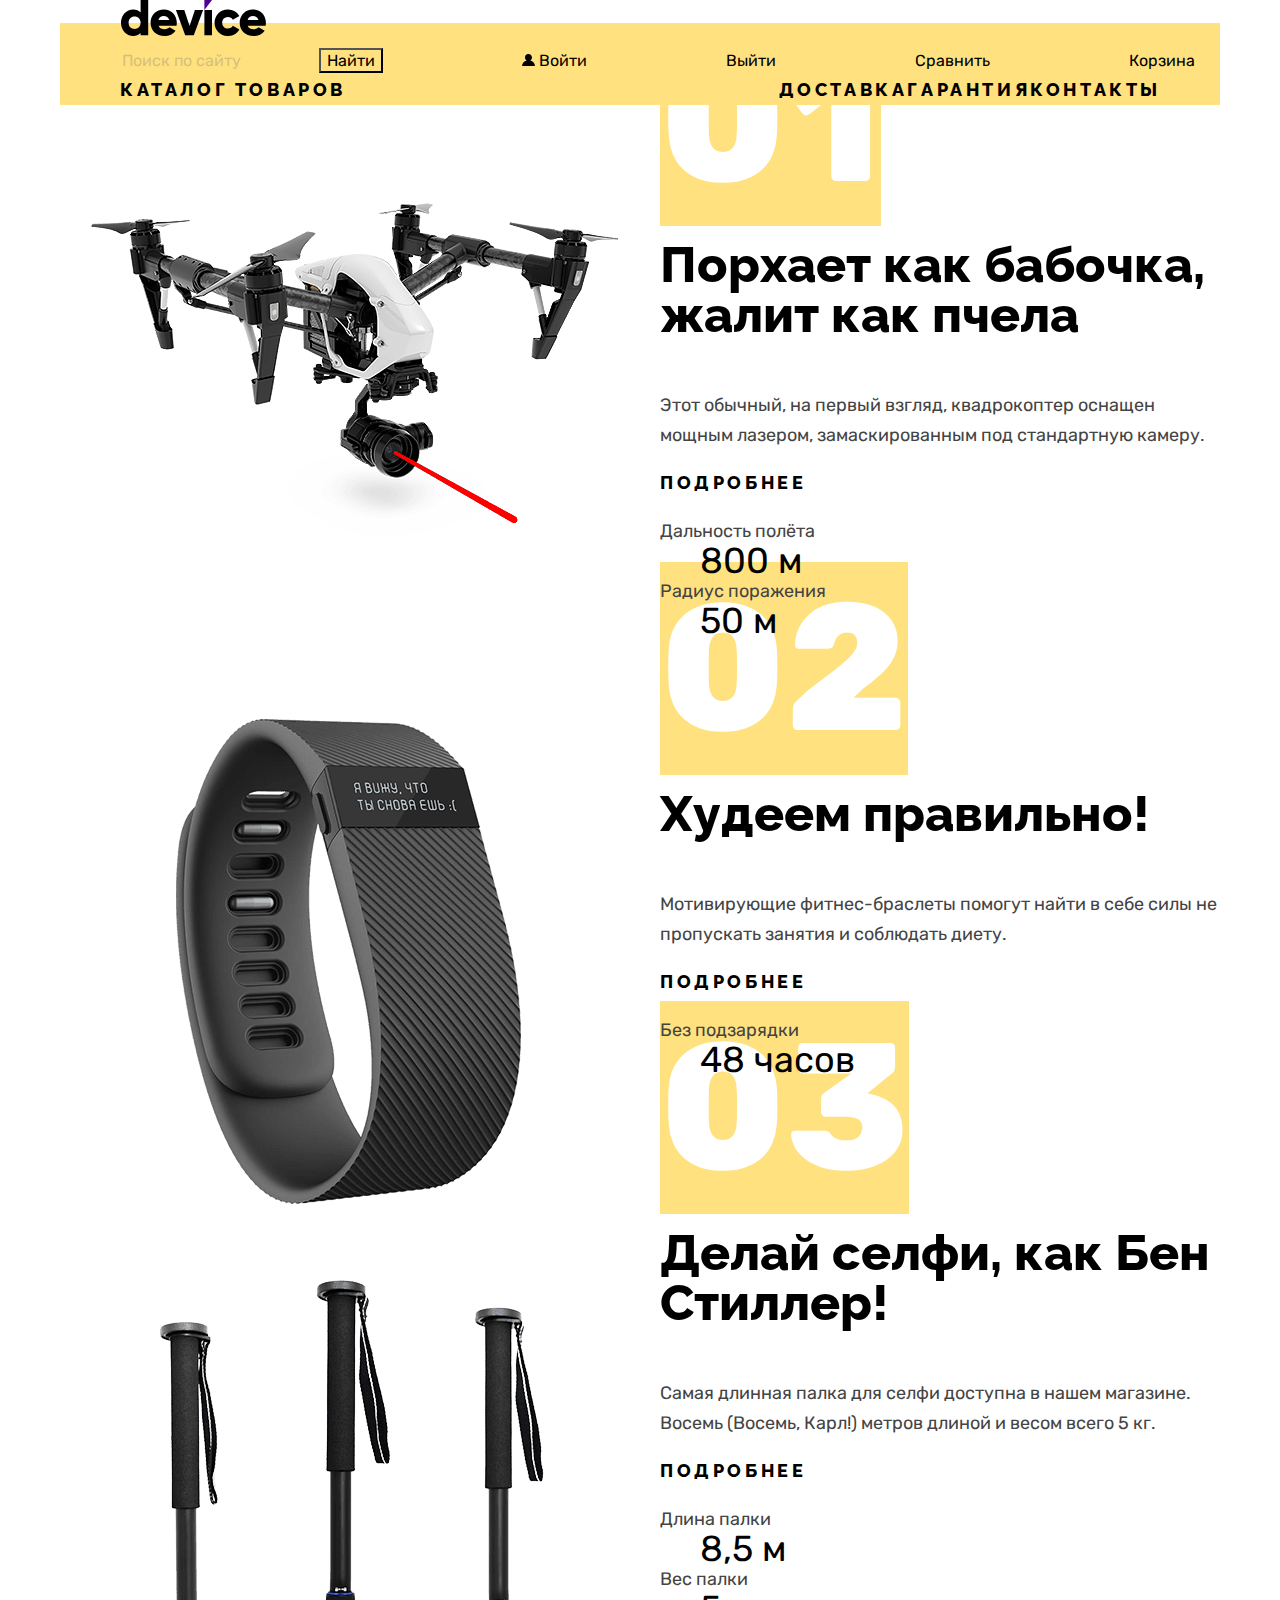
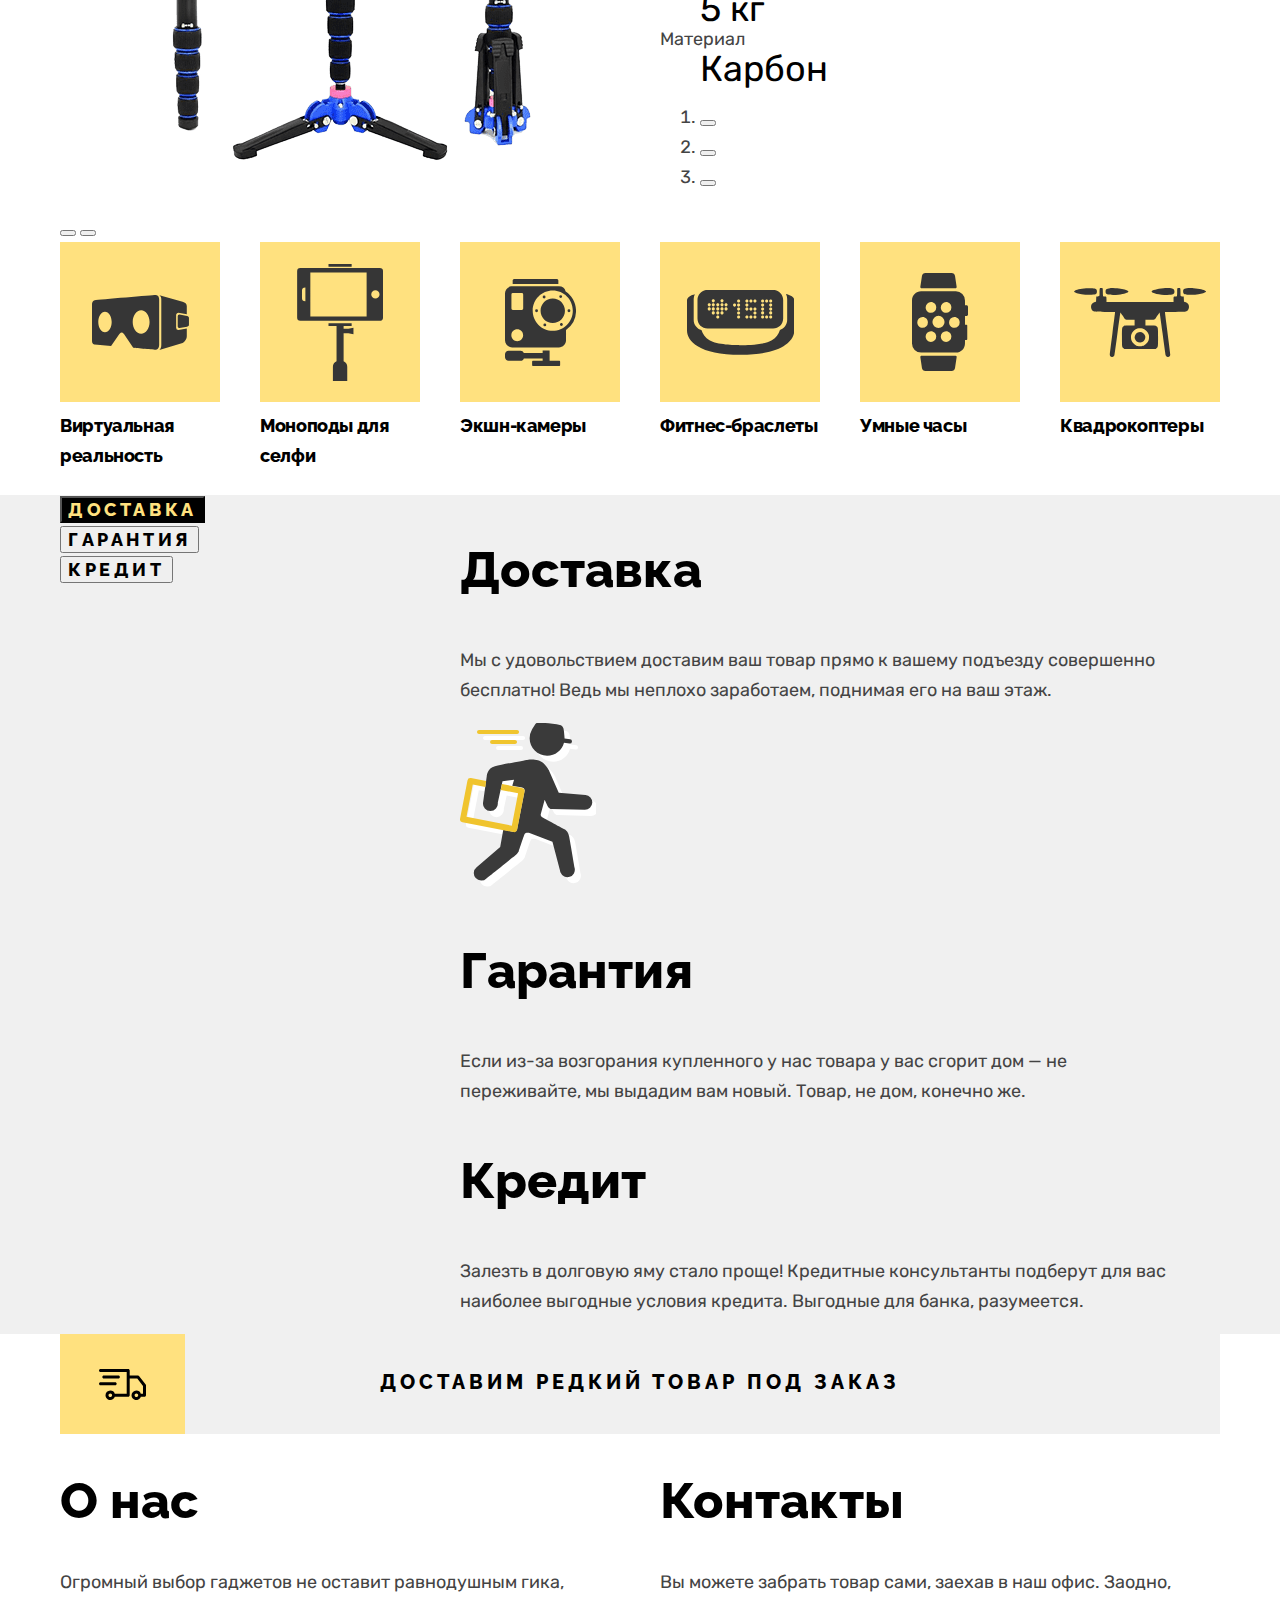
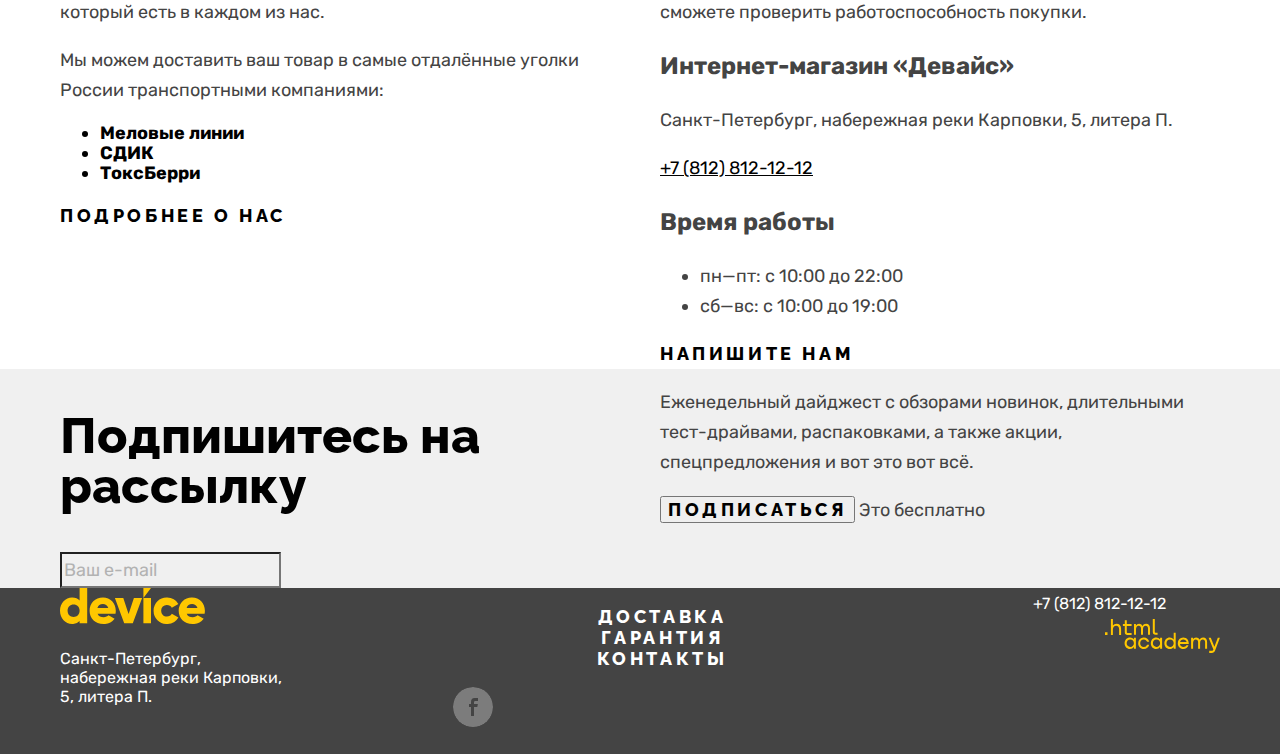
==== index.html @ abf353cf "Сетка главной страницы и крупных блоков, часть декоративных изображений" ====
<!DOCTYPE html>
<html lang="ru">

<head>
  <meta charset="utf-8">
  <title>HTML Academy: Девайс</title>
  <link rel="stylesheet" href="css/styles.css">
</head>

<body>
  <header class="page-header">
    <a class="header-logo-link">
      <img class="page-header-logo" src="img/logo-black.svg" width="145" height="36"
        alt="Логотип интернет-магазина гаджетов Девайс">
    </a>
    <nav class="navigation">
      <ul class="navigation-list navigation-user">
        <li class="navigation-item">
          <form class="search-form" action="https://echo.htmlacademy.ru/" method="get">
            <label>
              <span class="visually-hidden">Поиск</span>
              <input class="search-line" type="search" name="querry" placeholder="Поиск по сайту">
            </label>
            <button class="search-button" type="submit">Найти</button>
          </form>
        </li>
        <li class="navigation-item user">
          <a class="navigation-link" href="#">Войти</a>
        </li>
        <li class="navigation-item">
          <a class="navigation-link auth" href="#">Выйти</a>
        </li>
        <li class="navigation-item">
          <a class="navigation-link" href="#">Сравнить</a>
        </li>
        <li class="navigation-item">
          <a class="navigation-link" href="#">Корзина</a>
        </li>
      </ul>
      <ul class="navigation-list navigation-menu">
        <li class="navigation-item navigation-catalog">
          <a class="navigation-link" href="#">Каталог товаров</a>
        </li>
        <li class="navigation-item">
          <a class="navigation-link" href="#">Доставка</a>
        </li>
        <li class="navigation-item">
          <a class="navigation-link" href="#">Гарантия</a>
        </li>
        <li class="navigation-item">
          <a class="navigation-link" href="#">Контакты</a>
        </li>
      </ul>
    </nav>
  </header>

  <main class="main-container main-index">
    <h1 class="visually-hidden">Интернет-магазин гаджетов Девайс</h1>
    <section class="promo-slider">
      <h2 class="visually-hidden">Рекомендуем</h2>
      <div class="slider-image-container">
        <img class="slider-image" src="img/slider/slider-1.png" width="560" height="560" alt="Квадрокоптер">
        <img class="slider-image" src="img/slider/slider-2.png" width="560" height="560" alt="Фитнес-браслет">
        <img class="slider-image" src="img/slider/slider-3.png" width="560" height="560" alt="Палка для селфи">
        <button class="slider-button slider-prev" type="button">
          <span class="visually-hidden">Предыдущее фото</span>
        </button>
        <button class="slider-button slider-next" type="button">
          <span class="visually-hidden">Следующее фото</span>
        </button>
      </div>

      <div class="slider-description-container">
        <span class="slider-number">01</span>
        <p class="promo-phrase">
          Порхает как бабочка, жалит как пчела
        </p>
        <p class="promo-description">Этот обычный, на первый взгляд, квадрокоптер оснащен мощным лазером,
          замаскированным
          под стандартную камеру.
        </p>
        <a class="promo-details-link" href="#">Подробнее</a>
        <dl class="slider-feature-list">
          <dt class="slider-feature">Дальность полёта</dt>
          <dd class="slider-feature-value">800 м</dd>
          <dt class="slider-feature">Радиус поражения</dt>
          <dd class="slider-feature-value">50 м</dd>
        </dl>
        <span class="slider-number">02</span>
        <p class="promo-phrase">
          Худеем правильно!
        </p>
        <p class="promo-description">Мотивирующие фитнес-браслеты помогут найти в себе силы не пропускать занятия и
          соблюдать диету.
        </p>
        <a class="promo-details-link" href="#">Подробнее</a>
        <dl class="slider-feature-list">
          <dt class="slider-feature">Без подзарядки</dt>
          <dd class="slider-feature-value">48 часов</dd>
        </dl>
        <span class="slider-number">03</span>
        <p class="promo-phrase">
          Делай селфи, как Бен Стиллер!
        </p>
        <p class="promo-description">Самая длинная палка для селфи доступна в нашем магазине. Восемь (Восемь, Карл!)
          метров длиной и весом всего 5 кг.
        </p>
        <a class="promo-details-link" href="#">Подробнее</a>
        <dl class="slider-feature-list">
          <dt class="slider-feature">Длина палки</dt>
          <dd class="slider-feature-value">8,5 м</dd>
          <dt class="slider-feature">Вес палки</dt>
          <dd class="slider-feature-value">5 кг</dd>
          <dt class="slider-feature">Материал</dt>
          <dd class="slider-feature-value">Карбон</dd>
        </dl>
        <ol class="slider-pagination">
          <li class="slider-pagination-item">
            <button class="slider-pagination-button pagination-button-current" type="button">
              <span class="visually-hidden">1 фото</span>
            </button>
          </li>
          <li class="slider-pagination-item">
            <button class="slider-pagination-button" type="button">
              <span class="visually-hidden">2 фото</span>
            </button>
          </li>
          <li class="slider-pagination-item">
            <button class="slider-pagination-button" type="button">
              <span class="visually-hidden">3 фото</span>
            </button>
          </li>
        </ol>
      </div>
    </section>
    <section class="categories">
      <h2 class="visually-hidden">Категории товаров</h2>
      <ul class="categories-list">
        <li class="categories-item">
          <a class="categories-img vr" href="#"></a>
          <a class="categories-link" href="#">Виртуальная реальность</a>
        </li>
        <li class="categories-item">
          <a class="categories-img selfie-monopod" href="catalog.html"></a>
          <a class="categories-link" href="catalog.html">Моноподы для селфи</a>
        </li>
        <li class="categories-item">
          <a class="categories-img action-camera" href="#"></a>
          <a class="categories-link" href="#">Экшн-камеры</a>
        </li>
        <li class="categories-item">
          <a class="categories-img fitness-bracelet" href="#"></a>
          <a class="categories-link" href="#">Фитнес-браслеты</a>
        </li>
        <li class="categories-item">
          <a class="categories-img smart-watch" href="#"></a>
          <a class="categories-link" href="#">Умные часы</a>
        </li>
        <li class="categories-item">
          <a class="categories-img quadrocopter" href="#"></a>
          <a class="categories-link" href="#">Квадрокоптеры</a>
        </li>
      </ul>
    </section>
    <section class="services">
      <div class="services-container">
        <h2 class="visually-hidden">Сервисы</h2>
        <ul class="services-list">
          <li class="services-item">
            <button class="services-button services-button-current" type="button">Доставка</button>
          </li>
          <li class="services-item">
            <button class="services-button" type="button">Гарантия</button>
          </li>
          <li class="services-item">
            <button class="services-button" type="button">Кредит</button>
          </li>
        </ul>
        <ul class=services-description-list>
          <li class="services-description-item services-delivery">
            <h3 class="service-name">Доставка</h3>
            <p class="service-description">Мы с удовольствием доставим ваш товар прямо
              к вашему подъезду совершенно бесплатно! Ведь
              мы неплохо заработаем, поднимая его на ваш этаж.
            </p>
          </li>
          <li class="services-description-item services-warranty">
            <h3 class="service-name">Гарантия</h3>
            <p class="service-description">Если из-за возгорания купленного у нас товара у вас
              сгорит дом — не переживайте, мы выдадим вам новый.
              Товар, не дом, конечно же.
            </p>
          </li>
          <li class="services-description-item services-credit">
            <h3 class="service-name">Кредит</h3>
            <p class="service-description">Залезть в долговую яму стало проще! Кредитные консультанты подберут для вас
              наиболее выгодные условия кредита. Выгодные для банка, разумеется.
            </p>
          </li>
        </ul>
      </div>

    </section>
    <section class="delivery-on-order">
      <h2 class="visually-hidden">Доставка под заказ</h2>
      <a class="delivery-on-order-link" href="">Доставим редкий товар под заказ</a>
    </section>
    <div class="about-contacts-container">
      <section class="about">
        <h2 class="about-title">О нас</h2>
        <p>Огромный выбор гаджетов не оставит равнодушным гика, который есть в каждом из нас.</p>
        <p>Мы можем доставить ваш товар в самые отдалённые уголки России транспортными компаниями:</p>
        <ul class="transport-companies-list">
          <li class="transport-companies-item">Меловые линии</li>
          <li class="transport-companies-item">СДИК</li>
          <li class="transport-companies-item">ТоксБерри</li>
        </ul>
        <a class="about-more-link" href="#">Подробнее о нас</a>
      </section>
      <section class="contacts">
        <h2 class="contacts-title">Контакты</h2>
        <p>Вы можете забрать товар сами, заехав в наш офис. Заодно, сможете проверить работоспособность покупки.</p>
        <h3 class="contacts-subtitle">Интернет-магазин «Девайс»</h3>
        <address class="contacts-address">
          <p class="contacts-address-text">Санкт-Петербург, набережная реки Карповки, 5, литера П.</p>
          <a class="contacts-phone" href="tel:+78128121212">+7 (812) 812-12-12</a>
        </address>
        <h3 class="contacts-subtitle">Время работы</h3>
        <ul class="working-hours-list">
          <li class="working-hours-item">пн—пт: с 10:00 до 22:00</li>
          <li class="working-hours-item">сб—вс: с 10:00 до 19:00</li>
        </ul>
        <a class="write-to-us-link" href="#">Напишите нам</a>
      </section>
    </div>
    <section class="newsletter">
      <div class="newsletter-container">
        <div class="newsletter-left-column">
          <h2 class="newsletter-title">Подпишитесь на рассылку</h2>
          <form class="newsletter-form" id="newsletter" action="https://echo.htmlacademy.ru/" method="post">
            <label class="visually-hidden" for="newsletter-email">Email</label>
            <input class="newsletter-email-field" type="email" name="newsletter-email" id="newsletter-email"
              placeholder="Ваш e-mail" required>
          </form>
        </div>
        <div class="newsletter-right-column">
          <p class="newsletter-text">Еженедельный дайджест с обзорами новинок, длительными тест-драйвами, распаковками,
            а
            также акции, спецпредложения и вот это вот всё.
          </p>
          <button class="newsletter-button" type="submit" form="newsletter">Подписаться</button>
          <span class="newsletter-free">Это бесплатно</span>
        </div>
      </div>
    </section>
  </main>
  <footer class="page-footer">
    <div class="page-footer-container">
      <section class="page-footer-contacts">
        <h2 class="visually-hidden">Контакты</h2>
        <a class="footer-logo-link">
          <img class="footer-logo" src="img/logo-yellow.svg" width="145" height="36"
            alt="Логотип интернет-магазина гаджетов Девайс">
        </a>
        <address class="footer-contacts-address">
          <p class="footer-address-text">Санкт-Петербург, набережная реки Карповки, 5, литера П.</p>
        </address>
      </section>
      <div class="footer-middle-column">
        <section class="footer-navigation">
          <h2 class="visually-hidden">Навигация</h2>
          <ul class="footer-navigation-list">
            <li class="footer-navigation-item">
              <a class="footer-navigation-link" href="#">Доставка</a>
            </li>
            <li class="footer-navigation-item">
              <a class="footer-navigation-link" href="#">Гарантия</a>
            </li>
            <li class="footer-navigation-item">
              <a class="footer-navigation-link" href="#">Контакты</a>
            </li>
          </ul>
        </section>
        <section class="footer-social">
          <h2 class="visually-hidden">Социальные сети</h2>
          <ul class="footer-social-list">
            <li class="footer-social-item facebook">
              <a class="social-link" href="https://www.facebook.com/htmlacademy">
                <span class="visually-hidden">Фейсбук</span>
              </a>
            </li>
            <li class="footer-social-item">
              <a class="social-link" href="https://www.instagram.com/htmlacademy/">
                <span class="visually-hidden">Инстаграм</span>
              </a>
            </li>
            <li class="footer-social-item">
              <a class="social-link" href="https://www.twitter.com/htmlacademy_ru">
                <span class="visually-hidden">Твиттер</span>
              </a>
            </li>
          </ul>
        </section>
      </div>
      <div class="footer-right-column">
        <section class="page-footer-contacts">
          <h2 class="visually-hidden">Контакты</h2>
          <address class="footer-contacts-address">
            <a class="footer-contacts-phone" href="tel:+78128121212">+7 (812) 812-12-12</a>
          </address>
        </section>
        <a class="footer-htmlacademy-link" href="https://htmlacademy.ru/">
          <img class="footer-htmlacademy-logo" src="img/html-academy-logo.svg" width="115" height="34"
            alt="Логотип HTML Academy">
        </a>
      </div>
    </div>
  </footer>
</body>

</html>
---- css/styles.css ----
@font-face {
  font-family: "Raleway";
  font-style: normal;
  font-weight: 800;
  src: url("../fonts/raleway/raleway-800.woff2") format("woff2");

  font-display: swap;
}

@font-face {
  font-family: "Rubik";
  font-style: normal;
  font-weight: 400;
  src: url("../fonts/rubik/rubik-400.woff2") format("woff2");

  font-display: swap;
}

@font-face {
  font-family: "Rubik";
  font-style: normal;
  font-weight: 700;
  src: url("../fonts/rubik/rubik-700.woff2") format("woff2");

  font-display: swap;
}

@font-face {
  font-family: "Rubik";
  font-style: normal;
  font-weight: 800;
  src: url("../fonts/rubik/rubik-800.woff2") format("woff2");

  font-display: swap;
}

.visually-hidden {
  position: absolute;

  width: 1px;
  height: 1px;
  margin: -1px;
  padding: 0;

  border: 0;

  white-space: nowrap;
  clip-path: inset(100%);
  clip: rect(0 0 0 0);
  overflow: hidden;
} /*Вставил из кодгайда, чтоб лишнее не мешало*/

html {
  height: 100%;
}

body {
  display: flex;
  flex-direction: column;
  min-height: 100%;
  margin: 0;

  font-family: "Rubik", sans-serif;
  font-size: 18px;
  line-height: 30px;
  color: #444444;

  background-color: #ffffff;
}

.page-header {
  width: 1160px;
  margin: 0 auto;

  color: #000000;

  background: linear-gradient(#ffffff 23px, #ffe17f 23px);
}

.header-logo-link {
  margin-left: 61px;
}

.navigation-list {
  margin: 0;
  padding: 0;

  list-style-type: none;
}

.navigation-user {
  display: flex;
  justify-content: space-between; /*Временно,  работа с мелкими сетками на следующем этапе*/
  width: 1075px;
  margin-left: 60px;
}

.search-line {
  font-family: inherit;
  font-size: 16px;
  line-height: 19px;

  background-color: #ffe17f;
  border: none;
}

.search-line::placeholder {
  opacity: 0.3;
}

.search-button {
  font-family: inherit;
  font-size: 16px;
  line-height: 19px;

  background-color: #ffe17f;
}

.navigation-link {
  font-family: "Raleway", sans-serif;
  line-height: 21px;
  font-weight: 800;
  color: #000000;
  text-decoration: none;
  text-transform: uppercase;
}

.navigation-user .navigation-link {
  font-family: inherit;
  font-size: 16px;
  line-height: 19px;
  font-weight: 400;
  text-transform: none;
}

.navigation-menu {
  display: flex;
  width: 1041px;
  margin-left: 60px;

  letter-spacing: 0.2em;
}

.navigation-catalog {
  width: 293px;
  margin-right: auto;
}

.navigation-menu .navigation-item:last-child {
  text-align: right;
}

.main-container {
  flex-grow: 1;
}

.promo-slider {
  display: flex;
  justify-content: space-between;
  width: 1160px;
  margin: 0 auto;
}

.slider-image-container {
  width: 560px;
}

.slider-description-container {
  width: 560px;
}

.slider-number {
  position: relative; /*Временно поставил, чтоб не загораживать большой цифрой остальной контент*/
  z-index: -1;

  font-size: 180px;
  line-height: 30px;
  font-weight: 800;
  text-align: right;
  color: #ffffff;

  background-color: #ffe17f;
}

.promo-phrase {
  font-family: "Raleway", sans-serif;
  font-size: 50px;
  line-height: 50px;
  font-weight: 800;
  color: #000000;
}

.promo-details-link {
  font-family: "Raleway", sans-serif;
  line-height: 21px;
  font-weight: 800;
  text-align: center;
  color: #000000;
  letter-spacing: 0.2em;
  text-decoration: none;
  text-transform: uppercase;
}

.slider-feature-value {
  font-size: 36px;
  color: #000000;
}

.categories {
  width: 1160px;
  margin: 0 auto;
}

.categories-list {
  display: flex;
  justify-content: space-between;
  margin: 0;
  padding: 0;

  list-style-type: none;
}

.categories-item {
  width: 160px;
  height: 253px;
}

.categories-link {
  font-family: "Raleway", sans-serif;
  line-height: 24px;
  font-weight: 800;
  color: #000000;
  letter-spacing: -0.02em;
  text-decoration: none;
}

.services {
  background-color: #f0f0f0;
}

.services-container {
  display: flex;
  width: 1160px;
  margin: 0 auto;
}

.services-list {
  width: 284px;
  margin: 0;
  padding: 0;

  list-style-type: none;
}

.services-button {
  font-family: "Raleway", sans-serif;
  font-size: 18px;
  line-height: 21px;
  font-weight: 800;
  text-align: center;
  color: #000000;
  letter-spacing: 0.2em;
  text-transform: uppercase;
}

.services-button-current {
  color: #ffe17f;

  background-color: #000000;
}

.services-description-list {
  width: 714px; /*Пока не очень понимаю, каким образом лучше в этом месте задавать ширину, она на всех слайдах немного отличается, поэтому взял большую из трёх*/
  margin: 0;
  margin-left: 116px;
  padding: 0;

  list-style-type: none;
}

.service-name {
  font-family: "Raleway", sans-serif;
  font-size: 50px;
  line-height: 50px;
  font-weight: 800;
  color: #000000;
}

.delivery-on-order {
  width: 1160px;
  height: 100px;
  margin: 0 auto;

  background:
    url("../img/delivery-car.svg") left 39px top 35px no-repeat,
    linear-gradient(to right, #ffe17f 125px, #f0f0f0 125px);
}

.delivery-on-order-link {
  display: inline-block;
  box-sizing: border-box;
  width: 1160px;
  height: 100px;
  padding-top: 37px;

  font-family: "Raleway", sans-serif;
  font-size: 20px;
  line-height: 23px;
  font-weight: 800;
  text-align: center;
  color: #000000;
  letter-spacing: 0.2em;
  text-decoration: none;
  text-transform: uppercase;
}

.about-contacts-container {
  display: flex;
  justify-content: space-between;
  width: 1160px;
  margin: 0 auto;
}

.about {
  width: 560px;
}

.contacts {
  width: 560px;
}

.about-title {
  font-family: "Raleway", sans-serif;
  font-size: 50px;
  line-height: 50px;
  font-weight: 800;
  color: #000000;
}

.transport-companies-list {
  line-height: 20px;
  font-weight: 700;
  color: #000000;
}

.about-more-link {
  font-family: "Raleway", sans-serif;
  line-height: 21px;
  font-weight: 800;
  text-align: center;
  color: #000000;
  letter-spacing: 0.2em;
  text-decoration: none;
  text-transform: uppercase;
}

.contacts-title {
  font-family: "Raleway", sans-serif;
  font-size: 50px;
  line-height: 50px;
  font-weight: 800;
  color: #000000;
}

.contacts-subtitle {
  font-size: 24px;
  font-weight: 700;
}

.contacts-address-text {
  font-style: normal;
}

.contacts-phone {
  font-style: normal;
  font-weight: 400;
  color: #000000;
}

.write-to-us-link {
  font-family: "Raleway", sans-serif;
  line-height: 21px;
  font-weight: 800;
  text-align: center;
  color: #000000;
  letter-spacing: 0.2em;
  text-decoration: none;
  text-transform: uppercase;
}

.newsletter {
  background-color: #f0f0f0;
}

.newsletter-container {
  display: flex;
  width: 1160px;
  margin: 0 auto;
}

.newsletter-left-column {
  width: 600px;
}

.newsletter-right-column {
  width: 560px;
}

.newsletter-title {
  font-family: "Raleway", sans-serif;
  font-size: 50px;
  line-height: 50px;
  font-weight: 800;
  color: #000000;
}

.newsletter-email-field {
  font-family: inherit;
  font-size: 18px;
  line-height: 30px;
  color: #444444;

  background-color: #f0f0f0;
}

.newsletter-email-field::placeholder {
  opacity: 0.5;
}

.newsletter-button {
  font-family: "Raleway", sans-serif;
  font-size: 18px;
  line-height: 21px;
  font-weight: 800;
  text-align: center;
  color: #000000;
  letter-spacing: 0.2em;
  text-transform: uppercase;
}

.page-footer {
  color: #ffffff;

  background-color: #444444;
}

.page-footer-container {
  display: flex;
  width: 1160px;
  margin: 0 auto;
}

.page-footer-contacts {
  width: 239px;
}

.footer-middle-column {
  width: 458px;
  margin-left: 114px;
}

.footer-right-column {
  width: 293px;
  margin-left: auto;

  text-align: right;
}

.footer-address-text {
  font-style: normal;
  font-size: 16px;
  line-height: 19px;
}

.footer-navigation-list {
  font-family: "Raleway", sans-serif;
  line-height: 21px;
  font-weight: 800;
  text-align: center;
  text-transform: uppercase;

  list-style-type: none;
}

.footer-navigation-link {
  color: #ffffff;
  letter-spacing: 0.2em;
  text-decoration: none;
}

.footer-contacts-phone {
  font-style: normal;
  font-size: 16px;
  text-align: right;
  color: #ffffff;
  text-decoration: none;
}

/*Каталог*/

.inner-header-title {
  font-family: "Raleway", sans-serif;
  font-size: 50px;
  line-height: 50px;
  font-weight: 800;
  color: #000000;
}

.breadcrumbs {
  font-size: 16px;
  line-height: 19px;

  list-style-type: none;
}

.breadcrumbs-link {
  color: rgba(0, 0, 0, 0.6);
  text-decoration: none;
}

.catalog-products-filter {
  background-color: #ebebeb;
}

.catalog-subtitle {
  font-family: "Raleway", sans-serif;
  font-size: 16px;
  line-height: 19px;
  font-weight: 800;
  color: #000000;
  letter-spacing: 0.2em;
  text-transform: uppercase;
}

.catalog-filter-title {
  line-height: 20px;
  font-weight: 700;
  color: #000000;
  letter-spacing: -0.02em;
}

.catalog-filter-price-label {
  font-size: 15px;
  line-height: 18px;
  color: rgba(0, 0, 0, 0.3);
}

.catalog-filter-input {
  font-family: inherit;
  font-size: 15px;
  line-height: 18px;
  color: rgba(0, 0, 0, 0.3);

  background: none;
  border: none;
}

.catalog-filter-list {
  list-style-type: none;
}

.catalog-filter-item {
  font-size: 16px;
  line-height: 19px;
  color: #000000;
}

.filter-submit-batton {
  font-family: "Raleway", sans-serif;
  font-size: 18px;
  line-height: 21px;
  font-weight: 800;
  text-align: center;
  color: #000000;
  letter-spacing: 0.2em;
  text-transform: uppercase;
}

.catalog-sorting {
  background-color: #ebebeb;
}

.sorting-select {
  font-family: inherit;
  font-size: 16px;
  line-height: 19px;

  background: none;
  border: none;
}

.product-link {
  color: #000000;
  text-decoration: none;
}

.product-details {
  font-family: "Raleway", sans-serif;
  font-size: 18px;
  line-height: 21px;
  font-weight: 800;
  text-align: center;
  letter-spacing: 0.2em;
  text-transform: uppercase;
}

.product-title {
  font-size: 18px;
  line-height: 24px;
  font-weight: 700;
  letter-spacing: -0.02em;
}

.product-price {
  line-height: 21px;
  text-align: right;
}

.button-product-more {
  font-family: "Raleway", sans-serif;
  font-size: 16px;
  line-height: 19px;
  font-weight: 800;
  text-align: center;
  letter-spacing: 0.2em;
  text-transform: uppercase;

  background: none;
  border: 3px solid rgba(0, 0, 0, 0.1);
}

.product-pagination {
  background-color: #ebebeb;

  list-style-type: none;
}

.product-pagination-link {
  font-size: 16px;
  line-height: 19px;
  text-decoration: none;
}

.page-number {
  text-align: center;
  color: rgba(68, 68, 68, 0.3);
}

.pagination-prev,
.pagination-next {
  font-family: "Raleway", sans-serif;
  font-weight: 800;
  color: #000000;
  letter-spacing: 0.2em;
  text-transform: uppercase;
}

.pagination-next {
  text-align: right;
}

/*Декоративные изображения*/

.user::before {
  display: inline-block;
  width: 13px;
  height: 12px;

  background-image: url("../img/header-icons/user.svg");

  content: "";
}

.categories-img {
  display: inline-block;
  width: 160px;
  height: 160px;

  background-color: #ffe17f;
  background-position: center center;
  background-repeat: no-repeat;
}

.vr {
  background-image: url("../img/categories/vr.svg");
}

.selfie-monopod {
  background-image: url("../img/categories/selfie-monopod.svg");
}

.action-camera {
  background-image: url("../img/categories/action-camera.svg");
}

.fitness-bracelet {
  background-image: url("../img/categories/fitness-bracelet.svg");
}

.smart-watch {
  background-image: url("../img/categories/smart-watch.svg");
}

.quadrocopter {
  background-image: url("../img/categories/quadrocopter.svg");
}

.services-delivery::after {
  display: inline-block;
  width: 136px;
  height: 164px;

  background-image: url("../img/services/delivery.svg");

  content: "";
}

.footer-social-item {
  display: inline-block;
  width: 40px;
  height: 40px;

  border-radius: 20px;
}

.social-link {
  display: inline-block;
  width: 40px;
  height: 40px;

  border-radius: inherit;
}

.facebook {
  background-image: url("../img/social/facebook.svg");
}
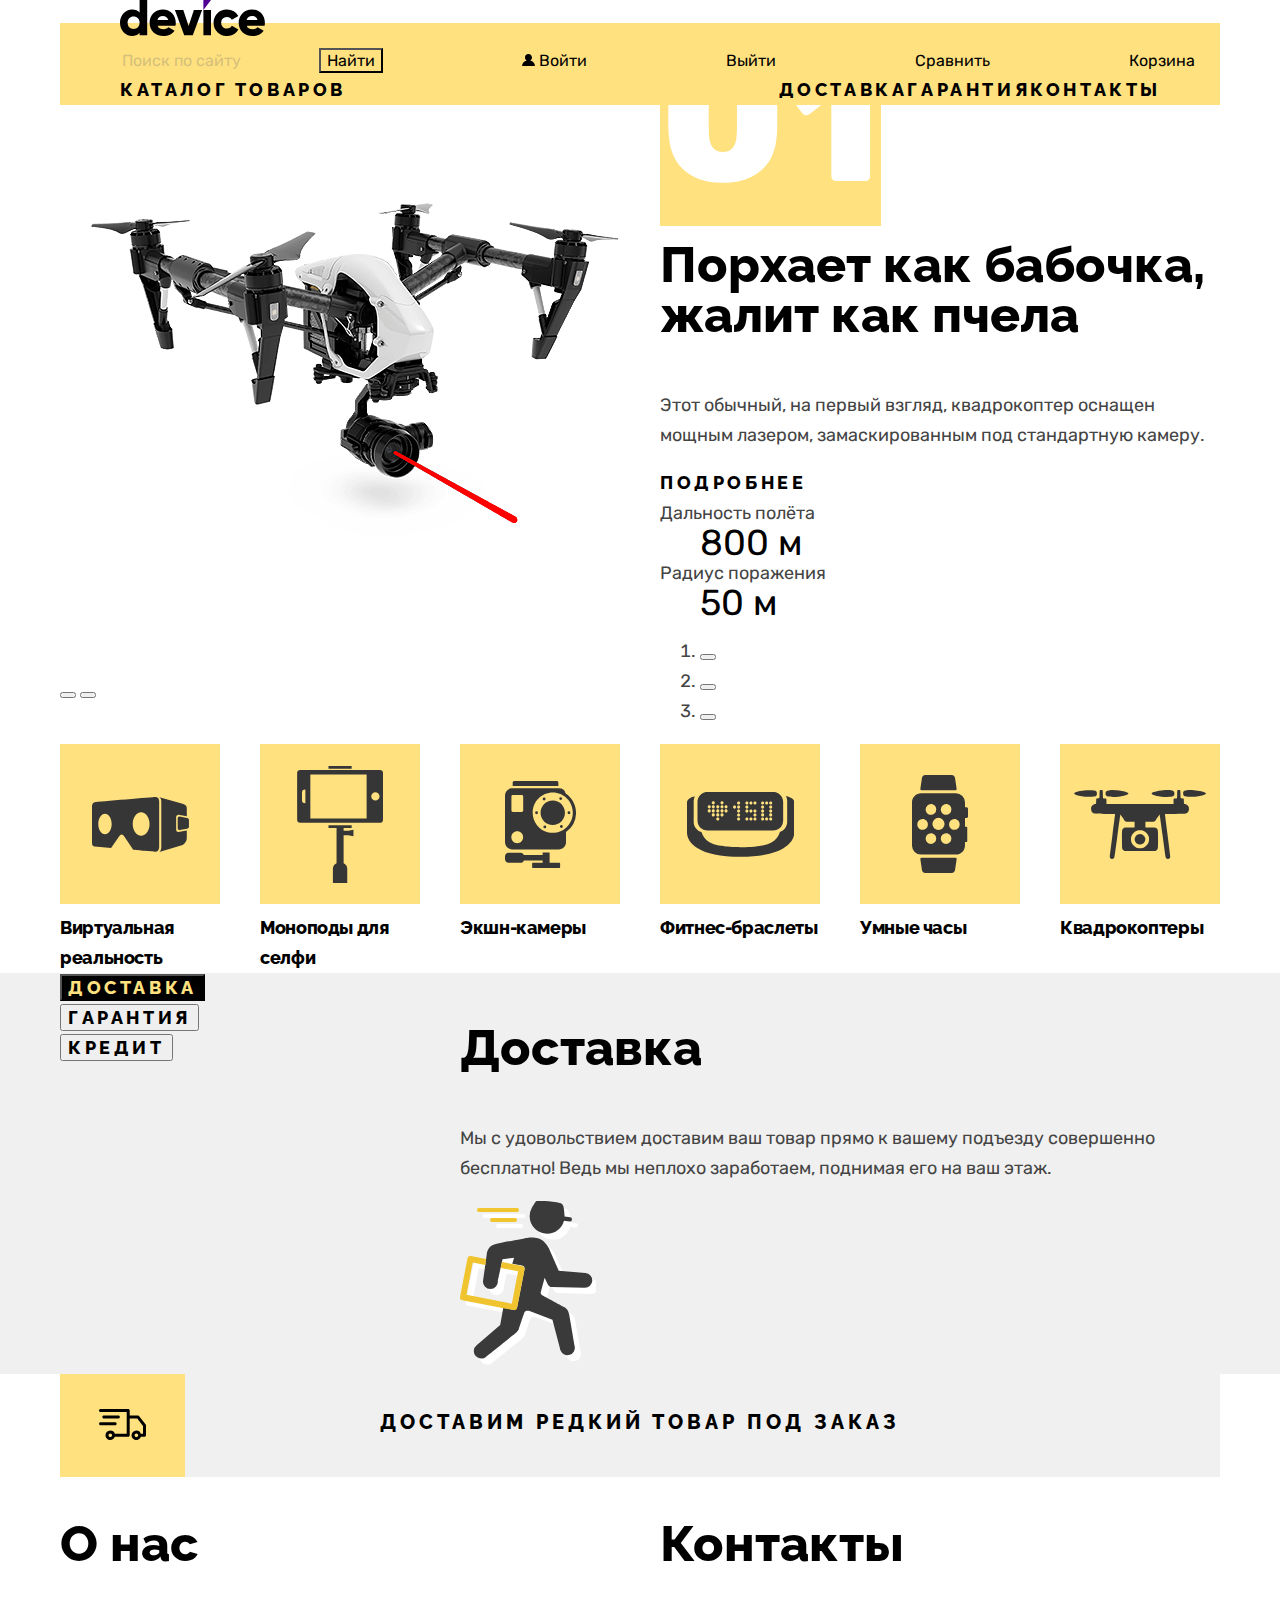
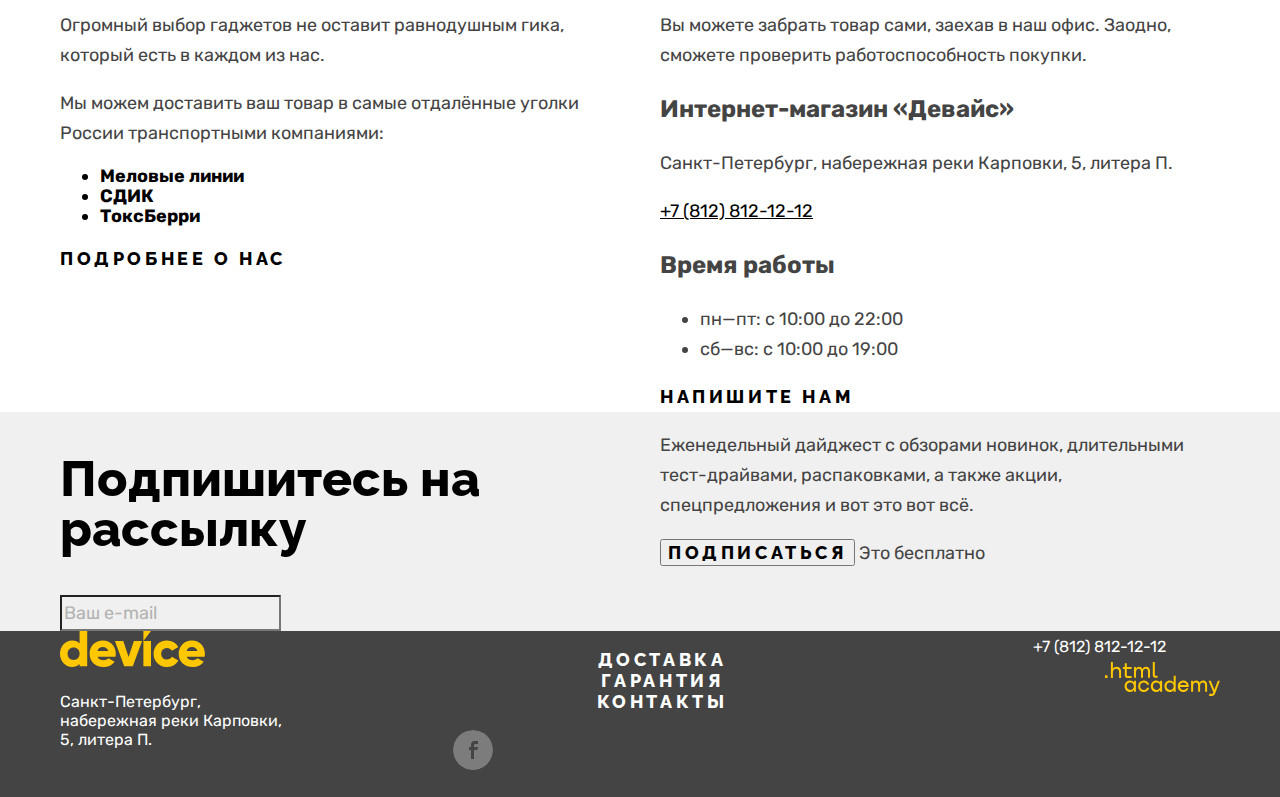
==== commit feefe20c: "Добавил отступ всему хедеру, убрал жесткую высоту, перенёс оформление из секции в ссылку" ====
--- a/index.html
+++ b/index.html
@@ -8,7 +8,7 @@
 </head>
 
 <body>
-  <header class="page-header">
+  <header class="page-header wrapper">
     <a class="header-logo-link">
       <img class="page-header-logo" src="img/logo-black.svg" width="145" height="36"
         alt="Логотип интернет-магазина гаджетов Девайс">
@@ -56,10 +56,10 @@
 
   <main class="main-container main-index">
     <h1 class="visually-hidden">Интернет-магазин гаджетов Девайс</h1>
-    <section class="promo-slider">
+    <section class="promo-slider wrapper">
       <h2 class="visually-hidden">Рекомендуем</h2>
       <div class="slider-image-container">
-        <img class="slider-image" src="img/slider/slider-1.png" width="560" height="560" alt="Квадрокоптер">
+        <img class="slider-image active" src="img/slider/slider-1.png" width="560" height="560" alt="Квадрокоптер">
         <img class="slider-image" src="img/slider/slider-2.png" width="560" height="560" alt="Фитнес-браслет">
         <img class="slider-image" src="img/slider/slider-3.png" width="560" height="560" alt="Палка для селфи">
         <button class="slider-button slider-prev" type="button">
@@ -71,49 +71,57 @@
       </div>
 
       <div class="slider-description-container">
-        <span class="slider-number">01</span>
-        <p class="promo-phrase">
-          Порхает как бабочка, жалит как пчела
-        </p>
-        <p class="promo-description">Этот обычный, на первый взгляд, квадрокоптер оснащен мощным лазером,
-          замаскированным
-          под стандартную камеру.
-        </p>
-        <a class="promo-details-link" href="#">Подробнее</a>
-        <dl class="slider-feature-list">
-          <dt class="slider-feature">Дальность полёта</dt>
-          <dd class="slider-feature-value">800 м</dd>
-          <dt class="slider-feature">Радиус поражения</dt>
-          <dd class="slider-feature-value">50 м</dd>
-        </dl>
-        <span class="slider-number">02</span>
-        <p class="promo-phrase">
-          Худеем правильно!
-        </p>
-        <p class="promo-description">Мотивирующие фитнес-браслеты помогут найти в себе силы не пропускать занятия и
-          соблюдать диету.
-        </p>
-        <a class="promo-details-link" href="#">Подробнее</a>
-        <dl class="slider-feature-list">
-          <dt class="slider-feature">Без подзарядки</dt>
-          <dd class="slider-feature-value">48 часов</dd>
-        </dl>
-        <span class="slider-number">03</span>
-        <p class="promo-phrase">
-          Делай селфи, как Бен Стиллер!
-        </p>
-        <p class="promo-description">Самая длинная палка для селфи доступна в нашем магазине. Восемь (Восемь, Карл!)
-          метров длиной и весом всего 5 кг.
-        </p>
-        <a class="promo-details-link" href="#">Подробнее</a>
-        <dl class="slider-feature-list">
-          <dt class="slider-feature">Длина палки</dt>
-          <dd class="slider-feature-value">8,5 м</dd>
-          <dt class="slider-feature">Вес палки</dt>
-          <dd class="slider-feature-value">5 кг</dd>
-          <dt class="slider-feature">Материал</dt>
-          <dd class="slider-feature-value">Карбон</dd>
-        </dl>
+        <ol class="slider-description-list">
+          <li class="slider-description-item active">
+            <span class="slider-number">01</span>
+            <p class="promo-phrase">
+              Порхает как бабочка, жалит как пчела
+            </p>
+            <p class="promo-description">Этот обычный, на первый взгляд, квадрокоптер оснащен мощным лазером,
+              замаскированным
+              под стандартную камеру.
+            </p>
+            <a class="promo-details-link" href="#">Подробнее</a>
+            <dl class="slider-feature-list">
+              <dt class="slider-feature">Дальность полёта</dt>
+              <dd class="slider-feature-value">800 м</dd>
+              <dt class="slider-feature">Радиус поражения</dt>
+              <dd class="slider-feature-value">50 м</dd>
+            </dl>
+          </li>
+          <li class="slider-description-item">
+            <span class="slider-number">02</span>
+            <p class="promo-phrase">
+              Худеем правильно!
+            </p>
+            <p class="promo-description">Мотивирующие фитнес-браслеты помогут найти в себе силы не пропускать занятия и
+              соблюдать диету.
+            </p>
+            <a class="promo-details-link" href="#">Подробнее</a>
+            <dl class="slider-feature-list">
+              <dt class="slider-feature">Без подзарядки</dt>
+              <dd class="slider-feature-value">48 часов</dd>
+            </dl>
+          </li>
+          <li class="slider-description-item">
+            <span class="slider-number">03</span>
+            <p class="promo-phrase">
+              Делай селфи, как Бен Стиллер!
+            </p>
+            <p class="promo-description">Самая длинная палка для селфи доступна в нашем магазине. Восемь (Восемь, Карл!)
+              метров длиной и весом всего 5 кг.
+            </p>
+            <a class="promo-details-link" href="#">Подробнее</a>
+            <dl class="slider-feature-list">
+              <dt class="slider-feature">Длина палки</dt>
+              <dd class="slider-feature-value">8,5 м</dd>
+              <dt class="slider-feature">Вес палки</dt>
+              <dd class="slider-feature-value">5 кг</dd>
+              <dt class="slider-feature">Материал</dt>
+              <dd class="slider-feature-value">Карбон</dd>
+            </dl>
+          </li>
+        </ol>
         <ol class="slider-pagination">
           <li class="slider-pagination-item">
             <button class="slider-pagination-button pagination-button-current" type="button">
@@ -133,7 +141,7 @@
         </ol>
       </div>
     </section>
-    <section class="categories">
+    <section class="categories wrapper">
       <h2 class="visually-hidden">Категории товаров</h2>
       <ul class="categories-list">
         <li class="categories-item">
@@ -163,7 +171,7 @@
       </ul>
     </section>
     <section class="services">
-      <div class="services-container">
+      <div class="services-container wrapper">
         <h2 class="visually-hidden">Сервисы</h2>
         <ul class="services-list">
           <li class="services-item">
@@ -177,7 +185,7 @@
           </li>
         </ul>
         <ul class=services-description-list>
-          <li class="services-description-item services-delivery">
+          <li class="services-description-item services-delivery active">
             <h3 class="service-name">Доставка</h3>
             <p class="service-description">Мы с удовольствием доставим ваш товар прямо
               к вашему подъезду совершенно бесплатно! Ведь
@@ -201,11 +209,11 @@
       </div>
 
     </section>
-    <section class="delivery-on-order">
+    <section class="delivery-on-order wrapper">
       <h2 class="visually-hidden">Доставка под заказ</h2>
       <a class="delivery-on-order-link" href="">Доставим редкий товар под заказ</a>
     </section>
-    <div class="about-contacts-container">
+    <div class="about-contacts-container wrapper">
       <section class="about">
         <h2 class="about-title">О нас</h2>
         <p>Огромный выбор гаджетов не оставит равнодушным гика, который есть в каждом из нас.</p>
@@ -234,7 +242,7 @@
       </section>
     </div>
     <section class="newsletter">
-      <div class="newsletter-container">
+      <div class="newsletter-container wrapper">
         <div class="newsletter-left-column">
           <h2 class="newsletter-title">Подпишитесь на рассылку</h2>
           <form class="newsletter-form" id="newsletter" action="https://echo.htmlacademy.ru/" method="post">
@@ -255,7 +263,7 @@
     </section>
   </main>
   <footer class="page-footer">
-    <div class="page-footer-container">
+    <div class="page-footer-container wrapper">
       <section class="page-footer-contacts">
         <h2 class="visually-hidden">Контакты</h2>
         <a class="footer-logo-link">
--- a/css/styles.css
+++ b/css/styles.css
@@ -50,6 +50,11 @@
   overflow: hidden;
 } /*Вставил из кодгайда, чтоб лишнее не мешало*/
 
+.wrapper {
+  width: 1160px;
+  margin: 0 auto;
+}
+
 html {
   height: 100%;
 }
@@ -69,16 +74,12 @@
 }
 
 .page-header {
-  width: 1160px;
-  margin: 0 auto;
+  box-sizing: border-box;
+  padding-left: 60px;
 
   color: #000000;
 
   background: linear-gradient(#ffffff 23px, #ffe17f 23px);
-}
-
-.header-logo-link {
-  margin-left: 61px;
 }
 
 .navigation-list {
@@ -92,7 +93,6 @@
   display: flex;
   justify-content: space-between; /*Временно,  работа с мелкими сетками на следующем этапе*/
   width: 1075px;
-  margin-left: 60px;
 }
 
 .search-line {
@@ -136,7 +136,6 @@
 .navigation-menu {
   display: flex;
   width: 1041px;
-  margin-left: 60px;
 
   letter-spacing: 0.2em;
 }
@@ -157,16 +156,29 @@
 .promo-slider {
   display: flex;
   justify-content: space-between;
-  width: 1160px;
-  margin: 0 auto;
 }
 
 .slider-image-container {
   width: 560px;
 }
 
+.slider-image {
+  display: none;
+}
+
 .slider-description-container {
   width: 560px;
+}
+
+.slider-description-list {
+  margin: 0;
+  padding: 0;
+
+  list-style-type: none;
+}
+
+.slider-description-item {
+  display: none;
 }
 
 .slider-number {
@@ -206,11 +218,6 @@
   color: #000000;
 }
 
-.categories {
-  width: 1160px;
-  margin: 0 auto;
-}
-
 .categories-list {
   display: flex;
   justify-content: space-between;
@@ -222,7 +229,6 @@
 
 .categories-item {
   width: 160px;
-  height: 253px;
 }
 
 .categories-link {
@@ -240,8 +246,6 @@
 
 .services-container {
   display: flex;
-  width: 1160px;
-  margin: 0 auto;
 }
 
 .services-list {
@@ -278,6 +282,10 @@
   list-style-type: none;
 }
 
+.services-description-item {
+  display: none;
+}
+
 .service-name {
   font-family: "Raleway", sans-serif;
   font-size: 50px;
@@ -286,39 +294,30 @@
   color: #000000;
 }
 
-.delivery-on-order {
+.delivery-on-order-link {
+  display: inline-block;
   width: 1160px;
-  height: 100px;
-  margin: 0 auto;
+  padding-top: 37px;
+  padding-bottom: 43px;
+
+  font-family: "Raleway", sans-serif;
+  font-size: 20px;
+  line-height: 23px;
+  font-weight: 800;
+  text-align: center;
+  color: #000000;
+  letter-spacing: 0.2em;
+  text-decoration: none;
+  text-transform: uppercase;
 
   background:
     url("../img/delivery-car.svg") left 39px top 35px no-repeat,
     linear-gradient(to right, #ffe17f 125px, #f0f0f0 125px);
 }
 
-.delivery-on-order-link {
-  display: inline-block;
-  box-sizing: border-box;
-  width: 1160px;
-  height: 100px;
-  padding-top: 37px;
-
-  font-family: "Raleway", sans-serif;
-  font-size: 20px;
-  line-height: 23px;
-  font-weight: 800;
-  text-align: center;
-  color: #000000;
-  letter-spacing: 0.2em;
-  text-decoration: none;
-  text-transform: uppercase;
-}
-
 .about-contacts-container {
   display: flex;
   justify-content: space-between;
-  width: 1160px;
-  margin: 0 auto;
 }
 
 .about {
@@ -394,8 +393,6 @@
 
 .newsletter-container {
   display: flex;
-  width: 1160px;
-  margin: 0 auto;
 }
 
 .newsletter-left-column {
@@ -446,8 +443,6 @@
 
 .page-footer-container {
   display: flex;
-  width: 1160px;
-  margin: 0 auto;
 }
 
 .page-footer-contacts {
@@ -734,3 +729,7 @@
 .facebook {
   background-image: url("../img/social/facebook.svg");
 }
+
+.active {
+  display: revert;
+}
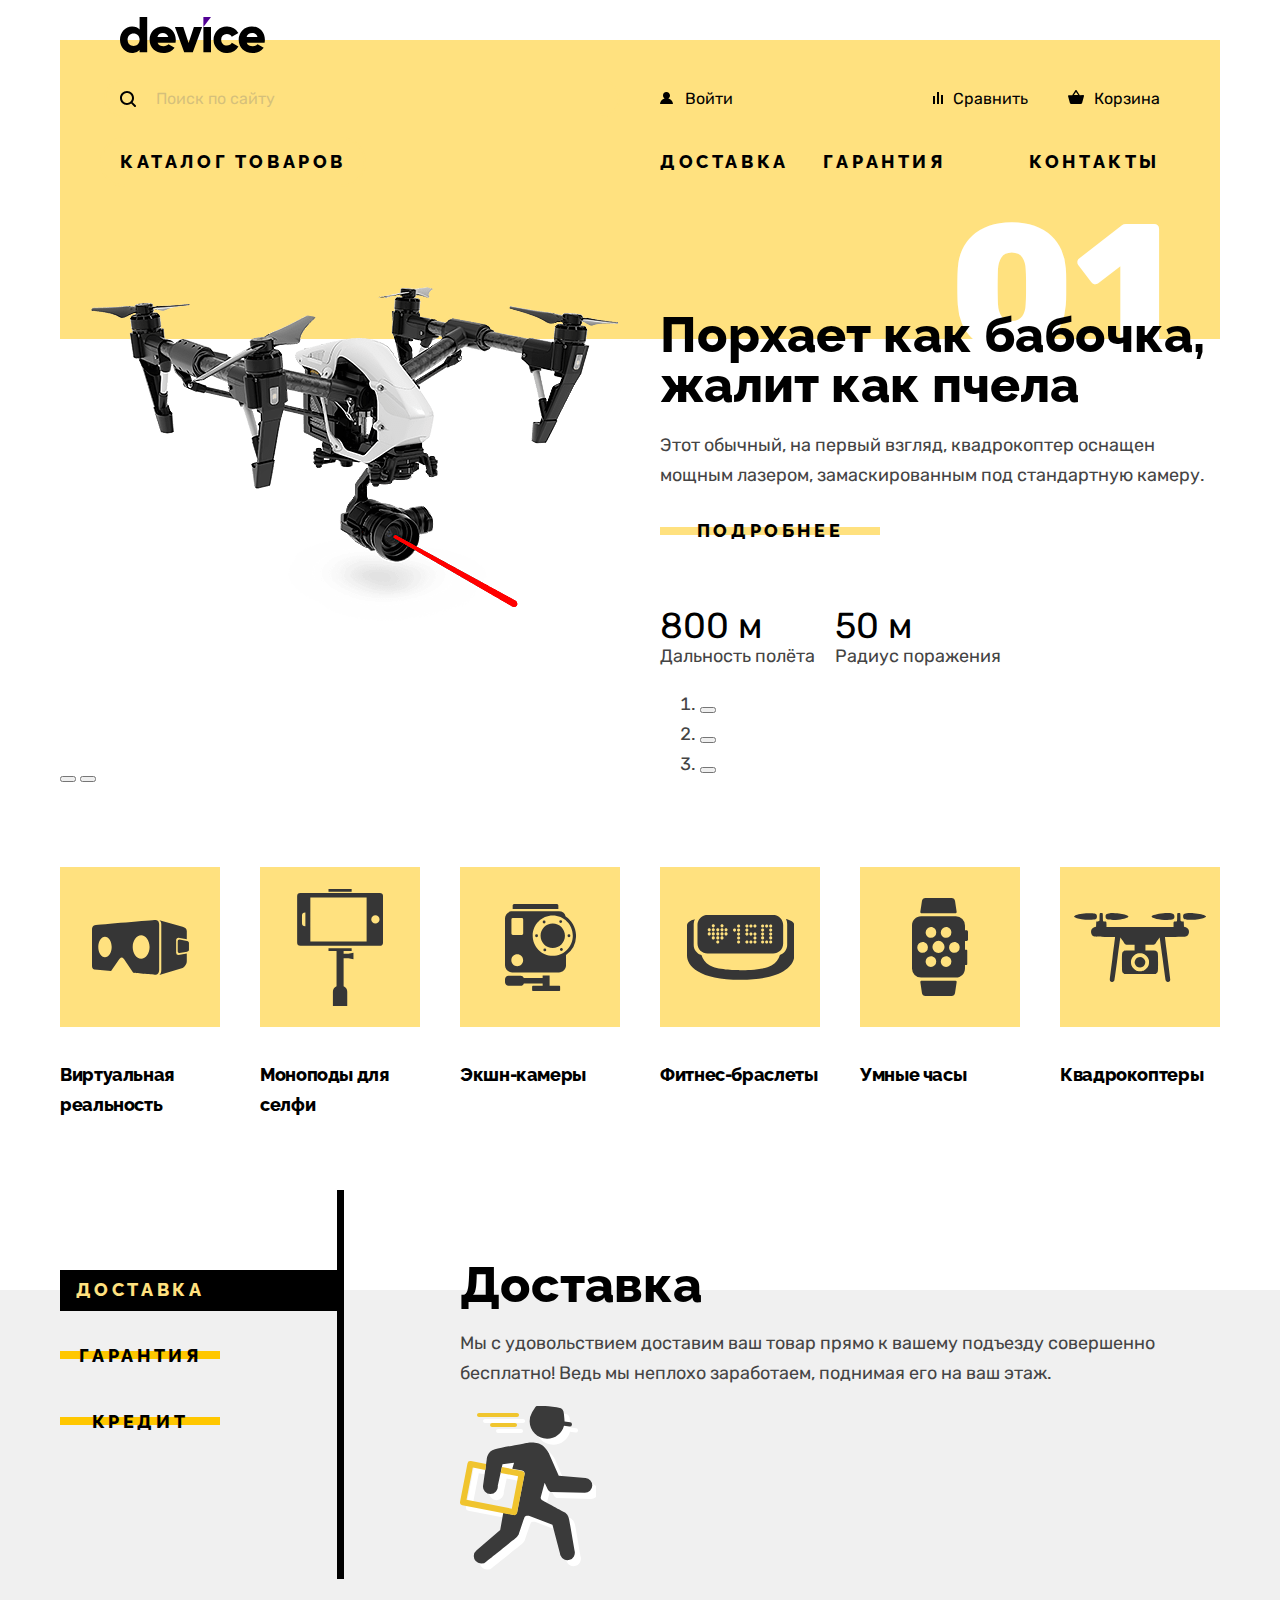
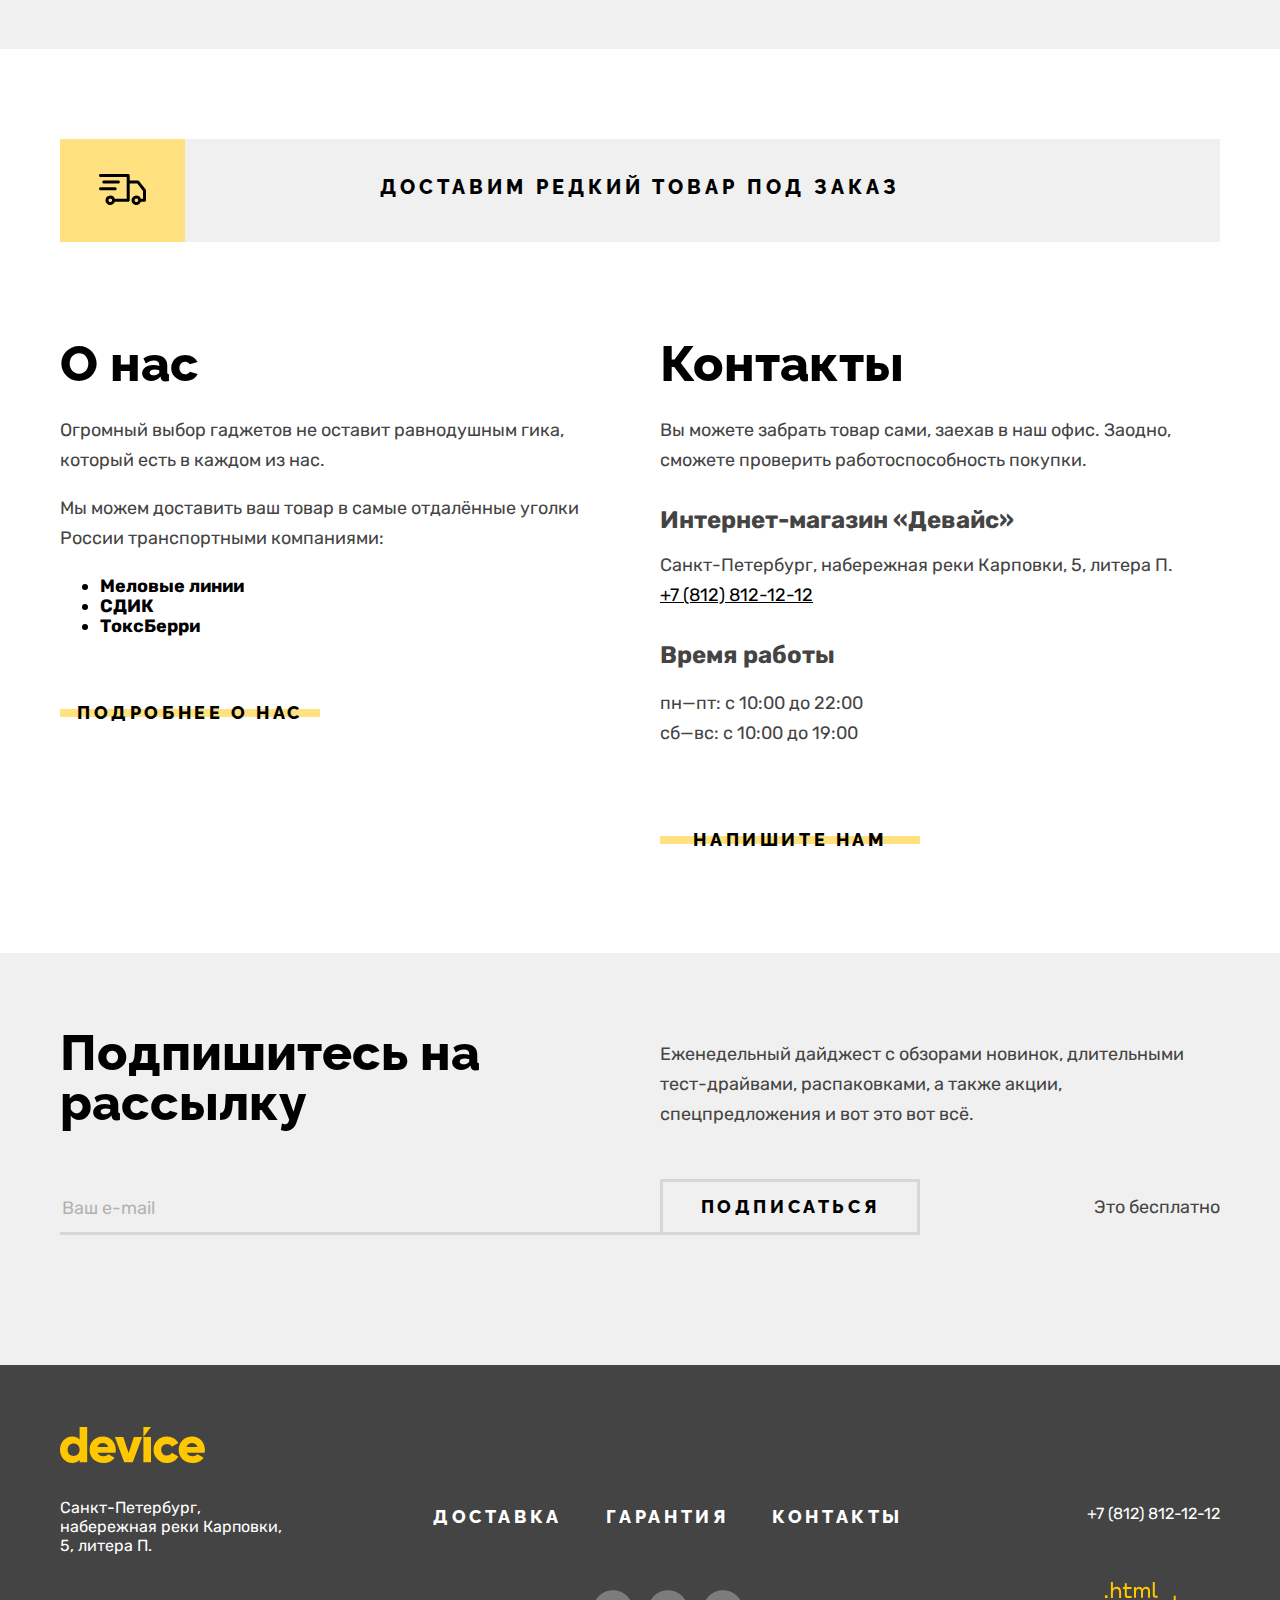
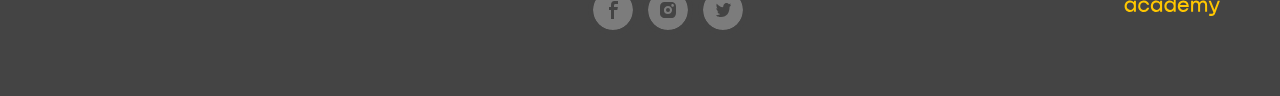
==== commit db7b07f7: "Микросетки на флексах + часть декоративного оформления" ====
--- a/index.html
+++ b/index.html
@@ -8,49 +8,46 @@
 </head>
 
 <body>
-  <header class="page-header wrapper">
+  <header class="page-header page-header-main wrapper">
     <a class="header-logo-link">
-      <img class="page-header-logo" src="img/logo-black.svg" width="145" height="36"
-        alt="Логотип интернет-магазина гаджетов Девайс">
+      <img class="page-header-logo" src="img/logo-black.svg" width="145" height="36" alt="Логотип интернет-магазина гаджетов Девайс">
     </a>
     <nav class="navigation">
-      <ul class="navigation-list navigation-user">
-        <li class="navigation-item">
-          <form class="search-form" action="https://echo.htmlacademy.ru/" method="get">
-            <label>
-              <span class="visually-hidden">Поиск</span>
-              <input class="search-line" type="search" name="querry" placeholder="Поиск по сайту">
-            </label>
-            <button class="search-button" type="submit">Найти</button>
-          </form>
-        </li>
-        <li class="navigation-item user">
-          <a class="navigation-link" href="#">Войти</a>
-        </li>
-        <li class="navigation-item">
-          <a class="navigation-link auth" href="#">Выйти</a>
-        </li>
-        <li class="navigation-item">
-          <a class="navigation-link" href="#">Сравнить</a>
-        </li>
-        <li class="navigation-item">
-          <a class="navigation-link" href="#">Корзина</a>
-        </li>
-      </ul>
-      <ul class="navigation-list navigation-menu">
-        <li class="navigation-item navigation-catalog">
-          <a class="navigation-link" href="#">Каталог товаров</a>
-        </li>
-        <li class="navigation-item">
-          <a class="navigation-link" href="#">Доставка</a>
-        </li>
-        <li class="navigation-item">
-          <a class="navigation-link" href="#">Гарантия</a>
-        </li>
-        <li class="navigation-item">
-          <a class="navigation-link" href="#">Контакты</a>
-        </li>
-      </ul>
+      <div class="header-left-column">
+        <form class="search-form" action="https://echo.htmlacademy.ru/" method="get">
+          <label class="visually-hidden" for="search">Поиск</label>
+          <input class="search-line" type="search" name="querry" id="search" placeholder="Поиск по сайту" required>
+          <button class="search-button" type="submit">Найти</button>
+        </form>
+        <a class="navigation-link navigation-catalog" href="#">Каталог товаров</a>
+      </div>
+      <div class="header-right-column">
+        <ul class="navigation-list navigation-user">
+          <li class="navigation-item user">
+            <a class="navigation-link navigation-link-user" href="#">Войти</a>
+          </li>
+          <li class="navigation-item exit">
+            <a class="navigation-link navigation-link-exit" href="#">Выйти</a>
+          </li>
+          <li class="navigation-item compare">
+            <a class="navigation-link navigation-link-compare" href="#">Сравнить</a>
+          </li>
+          <li class="navigation-item cart">
+            <a class="navigation-link navigation-link-cart" href="#">Корзина</a>
+          </li>
+        </ul>
+        <ul class="navigation-list navigation-menu">
+          <li class="navigation-item">
+            <a class="navigation-link" href="#">Доставка</a>
+          </li>
+          <li class="navigation-item">
+            <a class="navigation-link" href="#">Гарантия</a>
+          </li>
+          <li class="navigation-item">
+            <a class="navigation-link" href="#">Контакты</a>
+          </li>
+        </ul>
+      </div>
     </nav>
   </header>
 
@@ -83,10 +80,14 @@
             </p>
             <a class="promo-details-link" href="#">Подробнее</a>
             <dl class="slider-feature-list">
-              <dt class="slider-feature">Дальность полёта</dt>
-              <dd class="slider-feature-value">800 м</dd>
-              <dt class="slider-feature">Радиус поражения</dt>
-              <dd class="slider-feature-value">50 м</dd>
+              <div class="feature-container">
+                <dt class="slider-feature">Дальность полёта</dt>
+                <dd class="slider-feature-value">800 м</dd>
+              </div>
+              <div class="feature-container">
+                <dt class="slider-feature">Радиус поражения</dt>
+                <dd class="slider-feature-value">50 м</dd>
+              </div>
             </dl>
           </li>
           <li class="slider-description-item">
@@ -99,8 +100,10 @@
             </p>
             <a class="promo-details-link" href="#">Подробнее</a>
             <dl class="slider-feature-list">
-              <dt class="slider-feature">Без подзарядки</dt>
-              <dd class="slider-feature-value">48 часов</dd>
+              <div class="feature-container">
+                <dt class="slider-feature">Без подзарядки</dt>
+                <dd class="slider-feature-value">48 часов</dd>
+              </div>
             </dl>
           </li>
           <li class="slider-description-item">
@@ -113,12 +116,18 @@
             </p>
             <a class="promo-details-link" href="#">Подробнее</a>
             <dl class="slider-feature-list">
-              <dt class="slider-feature">Длина палки</dt>
-              <dd class="slider-feature-value">8,5 м</dd>
-              <dt class="slider-feature">Вес палки</dt>
-              <dd class="slider-feature-value">5 кг</dd>
-              <dt class="slider-feature">Материал</dt>
-              <dd class="slider-feature-value">Карбон</dd>
+              <div class="feature-container">
+                <dt class="slider-feature">Длина палки</dt>
+                <dd class="slider-feature-value">8,5 м</dd>
+              </div>
+              <div class="feature-container">
+                <dt class="slider-feature">Вес палки</dt>
+                <dd class="slider-feature-value">5 кг</dd>
+              </div>
+              <div class="feature-container">
+                <dt class="slider-feature">Материал</dt>
+                <dd class="slider-feature-value">Карбон</dd>
+              </div>
             </dl>
           </li>
         </ol>
@@ -174,7 +183,7 @@
       <div class="services-container wrapper">
         <h2 class="visually-hidden">Сервисы</h2>
         <ul class="services-list">
-          <li class="services-item">
+          <li class="services-item services-item-current">
             <button class="services-button services-button-current" type="button">Доставка</button>
           </li>
           <li class="services-item">
@@ -215,7 +224,7 @@
     </section>
     <div class="about-contacts-container wrapper">
       <section class="about">
-        <h2 class="about-title">О нас</h2>
+        <h2 class="about-contacts-title">О нас</h2>
         <p>Огромный выбор гаджетов не оставит равнодушным гика, который есть в каждом из нас.</p>
         <p>Мы можем доставить ваш товар в самые отдалённые уголки России транспортными компаниями:</p>
         <ul class="transport-companies-list">
@@ -223,10 +232,10 @@
           <li class="transport-companies-item">СДИК</li>
           <li class="transport-companies-item">ТоксБерри</li>
         </ul>
-        <a class="about-more-link" href="#">Подробнее о нас</a>
+        <a class="about-contacts-link" href="#">Подробнее о нас</a>
       </section>
       <section class="contacts">
-        <h2 class="contacts-title">Контакты</h2>
+        <h2 class="about-contacts-title">Контакты</h2>
         <p>Вы можете забрать товар сами, заехав в наш офис. Заодно, сможете проверить работоспособность покупки.</p>
         <h3 class="contacts-subtitle">Интернет-магазин «Девайс»</h3>
         <address class="contacts-address">
@@ -238,7 +247,7 @@
           <li class="working-hours-item">пн—пт: с 10:00 до 22:00</li>
           <li class="working-hours-item">сб—вс: с 10:00 до 19:00</li>
         </ul>
-        <a class="write-to-us-link" href="#">Напишите нам</a>
+        <a class="about-contacts-link" href="#">Напишите нам</a>
       </section>
     </div>
     <section class="newsletter">
@@ -247,8 +256,7 @@
           <h2 class="newsletter-title">Подпишитесь на рассылку</h2>
           <form class="newsletter-form" id="newsletter" action="https://echo.htmlacademy.ru/" method="post">
             <label class="visually-hidden" for="newsletter-email">Email</label>
-            <input class="newsletter-email-field" type="email" name="newsletter-email" id="newsletter-email"
-              placeholder="Ваш e-mail" required>
+            <input class="newsletter-email-field" type="email" name="newsletter-email" id="newsletter-email" placeholder="Ваш e-mail" required>
           </form>
         </div>
         <div class="newsletter-right-column">
@@ -256,19 +264,20 @@
             а
             также акции, спецпредложения и вот это вот всё.
           </p>
-          <button class="newsletter-button" type="submit" form="newsletter">Подписаться</button>
-          <span class="newsletter-free">Это бесплатно</span>
+          <div class="newsletter-bottom-line">
+            <button class="newsletter-button" type="submit" form="newsletter">Подписаться</button>
+            <span class="newsletter-free">Это бесплатно</span>
+          </div>
         </div>
       </div>
     </section>
   </main>
   <footer class="page-footer">
     <div class="page-footer-container wrapper">
-      <section class="page-footer-contacts">
+      <section class="page-footer-contacts footer-left-column">
         <h2 class="visually-hidden">Контакты</h2>
         <a class="footer-logo-link">
-          <img class="footer-logo" src="img/logo-yellow.svg" width="145" height="36"
-            alt="Логотип интернет-магазина гаджетов Девайс">
+          <img class="footer-logo" src="img/logo-yellow.svg" width="145" height="36" alt="Логотип интернет-магазина гаджетов Девайс">
         </a>
         <address class="footer-contacts-address">
           <p class="footer-address-text">Санкт-Петербург, набережная реки Карповки, 5, литера П.</p>
@@ -292,18 +301,18 @@
         <section class="footer-social">
           <h2 class="visually-hidden">Социальные сети</h2>
           <ul class="footer-social-list">
-            <li class="footer-social-item facebook">
-              <a class="social-link" href="https://www.facebook.com/htmlacademy">
+            <li class="footer-social-item">
+              <a class="social-link facebook" href="https://www.facebook.com/htmlacademy">
                 <span class="visually-hidden">Фейсбук</span>
               </a>
             </li>
             <li class="footer-social-item">
-              <a class="social-link" href="https://www.instagram.com/htmlacademy/">
+              <a class="social-link instagram" href="https://www.instagram.com/htmlacademy/">
                 <span class="visually-hidden">Инстаграм</span>
               </a>
             </li>
             <li class="footer-social-item">
-              <a class="social-link" href="https://www.twitter.com/htmlacademy_ru">
+              <a class="social-link twitter" href="https://www.twitter.com/htmlacademy_ru">
                 <span class="visually-hidden">Твиттер</span>
               </a>
             </li>
@@ -318,8 +327,7 @@
           </address>
         </section>
         <a class="footer-htmlacademy-link" href="https://htmlacademy.ru/">
-          <img class="footer-htmlacademy-logo" src="img/html-academy-logo.svg" width="115" height="34"
-            alt="Логотип HTML Academy">
+          <img class="footer-htmlacademy-logo" src="img/html-academy-logo.svg" width="115" height="34" alt="Логотип HTML Academy">
         </a>
       </div>
     </div>
--- a/css/styles.css
+++ b/css/styles.css
@@ -75,6 +75,9 @@
 
 .page-header {
   box-sizing: border-box;
+  margin-top: 17px;
+  padding-right: 60px;
+  padding-bottom: 38px;
   padding-left: 60px;
 
   color: #000000;
@@ -82,41 +85,154 @@
   background: linear-gradient(#ffffff 23px, #ffe17f 23px);
 }
 
-.navigation-list {
-  margin: 0;
-  padding: 0;
-
-  list-style-type: none;
-}
-
-.navigation-user {
-  display: flex;
-  justify-content: space-between; /*Временно,  работа с мелкими сетками на следующем этапе*/
-  width: 1075px;
+.page-header-main {
+  padding-bottom: 2px;
+}
+
+.header-logo-link {
+  display: block;
+  margin-bottom: 26px;
+}
+
+.page-header-logo {
+  display: block;
+}
+
+.navigation {
+  display: flex;
+}
+
+.header-left-column {
+  display: flex;
+  flex-direction: column;
+  justify-content: space-between;
+  width: 500px;
+  margin-right: 40px;
+}
+
+.header-right-column {
+  display: flex;
+  flex-direction: column;
+  justify-content: space-between;
+  width: 500px;
+}
+
+.search-form {
+  display: flex;
+  width: 100%;
 }
 
 .search-line {
+  flex-grow: 1;
+  box-sizing: border-box;
+  margin-left: -16px;
+  padding-top: 8px;
+  padding-bottom: 8px;
+  padding-left: 50px;
+
   font-family: inherit;
   font-size: 16px;
   line-height: 19px;
 
   background-color: #ffe17f;
-  border: none;
+  background-image: url("../img/header-icons/search.svg");
+  background-position: left 14px top 10px;
+  background-repeat: no-repeat;
+  border: 2px solid #ffe17f;
+  border-radius: 20px;
 }
 
 .search-line::placeholder {
   opacity: 0.3;
 }
 
+.search-line:hover::placeholder {
+  opacity: 0.6;
+}
+
+.search-line:focus {
+  border-color: #af4fff;
+  outline: none;
+}
+
+.search-line:valid {
+  border-right: none;
+  border-color: #000000;
+  border-top-right-radius: 0;
+  border-bottom-right-radius: 0;
+}
+
+.search-line:valid + .search-button {
+  display: block;
+}
+
 .search-button {
+  display: none;
+  box-sizing: border-box;
+  width: 160px;
+
   font-family: inherit;
   font-size: 16px;
   line-height: 19px;
 
   background-color: #ffe17f;
+  border: 2px solid #000000;
+  border-top-right-radius: 20px;
+  border-bottom-right-radius: 20px;
+}
+
+.search-button:focus {
+  border-color: #af4fff;
+  outline: none;
+}
+
+.search-button:focus:not(:focus-visible) {
+  border-color: #000000;
+}
+
+.search-button:hover {
+  color: #ffffff;
+
+  background-color: #000000;
+}
+
+.search-button:active {
+  color: rgba(255, 255, 255, 0.3);
+
+  background-color: #000000;
+}
+
+.navigation-catalog {
+  margin-right: auto;
+  margin-left: -20px;
+  padding-top: 12px;
+  padding-right: 18px;
+  padding-bottom: 13px;
+  padding-left: 18px;
+
+  letter-spacing: 0.2em;
+
+  border: 2px solid #ffe17f;
+  border-radius: 25px;;
+}
+
+.navigation-list {
+  margin: 0;
+  padding: 0;
+
+  list-style-type: none;
+}
+
+.navigation-user {
+  display: flex;
+  justify-content: flex-end;
+  flex-wrap: wrap;
+  margin-bottom: 19px;
 }
 
 .navigation-link {
+  display: block;
+
   font-family: "Raleway", sans-serif;
   line-height: 21px;
   font-weight: 800;
@@ -125,28 +241,82 @@
   text-transform: uppercase;
 }
 
+.navigation-user .navigation-item:not(.user):not(.exit) {
+  margin-left: 40px;
+}
+
 .navigation-user .navigation-link {
+  margin-top: 2px;
+  margin-bottom: 2px;
+  padding-top: 8px;
+  padding-bottom: 8px;
+
   font-family: inherit;
   font-size: 16px;
   line-height: 19px;
   font-weight: 400;
   text-transform: none;
+
+  background-position: bottom 12px left;
+  background-repeat: no-repeat;
+}
+
+.user {
+  margin-right: 30px;
+}
+
+.auth + .exit {
+  visibility: initial;
+}
+
+.exit {
+  margin-right: auto;
+
+  visibility: hidden;
+  opacity: 0.3;
+}
+
+.navigation-link-user {
+  padding-left: 25px;
+
+  background-image: url("../img/header-icons/user.svg");
+}
+
+.navigation-link-compare {
+  padding-left: 20px;
+
+  background-image: url("../img/header-icons/compare.svg");
+}
+
+.navigation-link-cart {
+  padding-left: 26px;
+
+  background-image: url("../img/header-icons/cart.svg");
 }
 
 .navigation-menu {
   display: flex;
-  width: 1041px;
-
-  letter-spacing: 0.2em;
-}
-
-.navigation-catalog {
-  width: 293px;
-  margin-right: auto;
-}
-
+  justify-content: flex-end;
+  flex-wrap: wrap;
+
+  letter-spacing: 0.2em;
+}
+
+.navigation-menu .navigation-item {
+  margin-right: 34px;
+}
+
+.navigation-menu .navigation-item:nth-child(3n),
 .navigation-menu .navigation-item:last-child {
-  text-align: right;
+  margin-right: 0;
+  margin-left: auto;
+}
+
+.navigation-menu .navigation-link {
+  margin-top: 2px;
+  margin-bottom: 2px;
+  padding-top: 12px;
+  padding-bottom: 13px;
 }
 
 .main-container {
@@ -156,6 +326,9 @@
 .promo-slider {
   display: flex;
   justify-content: space-between;
+  margin-bottom: 70px;
+
+  background: linear-gradient(#ffe17f 150px, #ffffff 150px);
 }
 
 .slider-image-container {
@@ -182,19 +355,22 @@
 }
 
 .slider-number {
-  position: relative; /*Временно поставил, чтоб не загораживать большой цифрой остальной контент*/
-  z-index: -1;
+  display: block;
+  margin-top: 85px;
+  margin-right: 50px;
+  margin-left: auto;
 
   font-size: 180px;
   line-height: 30px;
   font-weight: 800;
   text-align: right;
   color: #ffffff;
-
-  background-color: #ffe17f;
 }
 
 .promo-phrase {
+  margin-top: 6px;
+  margin-bottom: 20px;
+
   font-family: "Raleway", sans-serif;
   font-size: 50px;
   line-height: 50px;
@@ -202,7 +378,17 @@
   color: #000000;
 }
 
+.promo-description {
+  margin-bottom: 16px;
+}
+
 .promo-details-link {
+  display: block;
+  width: 220px;
+  margin-bottom: 55px;
+  padding-top: 14px;
+  padding-bottom: 15px;
+
   font-family: "Raleway", sans-serif;
   line-height: 21px;
   font-weight: 800;
@@ -211,16 +397,37 @@
   letter-spacing: 0.2em;
   text-decoration: none;
   text-transform: uppercase;
+
+  background: linear-gradient(#ffffff00 21px, #ffe17f 21px, #ffe17f 29px, #ffffff00 29px);
+}
+
+.slider-feature-list {
+  display: flex;
+  justify-content: flex-start;
+  flex-wrap: wrap;
+}
+
+.feature-container {
+  display: flex;
+  flex-direction: column-reverse;
+  margin-right: 20px;
 }
 
 .slider-feature-value {
+  margin: 0;
+
   font-size: 36px;
   color: #000000;
 }
 
+.categories {
+  margin-bottom: 70px;
+}
+
 .categories-list {
   display: flex;
   justify-content: space-between;
+  flex-wrap: wrap;
   margin: 0;
   padding: 0;
 
@@ -241,7 +448,10 @@
 }
 
 .services {
-  background-color: #f0f0f0;
+  margin-bottom: 90px;
+  padding-bottom: 70px;
+
+  background: linear-gradient(#ffffff 100px, #f0f0f0 100px);
 }
 
 .services-container {
@@ -249,14 +459,31 @@
 }
 
 .services-list {
-  width: 284px;
+  width: 277px;
   margin: 0;
   padding: 0;
+  padding-top: 80px;
+  padding-bottom: 70px;
+
+  border-right: 7px solid #000000;
 
   list-style-type: none;
 }
 
+.services-item:not(:last-child) {
+  margin-bottom: 25px;
+}
+
+.services-item-current {
+  background-color: #000000;
+}
+
 .services-button {
+  box-sizing: border-box;
+  width: 160px;
+  padding-top: 9px;
+  padding-bottom: 11px;
+
   font-family: "Raleway", sans-serif;
   font-size: 18px;
   line-height: 21px;
@@ -265,12 +492,18 @@
   color: #000000;
   letter-spacing: 0.2em;
   text-transform: uppercase;
+
+  background: linear-gradient(#ffffff00 15px, #ffc700 15px, #ffc700 23px, #ffffff00 23px);
+  border: none;
 }
 
 .services-button-current {
+  padding-right: auto;
+
   color: #ffe17f;
 
   background-color: #000000;
+  background-image: none;
 }
 
 .services-description-list {
@@ -287,11 +520,18 @@
 }
 
 .service-name {
+  margin-top: 70px;
+  margin-bottom: 14px;
+
   font-family: "Raleway", sans-serif;
   font-size: 50px;
   line-height: 50px;
   font-weight: 800;
   color: #000000;
+}
+
+.delivery-on-order {
+  margin-bottom: 97px;
 }
 
 .delivery-on-order-link {
@@ -318,6 +558,7 @@
 .about-contacts-container {
   display: flex;
   justify-content: space-between;
+  padding-bottom: 87px;
 }
 
 .about {
@@ -328,7 +569,10 @@
   width: 560px;
 }
 
-.about-title {
+.about-contacts-title {
+  margin-top: 0;
+  margin-bottom: 26px;
+
   font-family: "Raleway", sans-serif;
   font-size: 50px;
   line-height: 50px;
@@ -336,13 +580,28 @@
   color: #000000;
 }
 
+.about p {
+  margin-top: 0;
+}
+
+.about p:last-of-type {
+  margin-bottom: 23px;
+}
+
 .transport-companies-list {
+  margin-bottom: 52px;
+
   line-height: 20px;
   font-weight: 700;
   color: #000000;
 }
 
-.about-more-link {
+.about-contacts-link {
+  display: block;
+  width: 260px;
+  padding-top: 14px;
+  padding-bottom: 16px;
+
   font-family: "Raleway", sans-serif;
   line-height: 21px;
   font-weight: 800;
@@ -351,22 +610,30 @@
   letter-spacing: 0.2em;
   text-decoration: none;
   text-transform: uppercase;
-}
-
-.contacts-title {
-  font-family: "Raleway", sans-serif;
-  font-size: 50px;
-  line-height: 50px;
-  font-weight: 800;
-  color: #000000;
+
+  background: linear-gradient(#ffffff00 21px, #ffe17f 21px, #ffe17f 29px, #ffffff00 29px);
+}
+
+.contacts p:not(.contacts-address-text) {
+  margin-top: 0;
+  margin-bottom: 30px;
 }
 
 .contacts-subtitle {
+  margin-top: 0;
+  margin-bottom: 15px;
+
   font-size: 24px;
   font-weight: 700;
 }
 
+.contacts-address {
+  margin-bottom: 30px;
+}
+
 .contacts-address-text {
+  margin: 0;
+
   font-style: normal;
 }
 
@@ -376,6 +643,13 @@
   color: #000000;
 }
 
+.working-hours-list {
+  margin-bottom: 67px;
+  padding: 0;
+
+  list-style-type: none;
+}
+
 .write-to-us-link {
   font-family: "Raleway", sans-serif;
   line-height: 21px;
@@ -388,6 +662,9 @@
 }
 
 .newsletter {
+  padding-top: 75px;
+  padding-bottom: 130px;
+
   background-color: #f0f0f0;
 }
 
@@ -396,14 +673,22 @@
 }
 
 .newsletter-left-column {
+  display: flex;
+  flex-direction: column;
+  justify-content: space-between;
   width: 600px;
 }
 
 .newsletter-right-column {
+  display: flex;
+  flex-direction: column;
   width: 560px;
 }
 
 .newsletter-title {
+  margin-top: 0;
+  margin-bottom: 50px;
+
   font-family: "Raleway", sans-serif;
   font-size: 50px;
   line-height: 50px;
@@ -412,19 +697,43 @@
 }
 
 .newsletter-email-field {
+  box-sizing: border-box;
+  width: 100%;
+  padding-top: 13px;
+  padding-bottom: 9px;
+
   font-family: inherit;
   font-size: 18px;
   line-height: 30px;
   color: #444444;
 
   background-color: #f0f0f0;
+  border: none;
+  border-bottom: 3px solid rgba(0, 0, 0, 0.1);
 }
 
 .newsletter-email-field::placeholder {
   opacity: 0.5;
 }
 
+.newsletter-text {
+  margin-top: 11px;
+  margin-bottom: 50px;
+}
+
+.newsletter-bottom-line {
+  display: flex;
+  justify-content: space-between;
+  align-items: center;
+  margin-top: auto;
+}
+
 .newsletter-button {
+  box-sizing: border-box;
+  width: 260px;
+  padding-top: 14px;
+  padding-bottom: 15px;
+
   font-family: "Raleway", sans-serif;
   font-size: 18px;
   line-height: 21px;
@@ -433,9 +742,15 @@
   color: #000000;
   letter-spacing: 0.2em;
   text-transform: uppercase;
+
+  background-color: #f0f0f0;
+  border: 3px solid rgba(0, 0, 0, 0.1);
 }
 
 .page-footer {
+  padding-top: 62px;
+  padding-bottom: 61px;
+
   color: #ffffff;
 
   background-color: #444444;
@@ -445,20 +760,34 @@
   display: flex;
 }
 
-.page-footer-contacts {
+.footer-left-column {
   width: 239px;
 }
 
+.footer-logo-link {
+  display: block;
+  width: 145px;
+  margin-bottom: 35px;
+}
+
+.footer-logo {
+  display: block;
+}
+
+.footer-address-text {
+  margin-top: 0;
+}
+
 .footer-middle-column {
-  width: 458px;
+  display: flex;
+  flex-direction: column;
+  width: 510px;
   margin-left: 114px;
 }
 
-.footer-right-column {
-  width: 293px;
-  margin-left: auto;
-
-  text-align: right;
+.footer-navigation {
+  margin-top: 65px;
+  margin-bottom: 43px;
 }
 
 .footer-address-text {
@@ -468,19 +797,79 @@
 }
 
 .footer-navigation-list {
+  display: flex;
+  justify-content: space-between;
+  flex-wrap: wrap;
+  margin: 0;
+  padding: 0;
+
   font-family: "Raleway", sans-serif;
   line-height: 21px;
   font-weight: 800;
-  text-align: center;
   text-transform: uppercase;
 
   list-style-type: none;
 }
 
 .footer-navigation-link {
+  display: block;
+  padding-top: 12px;
+  padding-right: 18px;
+  padding-bottom: 13px;
+  padding-left: 18px;
+
   color: #ffffff;
   letter-spacing: 0.2em;
   text-decoration: none;
+
+  border: 2px solid #444444;
+}
+
+.footer-social {
+  align-self: center;
+}
+
+.footer-social-list {
+  display: flex;
+  gap: 5px;
+  flex-wrap: wrap;
+  margin: 0;
+  padding: 0;
+
+  list-style-type: none;
+}
+
+.social-link {
+  display: block;
+  width: 40px;
+  height: 40px;
+
+  background-repeat: no-repeat;
+  border: 5px solid #444444;
+  border-radius: 25px;
+}
+
+.facebook {
+  background-image: url("../img/social/facebook.svg");
+}
+
+.instagram {
+  background-image: url("../img/social/instagram.svg");
+}
+
+.twitter {
+  background-image: url("../img/social/twitter.svg");
+}
+
+.footer-right-column {
+  margin-left: auto;
+
+  text-align: right;
+}
+
+.footer-right-column .page-footer-contacts {
+  margin-top: 71px;
+  margin-bottom: 53px;
 }
 
 .footer-contacts-phone {
@@ -493,7 +882,17 @@
 
 /*Каталог*/
 
+.inner-header {
+  box-sizing: border-box;
+  padding-top: 37px;
+  padding-bottom: 49px;
+  padding-left: 60px;
+}
+
 .inner-header-title {
+  margin-top: 0;
+  margin-bottom: 14px;
+
   font-family: "Raleway", sans-serif;
   font-size: 50px;
   line-height: 50px;
@@ -502,10 +901,18 @@
 }
 
 .breadcrumbs {
+  display: flex;
+  margin: 0;
+  padding: 0;
+
   font-size: 16px;
   line-height: 19px;
 
   list-style-type: none;
+}
+
+.breadcrumbs-item:not(:last-child) {
+  margin-right: 36px;
 }
 
 .breadcrumbs-link {
@@ -513,11 +920,34 @@
   text-decoration: none;
 }
 
-.catalog-products-filter {
+.catalog-container {
+  display: flex;
+  justify-content: center;
+}
+
+.catalog-left-column {
+  flex-grow: 1;
+  width: 328px;
+
   background-color: #ebebeb;
 }
 
+.catalog-right-column {
+  flex-grow: 1;
+  width: 832px;
+  padding-bottom: 77px;
+}
+
+.catalog-subtitle-container {
+  padding-top: 25px;
+  padding-bottom: 25px;
+
+  background-color: #dcdcdc;
+}
+
 .catalog-subtitle {
+  margin: 0; /*Обнулил отступы, заданные заголовкам браузером, чтоб не мешались*/
+
   font-family: "Raleway", sans-serif;
   font-size: 16px;
   line-height: 19px;
@@ -525,6 +955,18 @@
   color: #000000;
   letter-spacing: 0.2em;
   text-transform: uppercase;
+}
+
+.subtitle-filter {
+  width: 236px;
+  margin-right: 32px;
+  margin-left: auto;
+}
+
+.catalog-filter-form {
+  width: 207px;
+  margin-right: 68px;
+  margin-left: auto;
 }
 
 .catalog-filter-title {
@@ -571,17 +1013,58 @@
   text-transform: uppercase;
 }
 
+.sorting-container {
+  padding-top: 25px;
+  padding-bottom: 25px;
+  padding-left: 72px;
+
+  background-color: #ebebeb;
+}
+
 .catalog-sorting {
-  background-color: #ebebeb;
+  display: flex;
+  width: 760px;
+}
+
+.subtitle-sorting {
+  margin-right: 53px;
+}
+
+.catalog-sorting-form {
+  display: flex;
+  flex-grow: 1;
+
+  line-height: 19px;
 }
 
 .sorting-select {
+  margin: 0;
+  padding: 0;
+
   font-family: inherit;
   font-size: 16px;
-  line-height: 19px;
+  line-height: inherit;
 
   background: none;
   border: none;
+}
+
+.sorting-up {
+  margin-right: 19px;
+  margin-left: auto;
+}
+
+.catalog-product {
+  width: 760px;
+  margin-left: 72px;
+}
+
+.product-list {
+  margin: 0;
+  padding: 0;
+  margin-bottom: 44px;
+
+  list-style-type: none;
 }
 
 .product-link {
@@ -612,6 +1095,11 @@
 }
 
 .button-product-more {
+  box-sizing: border-box;
+  width: 760px;
+  height: 55px;
+  margin-bottom: 50px;
+
   font-family: "Raleway", sans-serif;
   font-size: 16px;
   line-height: 19px;
@@ -625,6 +1113,13 @@
 }
 
 .product-pagination {
+  width: 760px;
+  display: flex;
+  gap: 30px;
+  align-items: center;
+  margin: 0;
+  padding: 0;
+
   background-color: #ebebeb;
 
   list-style-type: none;
@@ -636,13 +1131,26 @@
   text-decoration: none;
 }
 
+.product-pagination-prev {
+  margin-right: auto;
+}
+
+.product-pagination-next {
+  margin-left: auto;
+}
+
 .page-number {
-  text-align: center;
   color: rgba(68, 68, 68, 0.3);
 }
 
-.pagination-prev,
-.pagination-next {
+.pagination-prev-link,
+.pagination-next-link {
+  display: block;
+  padding-top: 27px;
+  padding-right: 29px;
+  padding-bottom: 24px;
+  padding-left: 29px;
+
   font-family: "Raleway", sans-serif;
   font-weight: 800;
   color: #000000;
@@ -650,26 +1158,13 @@
   text-transform: uppercase;
 }
 
-.pagination-next {
-  text-align: right;
-}
-
 /*Декоративные изображения*/
 
-.user::before {
-  display: inline-block;
-  width: 13px;
-  height: 12px;
-
-  background-image: url("../img/header-icons/user.svg");
-
-  content: "";
-}
-
 .categories-img {
-  display: inline-block;
+  display: block;
   width: 160px;
   height: 160px;
+  margin-bottom: 33px;
 
   background-color: #ffe17f;
   background-position: center center;
@@ -710,26 +1205,6 @@
   content: "";
 }
 
-.footer-social-item {
-  display: inline-block;
-  width: 40px;
-  height: 40px;
-
-  border-radius: 20px;
-}
-
-.social-link {
-  display: inline-block;
-  width: 40px;
-  height: 40px;
-
-  border-radius: inherit;
-}
-
-.facebook {
-  background-image: url("../img/social/facebook.svg");
-}
-
 .active {
   display: revert;
 }
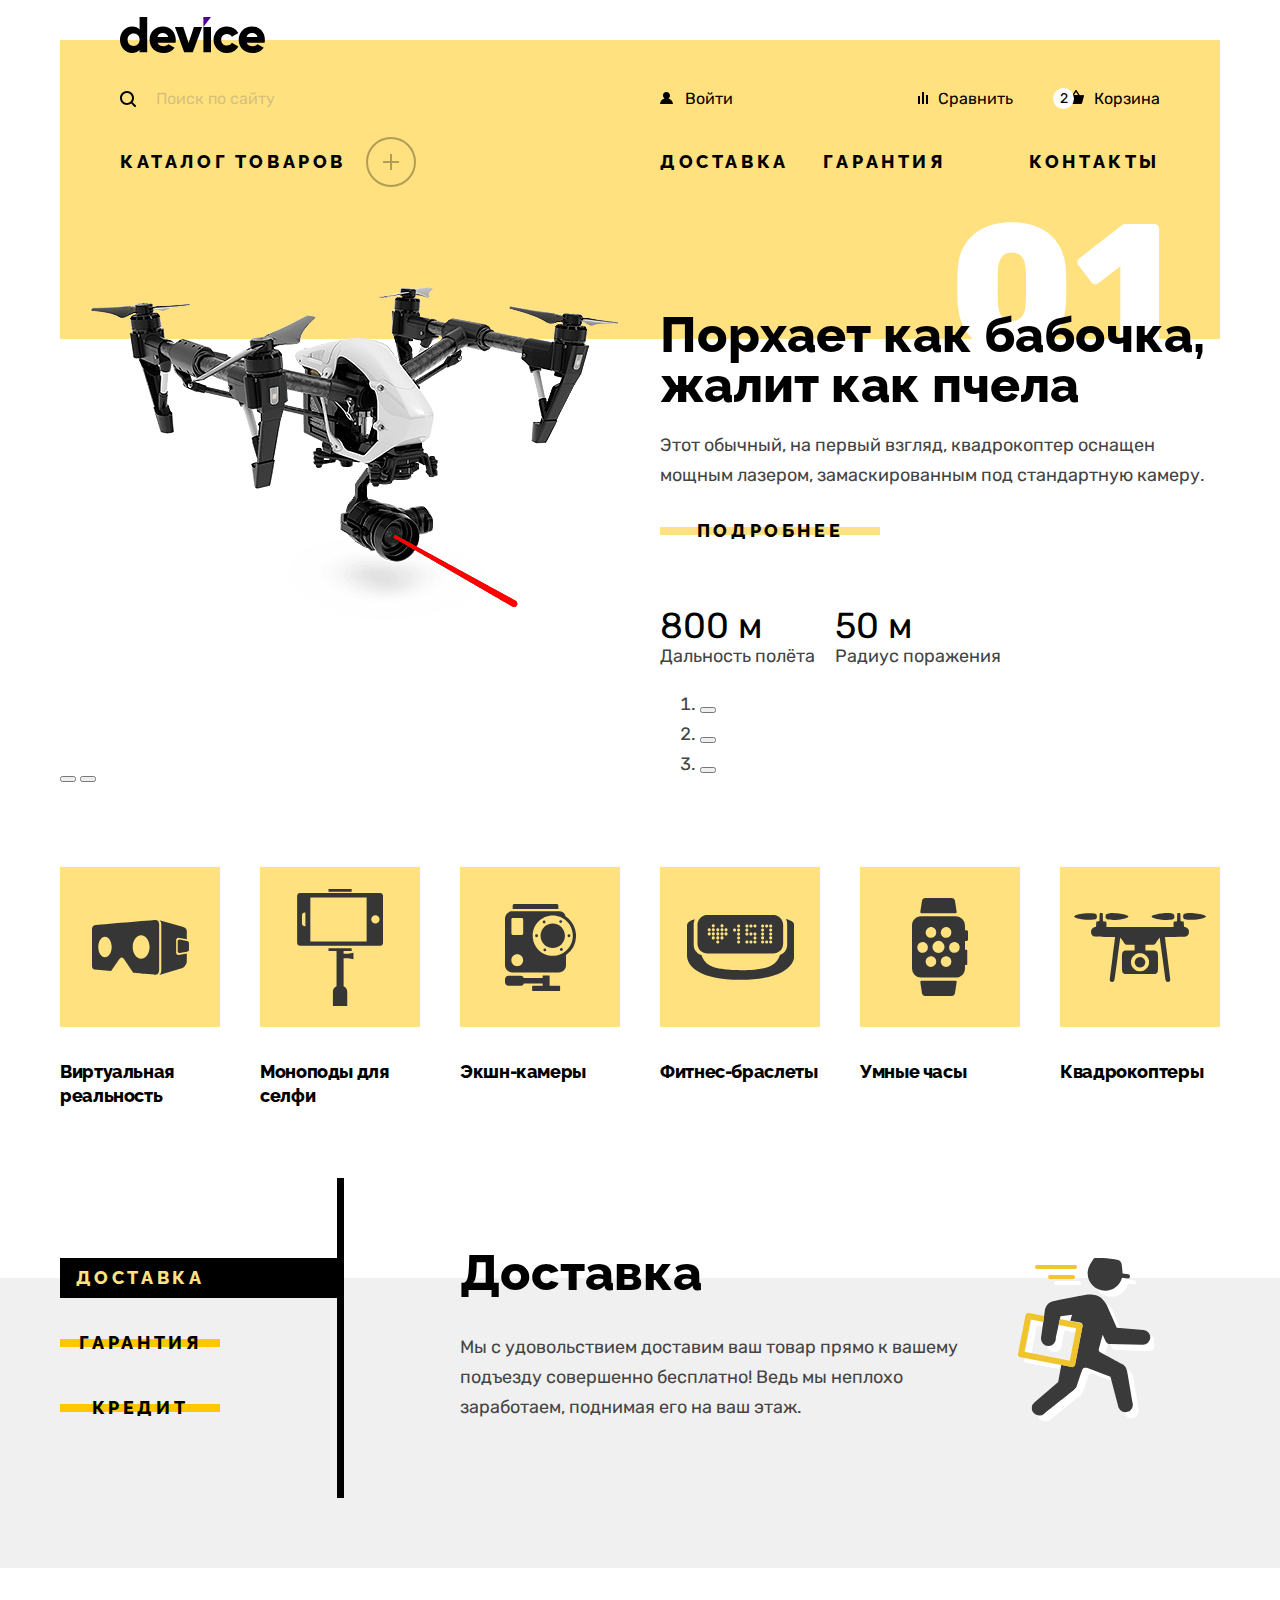
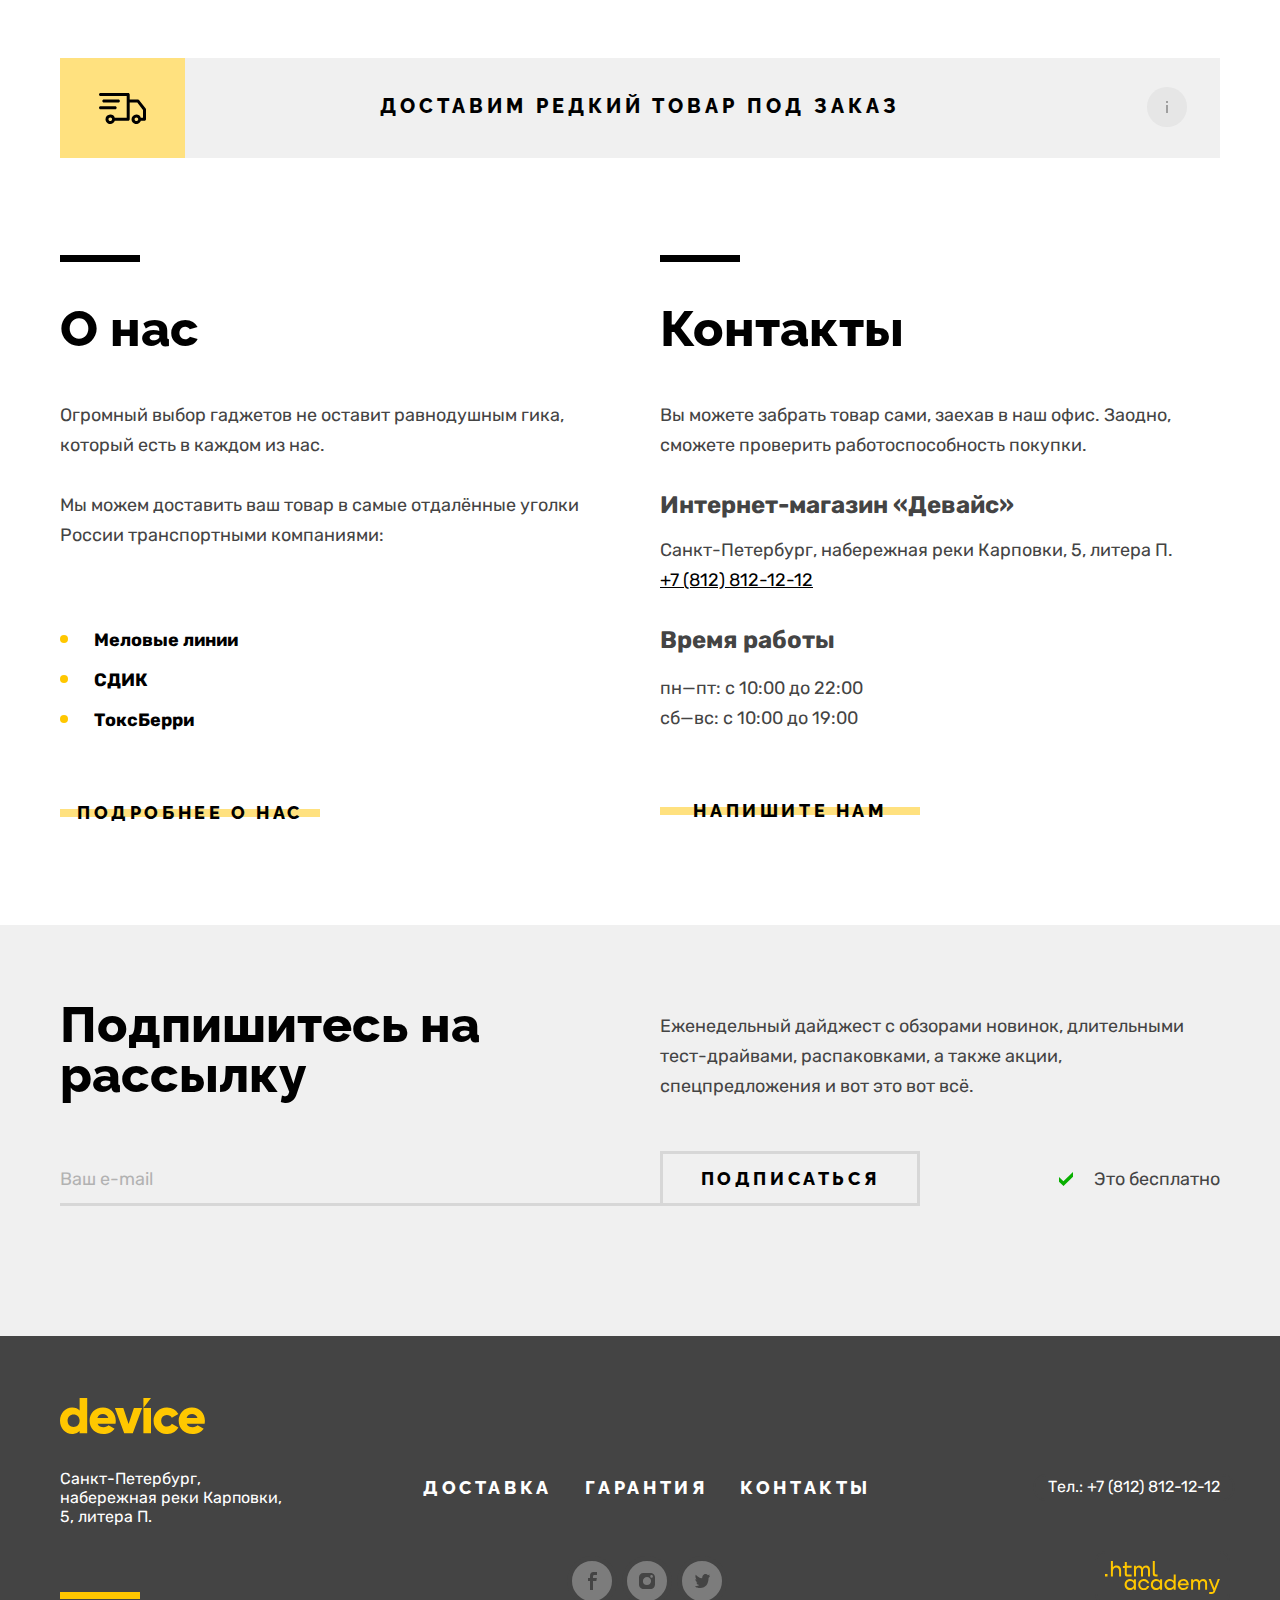
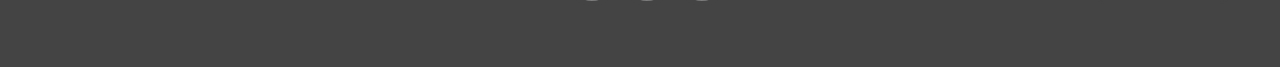
==== commit f4b93850: "Декоративные элементы на главной странице" ====
--- a/index.html
+++ b/index.html
@@ -38,13 +38,13 @@
         </ul>
         <ul class="navigation-list navigation-menu">
           <li class="navigation-item">
-            <a class="navigation-link" href="#">Доставка</a>
+            <a class="navigation-link navigation-menu-link" href="#">Доставка</a>
           </li>
           <li class="navigation-item">
-            <a class="navigation-link" href="#">Гарантия</a>
+            <a class="navigation-link navigation-menu-link" href="#">Гарантия</a>
           </li>
           <li class="navigation-item">
-            <a class="navigation-link" href="#">Контакты</a>
+            <a class="navigation-link navigation-menu-link" href="#">Контакты</a>
           </li>
         </ul>
       </div>
@@ -154,28 +154,22 @@
       <h2 class="visually-hidden">Категории товаров</h2>
       <ul class="categories-list">
         <li class="categories-item">
-          <a class="categories-img vr" href="#"></a>
-          <a class="categories-link" href="#">Виртуальная реальность</a>
-        </li>
-        <li class="categories-item">
-          <a class="categories-img selfie-monopod" href="catalog.html"></a>
-          <a class="categories-link" href="catalog.html">Моноподы для селфи</a>
-        </li>
-        <li class="categories-item">
-          <a class="categories-img action-camera" href="#"></a>
-          <a class="categories-link" href="#">Экшн-камеры</a>
-        </li>
-        <li class="categories-item">
-          <a class="categories-img fitness-bracelet" href="#"></a>
-          <a class="categories-link" href="#">Фитнес-браслеты</a>
-        </li>
-        <li class="categories-item">
-          <a class="categories-img smart-watch" href="#"></a>
-          <a class="categories-link" href="#">Умные часы</a>
-        </li>
-        <li class="categories-item">
-          <a class="categories-img quadrocopter" href="#"></a>
-          <a class="categories-link" href="#">Квадрокоптеры</a>
+          <a class="categories-link vr" href="#">Виртуальная реальность</a>
+        </li>
+        <li class="categories-item">
+          <a class="categories-link selfie-monopod" href="catalog.html">Моноподы для селфи</a>
+        </li>
+        <li class="categories-item">
+          <a class="categories-link action-camera" href="#">Экшн-камеры</a>
+        </li>
+        <li class="categories-item">
+          <a class="categories-link fitness-bracelet" href="#">Фитнес-браслеты</a>
+        </li>
+        <li class="categories-item">
+          <a class="categories-link smart-watch" href="#">Умные часы</a>
+        </li>
+        <li class="categories-item">
+          <a class="categories-link quadrocopter" href="#">Квадрокоптеры</a>
         </li>
       </ul>
     </section>
@@ -183,8 +177,8 @@
       <div class="services-container wrapper">
         <h2 class="visually-hidden">Сервисы</h2>
         <ul class="services-list">
-          <li class="services-item services-item-current">
-            <button class="services-button services-button-current" type="button">Доставка</button>
+          <li class="services-item">
+            <button class="services-button services-button-current" type="button" disabled>Доставка</button>
           </li>
           <li class="services-item">
             <button class="services-button" type="button">Гарантия</button>
@@ -220,7 +214,13 @@
     </section>
     <section class="delivery-on-order wrapper">
       <h2 class="visually-hidden">Доставка под заказ</h2>
-      <a class="delivery-on-order-link" href="">Доставим редкий товар под заказ</a>
+      <a class="delivery-on-order-link" href="">
+        <svg class="delivery-car" aria-hidden="true" focusable="false" width="47" height="31" fill="none" xmlns="http://www.w3.org/2000/svg">
+          <path d="m46.7 15.4-6.5-8.2c-.3-.4-.7-.6-1.2-.6h-8.3V1.5C30.7.7 30 0 29.2 0H1.5C.7 0 0 .7 0 1.5S.7 3 1.5 3h26.2v21.7H15.8a4.7 4.7 0 0 0-4.5-3.3 4.9 4.9 0 0 0-4.8 4.8c0 2.6 2.2 4.8 4.8 4.8 2.1 0 3.9-1.4 4.5-3.3h13.4c.8 0 1.5-.7 1.5-1.5V9.6h7.6l5.7 7.3v7.9h-2.2a4.7 4.7 0 0 0-4.5-3.3 4.9 4.9 0 0 0-4.8 4.8c0 2.6 2.1 4.8 4.8 4.8 2.1 0 3.9-1.4 4.5-3.3h3.7c.8 0 1.5-.7 1.5-1.5v-9.9c0-.4-.1-.7-.3-1ZM11.3 28c-1 0-1.8-.8-1.8-1.8s.8-1.8 1.8-1.8 1.8.8 1.8 1.8-.9 1.8-1.8 1.8Zm26.1 0c-1 0-1.8-.8-1.8-1.8s.8-1.8 1.8-1.8 1.8.8 1.8 1.8-.9 1.8-1.8 1.8Z" fill="#000"/>
+          <path d="M19.4 9.6c.8 0 1.5-.7 1.5-1.5s-.7-1.5-1.5-1.5H4.8c-.8 0-1.5.7-1.5 1.5S4 9.6 4.8 9.6h14.6Zm-1.7 5.1c0-.8-.7-1.5-1.5-1.5H1.5c-.8 0-1.5.7-1.5 1.5s.7 1.5 1.5 1.5h14.7c.8 0 1.5-.7 1.5-1.5Z" fill="#000"/>
+        </svg>
+        Доставим редкий товар под заказ
+      </a>
     </section>
     <div class="about-contacts-container wrapper">
       <section class="about">
@@ -304,16 +304,25 @@
             <li class="footer-social-item">
               <a class="social-link facebook" href="https://www.facebook.com/htmlacademy">
                 <span class="visually-hidden">Фейсбук</span>
+                <svg class="social-img" aria-hidden="true" focusable="false" width="9" height="18" viewBox="0 0 9 18" fill="none" xmlns="http://www.w3.org/2000/svg">
+                  <path d="M6.5 3H9V0H5.6C2.8 0 2 1.7 2 4.2V6H0v3h2v9h3V9h3.3l.6-3H5V4.5C5 3.7 5.3 3 6.5 3Z"/>
+                </svg>
               </a>
             </li>
             <li class="footer-social-item">
               <a class="social-link instagram" href="https://www.instagram.com/htmlacademy/">
                 <span class="visually-hidden">Инстаграм</span>
+                <svg class="social-img" aria-hidden="true" focusable="false" width="16" height="16" viewBox="0 0 16 16" fill="none" xmlns="http://www.w3.org/2000/svg">
+                  <path d="M14.7 1.3c-.9-.9-2-1.3-3.4-1.3H4.7A4.5 4.5 0 0 0 0 4.7v6.6c0 1.4.4 2.6 1.4 3.4.9.9 2 1.3 3.3 1.3h6.6c1.4 0 2.6-.4 3.4-1.3a5 5 0 0 0 1.3-3.4V4.7c0-1.4-.4-2.6-1.3-3.4ZM8 12.1A4.1 4.1 0 0 1 3.9 8c0-2.3 1.9-4.1 4.1-4.1 2.2 0 4.1 1.8 4.1 4.1s-1.9 4.1-4.1 4.1Zm4.6-7.4c-.7 0-1.3-.5-1.3-1.3s.5-1.3 1.3-1.3c.7 0 1.3.6 1.3 1.3 0 .7-.6 1.3-1.3 1.3Z"/>
+                </svg>
               </a>
             </li>
             <li class="footer-social-item">
               <a class="social-link twitter" href="https://www.twitter.com/htmlacademy_ru">
                 <span class="visually-hidden">Твиттер</span>
+                <svg class="social-img" aria-hidden="true" focusable="false" width="15" height="14" viewBox="0 0 15 14" fill="none" xmlns="http://www.w3.org/2000/svg">
+                  <path d="M9.7.1c1.5-.5 2.6.3 3.2 1.1l1.7-.6a2 2 0 0 1-.8 1.6c.7.2 1.2-.4 1.2-.4-.1.9-.9 1.7-1.4 1.9-.2 6.3-2.8 10.4-8.9 10.3h-.4C4 14 .6 13.6 0 12.2c2 .2 3.4-.4 4.1-1.1-.8-.3-2.4-.4-2.6-2.8.3.2.5.3 1.1.2C1.5 7.7.3 7 .4 5c.3.3.9.5 1.2.4C1 5.2-.2 2.3.8.8c1.6 1.7 3.3 3.4 6.3 3.5.2-2.1 1-3.5 2.6-4.2Z"/>
+                </svg>
               </a>
             </li>
           </ul>
@@ -323,11 +332,13 @@
         <section class="page-footer-contacts">
           <h2 class="visually-hidden">Контакты</h2>
           <address class="footer-contacts-address">
-            <a class="footer-contacts-phone" href="tel:+78128121212">+7 (812) 812-12-12</a>
+            <a class="footer-contacts-phone" href="tel:+78128121212">Тел.: +7 (812) 812-12-12</a>
           </address>
         </section>
         <a class="footer-htmlacademy-link" href="https://htmlacademy.ru/">
-          <img class="footer-htmlacademy-logo" src="img/html-academy-logo.svg" width="115" height="34" alt="Логотип HTML Academy">
+          <svg class="htmlacademy-img" aria-hidden="true" focusable="false" width="115" height="33" fill="none" xmlns="http://www.w3.org/2000/svg">
+            <path d="M0 12.9v2.6h2.5v-2.6H0Zm11.6-8.4c-1.6 0-2.8.7-3.6 1.7h-.1V0h-2v15.5h2v-5.3c0-2.1 1.3-3.6 3.3-3.6 1.8 0 2.9 1.4 2.9 3.2v5.7h2V9.4c.1-3-1.8-4.9-4.5-4.9Zm15 .3h-4.8V1.1h-2v3.8h-1.9v2h1.9v6c0 1.7 1 2.7 2.7 2.7h4.1v-2h-3.7c-.7 0-1.1-.4-1.1-1.1V6.8h4.8v-2Zm14.5-.2c-1.6 0-2.9.8-3.5 2.1h-.1a3.7 3.7 0 0 0-3.4-2.1c-1.4 0-2.5.8-3.1 1.8h-.1V4.8H29v10.6h2V10c0-2 1-3.5 2.6-3.5 1.5 0 2.4 1 2.4 2.6v6.3h2V9.8c0-2.4 1.4-3.3 2.6-3.3 1.5 0 2.4 1 2.4 2.6v6.3h2V8.9c.1-2.5-1.4-4.3-3.9-4.3Zm6.7 8.1c0 1.7 1 2.7 2.8 2.7h2v-2h-1.7c-.7 0-1.1-.4-1.1-1.1V0h-2v12.7Zm-18.9 7a4.9 4.9 0 0 0-3.9-1.8c-3.1 0-5.4 2.3-5.4 5.6s2.3 5.6 5.4 5.6c1.8 0 3-.8 3.8-1.9h.1v1.6h2V18.2h-2v1.5Zm-3.6 7.4a3.5 3.5 0 0 1-3.6-3.6c0-2 1.4-3.6 3.6-3.6s3.6 1.6 3.6 3.6c0 1.9-1.4 3.6-3.6 3.6ZM44.2 22c-.5-2.4-2.6-4.1-5.4-4.1a5.4 5.4 0 0 0-5.6 5.6c0 3.1 2.2 5.6 5.6 5.6 2.8 0 4.9-1.8 5.4-4.2h-2.1a3.4 3.4 0 0 1-3.3 2.3 3.5 3.5 0 0 1-3.6-3.6c0-2 1.4-3.6 3.6-3.6 1.6 0 2.8 1 3.3 2.2h2.1V22Zm10.9-2.3a4.9 4.9 0 0 0-3.9-1.8c-3.1 0-5.4 2.3-5.4 5.6s2.3 5.6 5.4 5.6c1.8 0 3-.8 3.8-1.9h.1v1.6h2V18.2h-2v1.5Zm-3.6 7.4a3.5 3.5 0 0 1-3.6-3.6c0-2 1.4-3.6 3.6-3.6s3.6 1.6 3.6 3.6c0 1.9-1.5 3.6-3.6 3.6Zm17.2-7.3a5 5 0 0 0-3.9-1.9c-3.1 0-5.4 2.3-5.4 5.6s2.2 5.6 5.4 5.6c1.7 0 3-.8 3.8-1.8h.1v1.5h2V13.4h-2v6.4Zm-3.6 7.3a3.5 3.5 0 0 1-3.6-3.6c0-2 1.4-3.6 3.6-3.6s3.6 1.6 3.6 3.6c-.1 2-1.5 3.6-3.6 3.6Zm13.2-9.2a5.4 5.4 0 0 0-5.5 5.6c0 3 2.1 5.6 5.5 5.6 2.5 0 4.5-1.3 5.2-3.6h-2.1c-.5 1-1.6 1.6-3 1.6-1.9 0-3.3-1.3-3.4-2.9h8.8c.2-3.6-2-6.3-5.5-6.3Zm0 1.9c1.7 0 3 1 3.3 2.6h-6.5a3.2 3.2 0 0 1 3.2-2.6Zm19.9-1.9a4 4 0 0 0-3.6 2h-.1c-.6-1.2-1.8-2-3.4-2-1.4 0-2.5.7-3.1 1.8v-1.5h-1.9v10.6h2v-5.4c0-2 1-3.4 2.6-3.5 1.5 0 2.4 1 2.4 2.6v6.3h2v-5.6c0-2.4 1.4-3.3 2.6-3.3 1.5 0 2.4 1 2.4 2.6v6.3h2v-6.5c.1-2.6-1.4-4.4-3.9-4.4Zm11.2 9.1-3.6-8.9h-2.2l4.8 11.6c-.3.9-.7 1.2-1.7 1.2h-2.5v2h2.5c1.8 0 2.8-.8 3.5-2.6l4.7-12.2h-2.1l-3.4 8.9Z"/>
+          </svg>
         </a>
       </div>
     </div>
--- a/css/styles.css
+++ b/css/styles.css
@@ -48,11 +48,17 @@
   clip-path: inset(100%);
   clip: rect(0 0 0 0);
   overflow: hidden;
-} /*Вставил из кодгайда, чтоб лишнее не мешало*/
+}
 
 .wrapper {
   width: 1160px;
   margin: 0 auto;
+}
+
+button:focus,
+input:focus,
+a:focus {
+  outline: none;;
 }
 
 html {
@@ -152,7 +158,6 @@
 
 .search-line:focus {
   border-color: #af4fff;
-  outline: none;
 }
 
 .search-line:valid {
@@ -181,28 +186,27 @@
   border-bottom-right-radius: 20px;
 }
 
-.search-button:focus {
+.search-button:focus-visible {
   border-color: #af4fff;
-  outline: none;
-}
-
-.search-button:focus:not(:focus-visible) {
-  border-color: #000000;
 }
 
 .search-button:hover {
   color: #ffffff;
 
   background-color: #000000;
+  border-color: #000000;
 }
 
 .search-button:active {
   color: rgba(255, 255, 255, 0.3);
 
   background-color: #000000;
+  border-color: #000000;
 }
 
 .navigation-catalog {
+  position: relative;
+
   margin-right: auto;
   margin-left: -20px;
   padding-top: 12px;
@@ -213,7 +217,68 @@
   letter-spacing: 0.2em;
 
   border: 2px solid #ffe17f;
-  border-radius: 25px;;
+  border-radius: 25px;
+}
+
+.navigation-catalog::before {
+  position: absolute;
+  top: -2px;
+  right: -52px;
+
+  box-sizing: border-box;
+  width: 50px;
+  height: 50px;
+
+  background-image: url("../img/header-icons/plus.svg");
+  background-position: center center;
+  background-repeat: no-repeat;
+  border: 2px solid #000000;
+  border-radius: 50%;
+  opacity: 0.3;
+
+  content: "";
+}
+
+.navigation-catalog::after {
+  position: absolute;
+  top: 22px;
+  right: -35px;
+
+  width: 16px;
+  height: 2px;
+
+  background-color: #000000;
+}
+
+.navigation-catalog:focus-visible {
+  border-color: #af4fff;
+}
+
+.navigation-catalog:hover {
+  border-color: #ffe17f;
+}
+
+.navigation-catalog:hover::before {
+  background-image: none;
+  opacity: 1;
+}
+
+.navigation-catalog:hover::after {
+  content: "";
+}
+
+.navigation-catalog:active {
+  border-color: #ffe17f;
+  opacity: 0.3;
+}
+
+.navigation-catalog:active::before {
+  background-image: none;
+  opacity: 1;
+}
+
+.navigation-catalog:active::after {
+  content: "";
 }
 
 .navigation-list {
@@ -241,13 +306,7 @@
   text-transform: uppercase;
 }
 
-.navigation-user .navigation-item:not(.user):not(.exit) {
-  margin-left: 40px;
-}
-
 .navigation-user .navigation-link {
-  margin-top: 2px;
-  margin-bottom: 2px;
   padding-top: 8px;
   padding-bottom: 8px;
 
@@ -257,12 +316,25 @@
   font-weight: 400;
   text-transform: none;
 
-  background-position: bottom 12px left;
   background-repeat: no-repeat;
+  border: 2px solid #ffe17f;
+  border-radius: 20px;
+}
+
+.navigation-user .navigation-link:focus-visible {
+  border-color: #af4fff;
+}
+
+.navigation-user .navigation-link:hover {
+  opacity: 0.6;
+}
+
+.navigation-user .navigation-link:active {
+  opacity: 0.3;
 }
 
 .user {
-  margin-right: 30px;
+  margin-right: 6px;
 }
 
 .auth + .exit {
@@ -276,22 +348,56 @@
   opacity: 0.3;
 }
 
+.cart {
+  margin-right: -22px;
+  margin-left: 16px;
+}
+
 .navigation-link-user {
-  padding-left: 25px;
+  margin-left: -21px;
+  padding-right: 21px;
+  padding-left: 44px;
 
   background-image: url("../img/header-icons/user.svg");
+  background-position: left 19px bottom 12px;
 }
 
 .navigation-link-compare {
-  padding-left: 20px;
+  padding-right: 19px;
+  padding-left: 39px;
 
   background-image: url("../img/header-icons/compare.svg");
+  background-position: left 19px bottom 12px;
 }
 
 .navigation-link-cart {
-  padding-left: 26px;
+  position: relative;
+
+  padding-right: 20px;
+  padding-left: 42px;
 
   background-image: url("../img/header-icons/cart.svg");
+  background-position: left 16px bottom 12px;
+}
+
+.navigation-link-cart::before {
+  position: absolute;
+  top: 7px;
+  left: 1px;
+
+  box-sizing: border-box;
+  width: 21px;
+  height: 21px;
+  padding-top: 1.5px;
+
+  font-size: 14px;
+  line-height: 17px;
+  text-align: center;
+
+  background-color: #ffffff;
+  border-radius: 50%;
+
+  content: "2";
 }
 
 .navigation-menu {
@@ -302,21 +408,67 @@
   letter-spacing: 0.2em;
 }
 
-.navigation-menu .navigation-item {
-  margin-right: 34px;
-}
-
-.navigation-menu .navigation-item:nth-child(3n),
+.navigation-menu .navigation-item:nth-child(3n-2) {
+  margin-left: -17px;
+}
+
+.navigation-menu .navigation-item:nth-child(3n) {
+  margin-right: -17px;
+  margin-left: auto;
+}
+
 .navigation-menu .navigation-item:last-child {
-  margin-right: 0;
-  margin-left: auto;
-}
-
-.navigation-menu .navigation-link {
-  margin-top: 2px;
-  margin-bottom: 2px;
-  padding-top: 12px;
-  padding-bottom: 13px;
+  margin-right: -17px;
+}
+
+.navigation-menu-link {
+  position: relative;
+
+  padding-top: 14px;
+  padding-right: 17px;
+  padding-bottom: 15px;
+  padding-left: 17px;
+}
+
+.navigation-menu-link::before {
+  position: absolute;
+  right: -3px;
+  bottom: 0;
+  left: -3px;
+
+  box-sizing: border-box;
+  height: 50px;
+
+  content: '';
+}
+
+.navigation-menu-link:focus-visible::before {
+  border: 2px solid #af4fff;
+  border-radius: 25px;
+}
+
+.navigation-menu-link:hover::before {
+  right: 20px;
+  bottom: 7px;
+  left: 17px;
+
+  height: 2px;
+
+  background-color: #000000;
+}
+
+.navigation-menu-link:active {
+  opacity: 0.3;
+}
+
+.navigation-menu-link:active::before {
+  right: 20px;
+  bottom: 7px;
+  left: 17px;
+
+  height: 2px;
+
+  background-color: #000000;
 }
 
 .main-container {
@@ -383,6 +535,9 @@
 }
 
 .promo-details-link {
+  position: relative;
+  z-index: 0;
+
   display: block;
   width: 220px;
   margin-bottom: 55px;
@@ -397,8 +552,43 @@
   letter-spacing: 0.2em;
   text-decoration: none;
   text-transform: uppercase;
-
-  background: linear-gradient(#ffffff00 21px, #ffe17f 21px, #ffe17f 29px, #ffffff00 29px);
+}
+
+.promo-details-link::before {
+  position: absolute;
+  top: 21px;
+  right: 0;
+  left: 0;
+  z-index: -1;
+
+  height: 8px;
+
+  background-color: #ffe17f;
+
+  content: "";
+}
+
+
+
+.promo-details-link:focus-visible::before {
+  background-color: #af4fff;
+}
+
+.promo-details-link:hover {
+  background-color: #ffe17f;
+}
+
+.promo-details-link:hover::before {
+  visibility: hidden;
+}
+
+.promo-details-link:active {
+  color:rgba(0, 0, 0, 0.3);
+
+  background-color: #ffe17f;
+}
+.promo-details-link:active::before {
+  visibility: hidden;
 }
 
 .slider-feature-list {
@@ -439,12 +629,68 @@
 }
 
 .categories-link {
+  position: relative;
+
+  display: block;
+  padding-top: 193px;
+
   font-family: "Raleway", sans-serif;
   line-height: 24px;
   font-weight: 800;
   color: #000000;
   letter-spacing: -0.02em;
   text-decoration: none;
+}
+
+.categories-link::before {
+  position: absolute;
+  top: 0;
+  left: 0;
+
+  width: 160px;
+  height: 160px;
+
+  background-color: #ffe17f;
+
+  content: "";
+}
+
+.categories-link::after {
+  position: absolute;
+  top: 0;
+  left: 0;
+
+  width: 160px;
+  height: 160px;
+
+  background-position: center center;
+  background-repeat: no-repeat;
+
+  content: "";
+}
+
+.categories-link:focus-visible {
+  color: #af4fff;
+}
+
+.categories-link:focus-visible::before {
+  outline: 5px solid #af4fff;
+}
+
+.categories-link:hover::before {
+  background-color: #ffc700;
+}
+
+.categories-link:active {
+  color:rgba(0, 0, 0, 0.3);
+}
+
+.categories-link:active::before {
+  background-color: #ffc700;
+}
+
+.categories-link:active::after {
+  opacity: 0.3;
 }
 
 .services {
@@ -474,15 +720,13 @@
   margin-bottom: 25px;
 }
 
-.services-item-current {
-  background-color: #000000;
-}
-
 .services-button {
-  box-sizing: border-box;
+  position: relative;
+  z-index: 0;
+
   width: 160px;
   padding-top: 9px;
-  padding-bottom: 11px;
+  padding-bottom: 10px;
 
   font-family: "Raleway", sans-serif;
   font-size: 18px;
@@ -493,21 +737,75 @@
   letter-spacing: 0.2em;
   text-transform: uppercase;
 
-  background: linear-gradient(#ffffff00 15px, #ffc700 15px, #ffc700 23px, #ffffff00 23px);
+  background: none;
   border: none;
+
+  cursor: pointer;
+}
+
+.services-button::after {
+  position: absolute;
+  top: 16px;
+  left: 0;
+  z-index: -1;
+
+  width: 160px;
+  height: 8px;
+
+  background-color: #ffc700;
+
+  content: "";
 }
 
 .services-button-current {
-  padding-right: auto;
-
   color: #ffe17f;
 
+  cursor: auto;
+}
+
+.services-button-current::after {
+  position: absolute;
+  top: 0;
+  left: 0;
+
+  width: 280px;
+  height: 40px;
+
   background-color: #000000;
-  background-image: none;
+
+  content: "";
+}
+
+.services-button:focus-visible::after {
+  background-color: #af4fff;
+}
+
+.services-button:not(.services-button-current):hover::after {
+  top: 0;
+  left: 0;
+
+  width: 160px;
+  height: 40px;
+
+  background-color: #ffc700;
+}
+
+.services-button:active {
+  color: #ffe17f;
+}
+
+.services-button:not(.services-button-current):active::after {
+  top: 0;
+  left: 0;
+
+  width: 280px;
+  height: 40px;
+
+  background-color: #000000;
 }
 
 .services-description-list {
-  width: 714px; /*Пока не очень понимаю, каким образом лучше в этом месте задавать ширину, она на всех слайдах немного отличается, поэтому взял большую из трёх*/
+  flex-grow: 1;
   margin: 0;
   margin-left: 116px;
   padding: 0;
@@ -516,12 +814,52 @@
 }
 
 .services-description-item {
+  position: relative;
+
   display: none;
+}
+
+.services-description-item::after {
+  position: absolute;
+
+  background-repeat: no-repeat;
+
+  content: "";
+}
+
+.services-delivery::after {
+  right: 66px;
+  bottom: 0;
+
+  width: 136px;
+  height: 164px;
+
+  background-image: url("../img/services/delivery.svg");
+}
+
+.services-warranty::after {
+  right: 46px;
+  bottom: 0;
+
+  width: 171px;
+  height: 195px;
+
+  background-image: url("../img/services/warranty.svg");
+}
+
+.services-credit::after {
+  right: 70px;
+  bottom: 0;
+
+  width: 156px;
+  height: 188px;
+
+  background-image: url("../img/services/credit.svg");
 }
 
 .service-name {
   margin-top: 70px;
-  margin-bottom: 14px;
+  margin-bottom: 34px;
 
   font-family: "Raleway", sans-serif;
   font-size: 50px;
@@ -530,15 +868,21 @@
   color: #000000;
 }
 
+.service-description {
+  width: 500px;
+}
+
 .delivery-on-order {
-  margin-bottom: 97px;
+  margin-bottom: 146px;
 }
 
 .delivery-on-order-link {
-  display: inline-block;
+  position: relative;
+
+  display: block;
   width: 1160px;
   padding-top: 37px;
-  padding-bottom: 43px;
+  padding-bottom: 40px;
 
   font-family: "Raleway", sans-serif;
   font-size: 20px;
@@ -550,9 +894,77 @@
   text-decoration: none;
   text-transform: uppercase;
 
-  background:
-    url("../img/delivery-car.svg") left 39px top 35px no-repeat,
-    linear-gradient(to right, #ffe17f 125px, #f0f0f0 125px);
+  background: linear-gradient(to right, #ffe17f 125px, #f0f0f0 125px);
+}
+
+.delivery-car {
+  position: absolute;
+  top: 35px;
+  left: 39px;
+}
+
+.delivery-on-order-link::before {
+  position: absolute;
+  top: 29px;
+  right: 33px;
+
+  width: 40px;
+  height: 40px;
+
+  background-color: rgba(220, 220, 220, 0.5);
+  border-radius: 50%;
+
+  content: "";
+}
+
+.delivery-on-order-link::after {
+  position: absolute;
+  top: 43px;
+  right: 52px;
+
+  width: 2px;
+  height: 12px;
+
+  background-image: url("../img/info.svg");
+  background-repeat: no-repeat;
+  opacity: 0.3;
+
+  content: "";
+}
+
+.delivery-on-order-link:focus-visible {
+  outline: 5px solid #af4fff;
+}
+
+.delivery-on-order-link:hover {
+  background: linear-gradient(to right, #ffc700 125px, #f0f0f0 125px);
+}
+
+.delivery-on-order-link:hover::before {
+  background-color: #dcdcdc;
+}
+
+.delivery-on-order-link:hover::after {
+  opacity: 1;
+}
+
+.delivery-on-order-link:active {
+  color:rgba(0, 0, 0, 0.3);
+
+  background: linear-gradient(to right, #ffc700 125px, #f0f0f0 125px);
+  outline: none;
+}
+
+.delivery-on-order-link:active .delivery-car {
+  opacity: 0.3;
+}
+
+.delivery-on-order-link:active::before {
+  background-color: #dcdcdc;
+}
+
+.delivery-on-order-link:active::after {
+  opacity: 0.3;
 }
 
 .about-contacts-container {
@@ -570,8 +982,10 @@
 }
 
 .about-contacts-title {
+  position: relative;
+
   margin-top: 0;
-  margin-bottom: 26px;
+  margin-bottom: 46px;
 
   font-family: "Raleway", sans-serif;
   font-size: 50px;
@@ -580,27 +994,68 @@
   color: #000000;
 }
 
+.about-contacts-title::before {
+  position: absolute;
+  top: -49px;
+  left: 0;
+
+  width: 80px;
+  height: 7px;
+
+  background-color: #000000;
+
+  content: "";
+}
+
 .about p {
-  margin-top: 0;
+  margin-top: 30px;
 }
 
 .about p:last-of-type {
-  margin-bottom: 23px;
+  margin-bottom: 80px;
 }
 
 .transport-companies-list {
-  margin-bottom: 52px;
+  margin: 0;
+  margin-bottom: 58px;
+  padding: 0;
 
   line-height: 20px;
   font-weight: 700;
   color: #000000;
+
+  list-style-type: none;
+}
+
+.transport-companies-item {
+  position: relative;
+
+  margin-bottom: 20px;
+  padding-left: 34px;
+}
+
+.transport-companies-item::before {
+  position: absolute;
+  top: 5px;
+  left: 0;
+
+  width: 8px;
+  height: 8px;
+
+  background-color: #ffc700;
+  border-radius: 50%;
+
+  content: "";
 }
 
 .about-contacts-link {
+  position: relative;
+  z-index: 0;
+
   display: block;
   width: 260px;
   padding-top: 14px;
-  padding-bottom: 16px;
+  padding-bottom: 15px;
 
   font-family: "Raleway", sans-serif;
   line-height: 21px;
@@ -610,12 +1065,46 @@
   letter-spacing: 0.2em;
   text-decoration: none;
   text-transform: uppercase;
-
-  background: linear-gradient(#ffffff00 21px, #ffe17f 21px, #ffe17f 29px, #ffffff00 29px);
+}
+
+.about-contacts-link::before {
+  position: absolute;
+  top: 21px;
+  right: 0;
+  left: 0;
+  z-index: -1;
+
+  height: 8px;
+
+  background-color: #ffe17f;
+
+  content: "";
+}
+
+.about-contacts-link:focus-visible::before {
+  background-color: #af4fff;
+}
+
+.about-contacts-link:hover {
+  background-color: #ffe17f;
+}
+
+.about-contacts-link:hover::before {
+  visibility: hidden;
+}
+
+.about-contacts-link:active {
+  color: rgba(0, 0, 0, 0.3);
+
+   background-color: #ffe17f;
+}
+
+.about-contacts-link:active::before {
+  visibility: hidden;
 }
 
 .contacts p:not(.contacts-address-text) {
-  margin-top: 0;
+  margin-top: 30px;
   margin-bottom: 30px;
 }
 
@@ -644,7 +1133,7 @@
 }
 
 .working-hours-list {
-  margin-bottom: 67px;
+  margin-bottom: 53px;
   padding: 0;
 
   list-style-type: none;
@@ -697,10 +1186,13 @@
 }
 
 .newsletter-email-field {
-  box-sizing: border-box;
+  position: relative;
+
   width: 100%;
   padding-top: 13px;
+  padding-right: 0;
   padding-bottom: 9px;
+  padding-left: 0;
 
   font-family: inherit;
   font-size: 18px;
@@ -716,6 +1208,18 @@
   opacity: 0.5;
 }
 
+.newsletter-email-field:focus {
+  background-color: #dcdcdc;
+}
+
+.newsletter-email-field:hover {
+  border-color: rgba(0, 0, 0, 0.2);
+}
+
+.newsletter-email-field:invalid:not(:placeholder-shown) {
+  border-color: #000000;
+}
+
 .newsletter-text {
   margin-top: 11px;
   margin-bottom: 50px;
@@ -731,8 +1235,7 @@
 .newsletter-button {
   box-sizing: border-box;
   width: 260px;
-  padding-top: 14px;
-  padding-bottom: 15px;
+  height: 55px;
 
   font-family: "Raleway", sans-serif;
   font-size: 18px;
@@ -745,6 +1248,38 @@
 
   background-color: #f0f0f0;
   border: 3px solid rgba(0, 0, 0, 0.1);
+}
+
+.newsletter-button:focus-visible {
+  border-color: #af4fff;
+}
+
+.newsletter-button:hover {
+  color: #ffffff;
+
+  background-color: #000000;
+  border-color: #000000;
+}
+
+.newsletter-button:active {
+  color: rgba(255, 255, 255, 0.3);
+}
+
+.newsletter-free {
+  position: relative;
+}
+
+.newsletter-free::before {
+  position: absolute;
+  top: 8px;
+  left: -35px;
+
+  width: 14px;
+  height: 14px;
+
+  background-image: url("../img/tick.svg");
+
+  content: "";
 }
 
 .page-footer {
@@ -775,25 +1310,38 @@
 }
 
 .footer-address-text {
+  position: relative;
+
   margin-top: 0;
+
+  font-style: normal;
+  font-size: 16px;
+  line-height: 19px;
+}
+
+.footer-address-text::after {
+  position: absolute;
+  bottom: -73px;
+  left: 0;
+
+  width: 80px;
+  height: 7px;
+
+  background-color: #ffc700;
+
+  content: "";
 }
 
 .footer-middle-column {
   display: flex;
   flex-direction: column;
-  width: 510px;
-  margin-left: 114px;
+  width: 480px;
+  margin-left: 108px;
 }
 
 .footer-navigation {
   margin-top: 65px;
   margin-bottom: 43px;
-}
-
-.footer-address-text {
-  font-style: normal;
-  font-size: 16px;
-  line-height: 19px;
 }
 
 .footer-navigation-list {
@@ -812,17 +1360,68 @@
 }
 
 .footer-navigation-link {
+  position: relative;
+
   display: block;
-  padding-top: 12px;
-  padding-right: 18px;
-  padding-bottom: 13px;
-  padding-left: 18px;
+  padding-top: 14px;
+  padding-right: 16px;
+  padding-bottom: 15px;
+  padding-left: 16px;
 
   color: #ffffff;
   letter-spacing: 0.2em;
   text-decoration: none;
-
-  border: 2px solid #444444;
+}
+
+.footer-navigation-link:focus-visible::before {
+  position: absolute;
+  top: 0;
+  right: -4px;
+  left: -4px;
+
+  box-sizing: border-box;
+  height: 50px;
+
+  border: 2px solid #af4fff;
+  border-radius:25px;
+
+  content: "";
+}
+
+.footer-navigation-link:hover {
+  color: #ffc700;
+}
+
+.footer-navigation-link:hover::after {
+  position: absolute;
+  right: 16px;
+  bottom: 7px;
+  left: 16px;
+
+  height: 2px;
+
+  background-color: #ffc700;
+
+  content: "";
+}
+
+.footer-navigation-link:active {
+  color: #ffc700;
+
+  opacity: 0.3;
+}
+
+.footer-navigation-link:active::after {
+  position: absolute;
+  right: 16px;
+  bottom: 7px;
+  left: 16px;
+
+  height: 2px;
+
+  background-color: #ffc700;
+
+  content: "";
 }
 
 .footer-social {
@@ -840,26 +1439,57 @@
 }
 
 .social-link {
+  position: relative;
+
   display: block;
   width: 40px;
   height: 40px;
 
-  background-repeat: no-repeat;
+  background-color: rgba(255, 255, 255, 0.3);
   border: 5px solid #444444;
   border-radius: 25px;
 }
 
-.facebook {
-  background-image: url("../img/social/facebook.svg");
-}
-
-.instagram {
-  background-image: url("../img/social/instagram.svg");
-}
-
-.twitter {
-  background-image: url("../img/social/twitter.svg");
-}
+.social-img {
+  position: absolute;
+  top: 0;
+  right: 0;
+  bottom: 0;
+  left: 0;
+
+  margin: auto;
+
+  fill: #444444;
+}
+
+.social-link:focus-visible {
+  background-color: #444444;
+  border-color: #af4fff;
+}
+
+.social-link:focus-visible .social-img {
+  fill: #ffffff;
+}
+
+.social-link:hover {
+  background-color: #ffc700;
+  border-color: #444444;
+}
+
+.social-link:hover .social-img {
+  fill: #444444;
+}
+
+.social-link:active {
+  background-color: #ffc700;
+  border-color: #444444;
+}
+
+.social-link:active .social-img {
+  fill: #444444;
+  opacity: 0.3;
+}
+
 
 .footer-right-column {
   margin-left: auto;
@@ -868,16 +1498,91 @@
 }
 
 .footer-right-column .page-footer-contacts {
-  margin-top: 71px;
-  margin-bottom: 53px;
+  margin-top: 76px;
+  margin-bottom: 50px;
 }
 
 .footer-contacts-phone {
+  display: block;
+  margin-right: -15px;
+  padding-top: 1px;
+  padding-right: 13px;
+  padding-bottom: 3px;
+  padding-left: 13px;
+
   font-style: normal;
   font-size: 16px;
+  line-height: 19px;
   text-align: right;
   color: #ffffff;
   text-decoration: none;
+
+  border: 2px solid #444444;
+  border-radius: 13.5px;
+}
+
+.footer-contacts-phone:focus-visible {
+  border-color: #af4fff
+}
+
+.footer-contacts-phone:hover {
+  color: #ffc700;
+
+  border-color: #444444;
+}
+
+.footer-contacts-phone:active {
+  color: #ffc700;
+
+  border-color: #444444;
+  opacity: 0.3
+}
+
+.footer-htmlacademy-link {
+  position: relative;
+
+  display: block;
+  width: 115px;
+  height: 33px;
+  margin-right: -10px;
+  margin-left: auto;
+  padding: 8px;
+
+  border: 2px solid #444444;
+  border-radius: 10px;
+}
+
+.htmlacademy-img {
+  position: absolute;
+  top: 0;
+  right: 0;
+  bottom: 0;
+  left: 0;
+
+  margin: auto;
+
+  fill: #ffc700;
+}
+
+.footer-htmlacademy-link:focus-visible {
+  border-color: #af4fff;
+}
+
+.footer-htmlacademy-link:hover {
+  border-color: #444444;
+}
+
+.footer-htmlacademy-link:hover .htmlacademy-img {
+  fill: #ffffff;
+}
+
+.footer-htmlacademy-link:active {
+  border-color: #444444;
+}
+
+.footer-htmlacademy-link:active .htmlacademy-img {
+  fill: #ffffff;
+  opacity: 0.3;
 }
 
 /*Каталог*/
@@ -939,6 +1644,7 @@
 }
 
 .catalog-subtitle-container {
+  margin-bottom: 83px;
   padding-top: 25px;
   padding-bottom: 25px;
 
@@ -946,7 +1652,7 @@
 }
 
 .catalog-subtitle {
-  margin: 0; /*Обнулил отступы, заданные заголовкам браузером, чтоб не мешались*/
+  margin: 0;
 
   font-family: "Raleway", sans-serif;
   font-size: 16px;
@@ -969,7 +1675,38 @@
   margin-left: auto;
 }
 
+.catalog-filter-group {
+  margin: 0;
+  margin-bottom: 45px;
+  padding: 0;
+
+  border: none;
+}
+
+.catalog-filter-group:first-child {
+  margin-bottom: 36px;
+}
+
+.catalog-filter-form fieldset:last-of-type {
+  margin-bottom: 51px;
+}
+
+.catalog-filter-title::before {
+  position: absolute;
+  top: -14px;
+
+  width: 200px;
+
+  border-top: 2px solid #000000;
+
+  content: "";
+}
+
 .catalog-filter-title {
+  position: relative;
+
+  margin-bottom: 14px;
+
   line-height: 20px;
   font-weight: 700;
   color: #000000;
@@ -993,13 +1730,22 @@
 }
 
 .catalog-filter-list {
+  margin: 0;
+  padding: 0;
+
   list-style-type: none;
 }
 
 .catalog-filter-item {
+  margin-bottom: 20px;
+
   font-size: 16px;
   line-height: 19px;
   color: #000000;
+}
+
+.catalog-filter-item:last-child {
+  margin-bottom: 0;
 }
 
 .filter-submit-batton {
@@ -1014,6 +1760,7 @@
 }
 
 .sorting-container {
+  margin-bottom: 70px;
   padding-top: 25px;
   padding-bottom: 25px;
   padding-left: 72px;
@@ -1060,10 +1807,14 @@
 }
 
 .product-list {
+  display: grid;
+  grid-template-columns: 360px 360px;
   margin: 0;
+  margin-bottom: 44px;
   padding: 0;
-  margin-bottom: 44px;
-
+
+  column-gap: 40px;
+  row-gap: 44px;
   list-style-type: none;
 }
 
@@ -1072,7 +1823,14 @@
   text-decoration: none;
 }
 
+.product-link-image {
+  display: block;
+  margin-bottom: 32px;
+}
+
 .product-details {
+  display: none;
+
   font-family: "Raleway", sans-serif;
   font-size: 18px;
   line-height: 21px;
@@ -1082,7 +1840,14 @@
   text-transform: uppercase;
 }
 
+.product-item-text {
+  display: flex;
+  justify-content: space-between;
+}
+
 .product-title {
+  margin: 0;
+
   font-size: 18px;
   line-height: 24px;
   font-weight: 700;
@@ -1090,8 +1855,11 @@
 }
 
 .product-price {
+  margin-left: 14px;
+
   line-height: 21px;
-  text-align: right;
+
+  white-space: nowrap;
 }
 
 .button-product-more {
@@ -1113,10 +1881,10 @@
 }
 
 .product-pagination {
-  width: 760px;
   display: flex;
   gap: 30px;
   align-items: center;
+  width: 760px;
   margin: 0;
   padding: 0;
 
@@ -1160,38 +1928,27 @@
 
 /*Декоративные изображения*/
 
-.categories-img {
-  display: block;
-  width: 160px;
-  height: 160px;
-  margin-bottom: 33px;
-
-  background-color: #ffe17f;
-  background-position: center center;
-  background-repeat: no-repeat;
-}
-
-.vr {
+.vr::after {
   background-image: url("../img/categories/vr.svg");
 }
 
-.selfie-monopod {
+.selfie-monopod::after {
   background-image: url("../img/categories/selfie-monopod.svg");
 }
 
-.action-camera {
+.action-camera::after {
   background-image: url("../img/categories/action-camera.svg");
 }
 
-.fitness-bracelet {
+.fitness-bracelet::after {
   background-image: url("../img/categories/fitness-bracelet.svg");
 }
 
-.smart-watch {
+.smart-watch::after {
   background-image: url("../img/categories/smart-watch.svg");
 }
 
-.quadrocopter {
+.quadrocopter::after {
   background-image: url("../img/categories/quadrocopter.svg");
 }
 
@@ -1208,3 +1965,7 @@
 .active {
   display: revert;
 }
+
+input::-webkit-search-cancel-button {
+  display: none;
+}
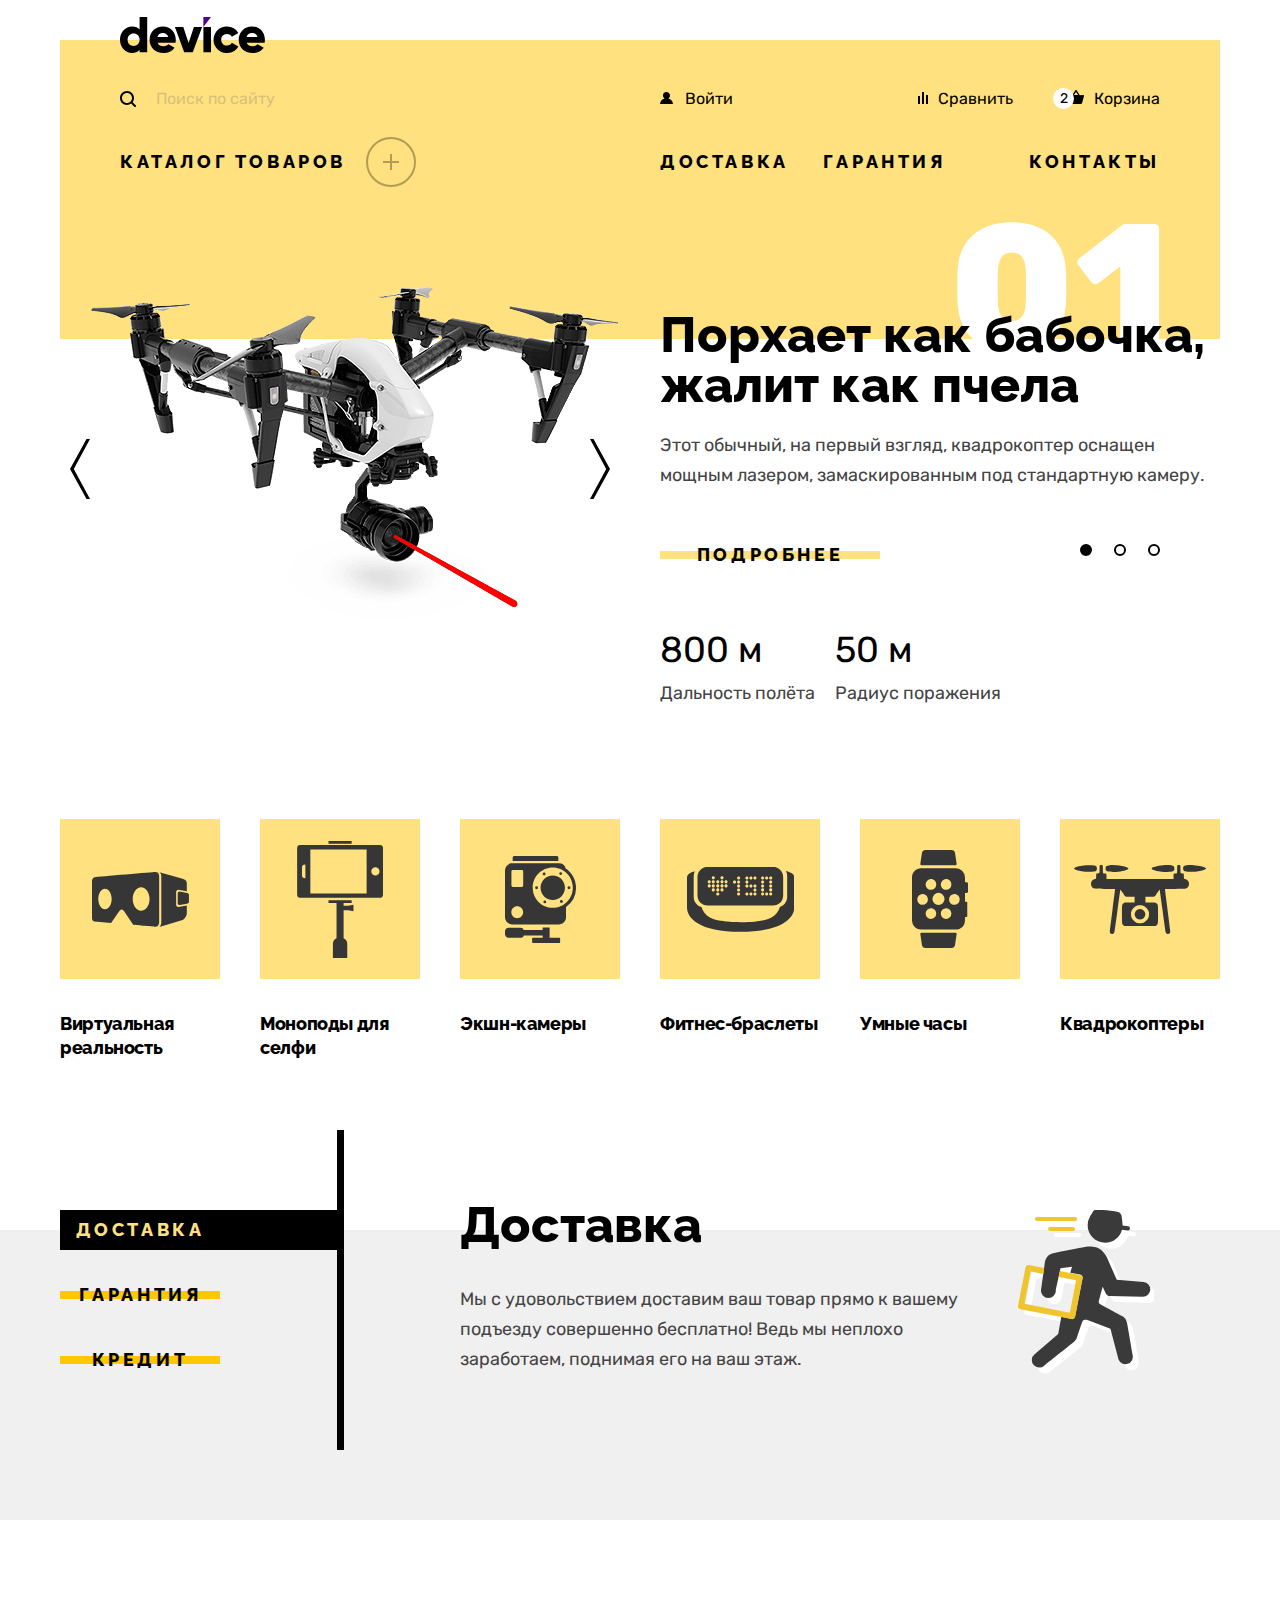
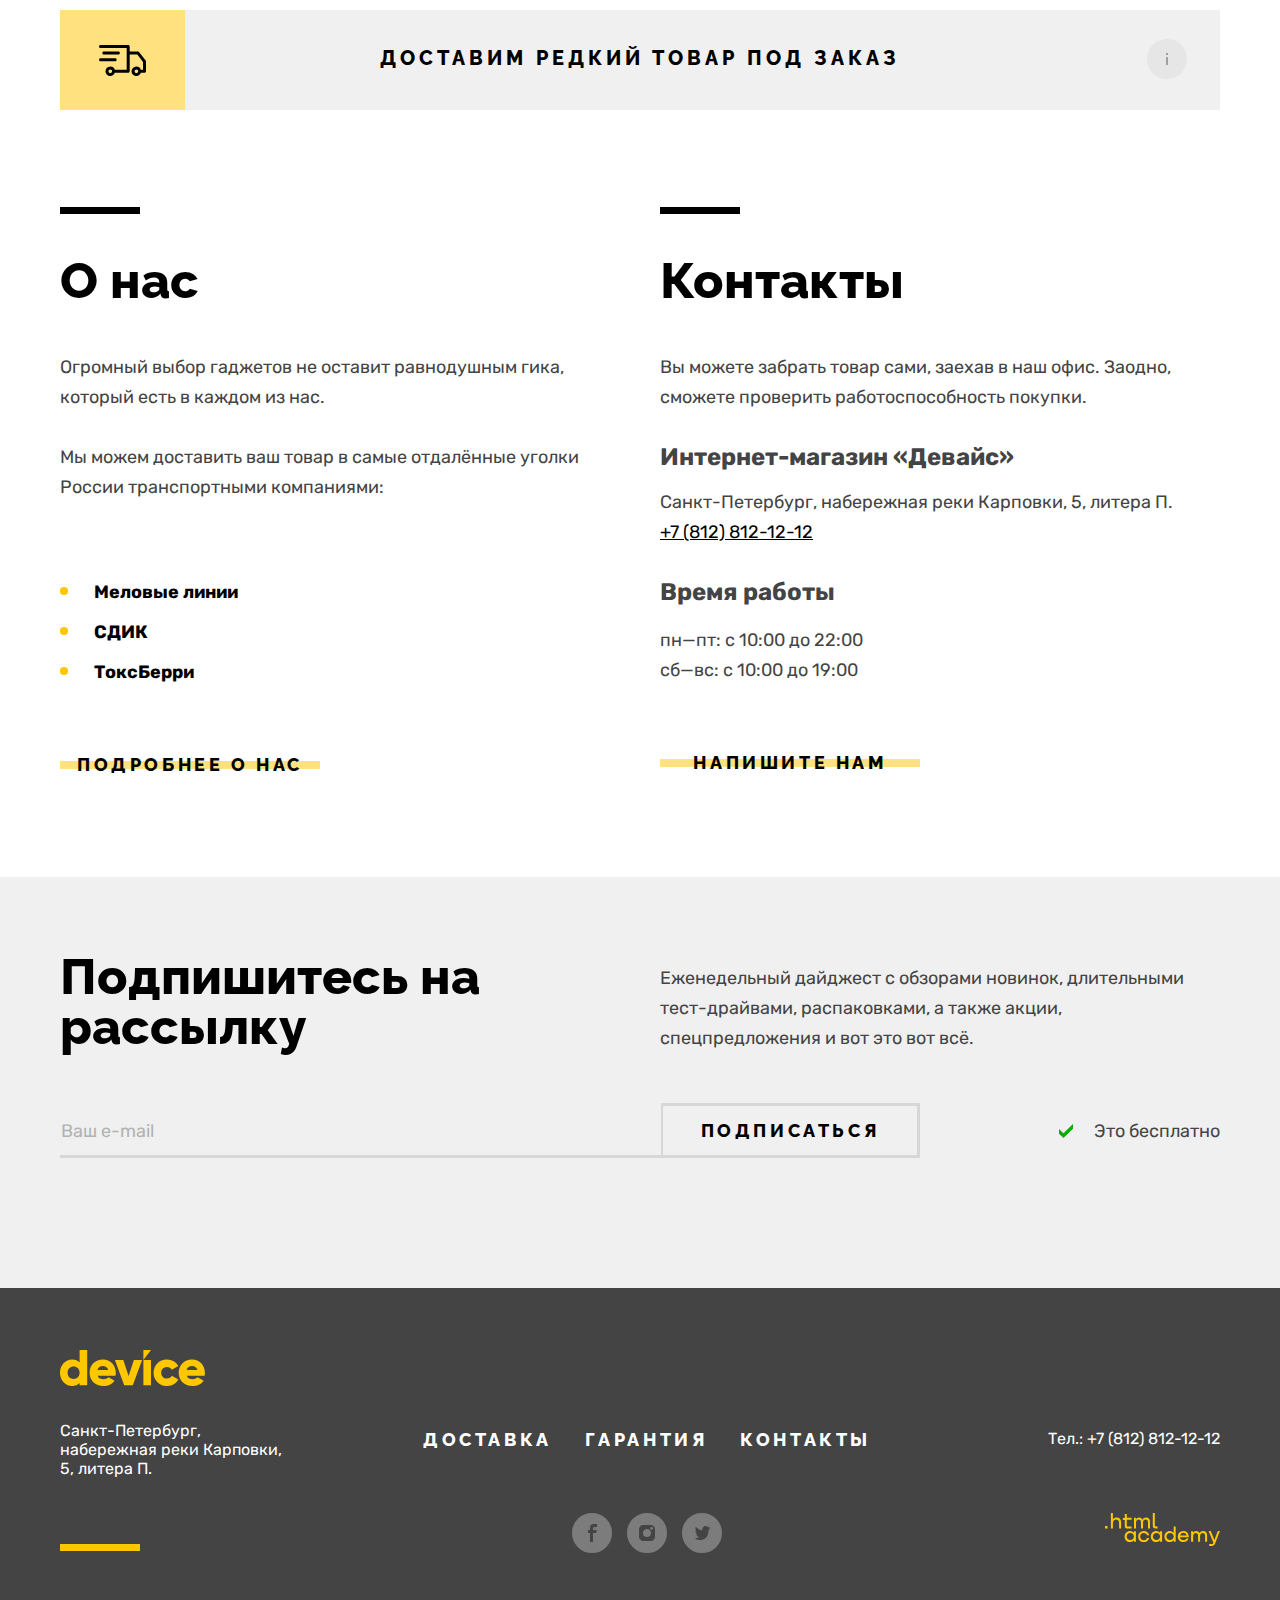
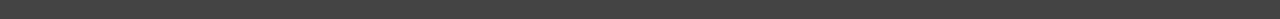
==== commit 81b38a3c: "Завершение верстки всех компонентов" ====
--- a/index.html
+++ b/index.html
@@ -19,7 +19,31 @@
           <input class="search-line" type="search" name="querry" id="search" placeholder="Поиск по сайту" required>
           <button class="search-button" type="submit">Найти</button>
         </form>
-        <a class="navigation-link navigation-catalog" href="#">Каталог товаров</a>
+        <div class="header-catalog-container">
+          <a class="navigation-link navigation-catalog" href="#">Каталог товаров</a>
+          <div class="catalog-popover">
+            <ul class="subcatalog">
+              <li class="subcatalog-item">
+                <a class="subcatalog-link" href="#">Виртуальная реальность</a>
+              </li>
+              <li class="subcatalog-item">
+                <a class="subcatalog-link" href="catalog.html">Моноподы для селфи</a>
+              </li>
+              <li class="subcatalog-item">
+                <a class="subcatalog-link" href="#">Экшн-камеры</a>
+              </li>
+              <li class="subcatalog-item">
+                <a class="subcatalog-link" href="#">Фитнес-браслеты</a>
+              </li>
+              <li class="subcatalog-item">
+                <a class="subcatalog-link" href="#">Умные часы</a>
+              </li>
+              <li class="subcatalog-item">
+                <a class="subcatalog-link" href="#">Квадрокоптеры</a>
+              </li>
+            </ul>
+          </div>
+        </div>
       </div>
       <div class="header-right-column">
         <ul class="navigation-list navigation-user">
@@ -34,6 +58,36 @@
           </li>
           <li class="navigation-item cart">
             <a class="navigation-link navigation-link-cart" href="#">Корзина</a>
+            <div class="popover">
+              <div class="popover-content">
+                <h2 class="visually-hidden">Корзина</h2>
+                <ul class="cart-list">
+                  <li class="cart-list-item">
+                    <a class="cart-item-link" href="#">
+                      <img class="cart-item-img" src="img/catalog/product-1.jpg" width="41" height="43" alt="">
+                      <h3 class="cart-item-title">Любительская селфи-палка</h3>
+                    </a>
+                    <button class="cart-item-delete">
+                      <span class="visually-hidden">Удалить из корзины</span>
+                    </button>
+                  </li>
+                  <li class="cart-list-item">
+                    <a class="cart-item-link" href="#">
+                      <img class="cart-item-img" src="img/catalog/product-2.jpg" width="41" height="43" alt="">
+                      <h3 class="cart-item-title">Профессиональная селфи-палка</h3>
+                    </a>
+                    <button class="cart-item-delete">
+                      <span class="visually-hidden">Удалить из корзины</span>
+                    </button>
+                  </li>
+                </ul>
+                <div class="total">
+                  <p class="number-of-item">Товаров: 2</p>
+                  <p class="total-sum">Сумма: 2000 &#8381;</p>
+                </div>
+                <a class="open-cart-link" href="#">Открыть корзину</a>
+              </div>
+            </div>
           </li>
         </ul>
         <ul class="navigation-list navigation-menu">
@@ -56,15 +110,25 @@
     <section class="promo-slider wrapper">
       <h2 class="visually-hidden">Рекомендуем</h2>
       <div class="slider-image-container">
-        <img class="slider-image active" src="img/slider/slider-1.png" width="560" height="560" alt="Квадрокоптер">
-        <img class="slider-image" src="img/slider/slider-2.png" width="560" height="560" alt="Фитнес-браслет">
-        <img class="slider-image" src="img/slider/slider-3.png" width="560" height="560" alt="Палка для селфи">
-        <button class="slider-button slider-prev" type="button">
-          <span class="visually-hidden">Предыдущее фото</span>
-        </button>
-        <button class="slider-button slider-next" type="button">
-          <span class="visually-hidden">Следующее фото</span>
-        </button>
+        <ol class="slider-image-list">
+          <li class="slider-image-item active">
+            <img class="slider-image" src="img/slider/slider-1.png" width="560" height="560" alt="Квадрокоптер">
+          </li>
+          <li class="slider-image-item">
+            <img class="slider-image" src="img/slider/slider-2.png" width="560" height="560" alt="Фитнес-браслет">
+          </li>
+          <li class="slider-image-item">
+            <img class="slider-image" src="img/slider/slider-3.png" width="560" height="560" alt="Палка для селфи">
+          </li>
+        </ol>
+        <div class="slider-controls">
+          <button class="slider-button slider-prev" type="button">
+            <span class="visually-hidden">Предыдущее фото</span>
+          </button>
+          <button class="slider-button slider-next" type="button">
+            <span class="visually-hidden">Следующее фото</span>
+          </button>
+        </div>
       </div>
 
       <div class="slider-description-container">
@@ -216,8 +280,8 @@
       <h2 class="visually-hidden">Доставка под заказ</h2>
       <a class="delivery-on-order-link" href="">
         <svg class="delivery-car" aria-hidden="true" focusable="false" width="47" height="31" fill="none" xmlns="http://www.w3.org/2000/svg">
-          <path d="m46.7 15.4-6.5-8.2c-.3-.4-.7-.6-1.2-.6h-8.3V1.5C30.7.7 30 0 29.2 0H1.5C.7 0 0 .7 0 1.5S.7 3 1.5 3h26.2v21.7H15.8a4.7 4.7 0 0 0-4.5-3.3 4.9 4.9 0 0 0-4.8 4.8c0 2.6 2.2 4.8 4.8 4.8 2.1 0 3.9-1.4 4.5-3.3h13.4c.8 0 1.5-.7 1.5-1.5V9.6h7.6l5.7 7.3v7.9h-2.2a4.7 4.7 0 0 0-4.5-3.3 4.9 4.9 0 0 0-4.8 4.8c0 2.6 2.1 4.8 4.8 4.8 2.1 0 3.9-1.4 4.5-3.3h3.7c.8 0 1.5-.7 1.5-1.5v-9.9c0-.4-.1-.7-.3-1ZM11.3 28c-1 0-1.8-.8-1.8-1.8s.8-1.8 1.8-1.8 1.8.8 1.8 1.8-.9 1.8-1.8 1.8Zm26.1 0c-1 0-1.8-.8-1.8-1.8s.8-1.8 1.8-1.8 1.8.8 1.8 1.8-.9 1.8-1.8 1.8Z" fill="#000"/>
-          <path d="M19.4 9.6c.8 0 1.5-.7 1.5-1.5s-.7-1.5-1.5-1.5H4.8c-.8 0-1.5.7-1.5 1.5S4 9.6 4.8 9.6h14.6Zm-1.7 5.1c0-.8-.7-1.5-1.5-1.5H1.5c-.8 0-1.5.7-1.5 1.5s.7 1.5 1.5 1.5h14.7c.8 0 1.5-.7 1.5-1.5Z" fill="#000"/>
+          <path d="m46.7 15.4-6.5-8.2c-.3-.4-.7-.6-1.2-.6h-8.3V1.5C30.7.7 30 0 29.2 0H1.5C.7 0 0 .7 0 1.5S.7 3 1.5 3h26.2v21.7H15.8a4.7 4.7 0 0 0-4.5-3.3 4.9 4.9 0 0 0-4.8 4.8c0 2.6 2.2 4.8 4.8 4.8 2.1 0 3.9-1.4 4.5-3.3h13.4c.8 0 1.5-.7 1.5-1.5V9.6h7.6l5.7 7.3v7.9h-2.2a4.7 4.7 0 0 0-4.5-3.3 4.9 4.9 0 0 0-4.8 4.8c0 2.6 2.1 4.8 4.8 4.8 2.1 0 3.9-1.4 4.5-3.3h3.7c.8 0 1.5-.7 1.5-1.5v-9.9c0-.4-.1-.7-.3-1ZM11.3 28c-1 0-1.8-.8-1.8-1.8s.8-1.8 1.8-1.8 1.8.8 1.8 1.8-.9 1.8-1.8 1.8Zm26.1 0c-1 0-1.8-.8-1.8-1.8s.8-1.8 1.8-1.8 1.8.8 1.8 1.8-.9 1.8-1.8 1.8Z" fill="#000" />
+          <path d="M19.4 9.6c.8 0 1.5-.7 1.5-1.5s-.7-1.5-1.5-1.5H4.8c-.8 0-1.5.7-1.5 1.5S4 9.6 4.8 9.6h14.6Zm-1.7 5.1c0-.8-.7-1.5-1.5-1.5H1.5c-.8 0-1.5.7-1.5 1.5s.7 1.5 1.5 1.5h14.7c.8 0 1.5-.7 1.5-1.5Z" fill="#000" />
         </svg>
         Доставим редкий товар под заказ
       </a>
@@ -305,7 +369,7 @@
               <a class="social-link facebook" href="https://www.facebook.com/htmlacademy">
                 <span class="visually-hidden">Фейсбук</span>
                 <svg class="social-img" aria-hidden="true" focusable="false" width="9" height="18" viewBox="0 0 9 18" fill="none" xmlns="http://www.w3.org/2000/svg">
-                  <path d="M6.5 3H9V0H5.6C2.8 0 2 1.7 2 4.2V6H0v3h2v9h3V9h3.3l.6-3H5V4.5C5 3.7 5.3 3 6.5 3Z"/>
+                  <path d="M6.5 3H9V0H5.6C2.8 0 2 1.7 2 4.2V6H0v3h2v9h3V9h3.3l.6-3H5V4.5C5 3.7 5.3 3 6.5 3Z" />
                 </svg>
               </a>
             </li>
@@ -313,7 +377,7 @@
               <a class="social-link instagram" href="https://www.instagram.com/htmlacademy/">
                 <span class="visually-hidden">Инстаграм</span>
                 <svg class="social-img" aria-hidden="true" focusable="false" width="16" height="16" viewBox="0 0 16 16" fill="none" xmlns="http://www.w3.org/2000/svg">
-                  <path d="M14.7 1.3c-.9-.9-2-1.3-3.4-1.3H4.7A4.5 4.5 0 0 0 0 4.7v6.6c0 1.4.4 2.6 1.4 3.4.9.9 2 1.3 3.3 1.3h6.6c1.4 0 2.6-.4 3.4-1.3a5 5 0 0 0 1.3-3.4V4.7c0-1.4-.4-2.6-1.3-3.4ZM8 12.1A4.1 4.1 0 0 1 3.9 8c0-2.3 1.9-4.1 4.1-4.1 2.2 0 4.1 1.8 4.1 4.1s-1.9 4.1-4.1 4.1Zm4.6-7.4c-.7 0-1.3-.5-1.3-1.3s.5-1.3 1.3-1.3c.7 0 1.3.6 1.3 1.3 0 .7-.6 1.3-1.3 1.3Z"/>
+                  <path d="M14.7 1.3c-.9-.9-2-1.3-3.4-1.3H4.7A4.5 4.5 0 0 0 0 4.7v6.6c0 1.4.4 2.6 1.4 3.4.9.9 2 1.3 3.3 1.3h6.6c1.4 0 2.6-.4 3.4-1.3a5 5 0 0 0 1.3-3.4V4.7c0-1.4-.4-2.6-1.3-3.4ZM8 12.1A4.1 4.1 0 0 1 3.9 8c0-2.3 1.9-4.1 4.1-4.1 2.2 0 4.1 1.8 4.1 4.1s-1.9 4.1-4.1 4.1Zm4.6-7.4c-.7 0-1.3-.5-1.3-1.3s.5-1.3 1.3-1.3c.7 0 1.3.6 1.3 1.3 0 .7-.6 1.3-1.3 1.3Z" />
                 </svg>
               </a>
             </li>
@@ -321,7 +385,7 @@
               <a class="social-link twitter" href="https://www.twitter.com/htmlacademy_ru">
                 <span class="visually-hidden">Твиттер</span>
                 <svg class="social-img" aria-hidden="true" focusable="false" width="15" height="14" viewBox="0 0 15 14" fill="none" xmlns="http://www.w3.org/2000/svg">
-                  <path d="M9.7.1c1.5-.5 2.6.3 3.2 1.1l1.7-.6a2 2 0 0 1-.8 1.6c.7.2 1.2-.4 1.2-.4-.1.9-.9 1.7-1.4 1.9-.2 6.3-2.8 10.4-8.9 10.3h-.4C4 14 .6 13.6 0 12.2c2 .2 3.4-.4 4.1-1.1-.8-.3-2.4-.4-2.6-2.8.3.2.5.3 1.1.2C1.5 7.7.3 7 .4 5c.3.3.9.5 1.2.4C1 5.2-.2 2.3.8.8c1.6 1.7 3.3 3.4 6.3 3.5.2-2.1 1-3.5 2.6-4.2Z"/>
+                  <path d="M9.7.1c1.5-.5 2.6.3 3.2 1.1l1.7-.6a2 2 0 0 1-.8 1.6c.7.2 1.2-.4 1.2-.4-.1.9-.9 1.7-1.4 1.9-.2 6.3-2.8 10.4-8.9 10.3h-.4C4 14 .6 13.6 0 12.2c2 .2 3.4-.4 4.1-1.1-.8-.3-2.4-.4-2.6-2.8.3.2.5.3 1.1.2C1.5 7.7.3 7 .4 5c.3.3.9.5 1.2.4C1 5.2-.2 2.3.8.8c1.6 1.7 3.3 3.4 6.3 3.5.2-2.1 1-3.5 2.6-4.2Z" />
                 </svg>
               </a>
             </li>
@@ -337,12 +401,51 @@
         </section>
         <a class="footer-htmlacademy-link" href="https://htmlacademy.ru/">
           <svg class="htmlacademy-img" aria-hidden="true" focusable="false" width="115" height="33" fill="none" xmlns="http://www.w3.org/2000/svg">
-            <path d="M0 12.9v2.6h2.5v-2.6H0Zm11.6-8.4c-1.6 0-2.8.7-3.6 1.7h-.1V0h-2v15.5h2v-5.3c0-2.1 1.3-3.6 3.3-3.6 1.8 0 2.9 1.4 2.9 3.2v5.7h2V9.4c.1-3-1.8-4.9-4.5-4.9Zm15 .3h-4.8V1.1h-2v3.8h-1.9v2h1.9v6c0 1.7 1 2.7 2.7 2.7h4.1v-2h-3.7c-.7 0-1.1-.4-1.1-1.1V6.8h4.8v-2Zm14.5-.2c-1.6 0-2.9.8-3.5 2.1h-.1a3.7 3.7 0 0 0-3.4-2.1c-1.4 0-2.5.8-3.1 1.8h-.1V4.8H29v10.6h2V10c0-2 1-3.5 2.6-3.5 1.5 0 2.4 1 2.4 2.6v6.3h2V9.8c0-2.4 1.4-3.3 2.6-3.3 1.5 0 2.4 1 2.4 2.6v6.3h2V8.9c.1-2.5-1.4-4.3-3.9-4.3Zm6.7 8.1c0 1.7 1 2.7 2.8 2.7h2v-2h-1.7c-.7 0-1.1-.4-1.1-1.1V0h-2v12.7Zm-18.9 7a4.9 4.9 0 0 0-3.9-1.8c-3.1 0-5.4 2.3-5.4 5.6s2.3 5.6 5.4 5.6c1.8 0 3-.8 3.8-1.9h.1v1.6h2V18.2h-2v1.5Zm-3.6 7.4a3.5 3.5 0 0 1-3.6-3.6c0-2 1.4-3.6 3.6-3.6s3.6 1.6 3.6 3.6c0 1.9-1.4 3.6-3.6 3.6ZM44.2 22c-.5-2.4-2.6-4.1-5.4-4.1a5.4 5.4 0 0 0-5.6 5.6c0 3.1 2.2 5.6 5.6 5.6 2.8 0 4.9-1.8 5.4-4.2h-2.1a3.4 3.4 0 0 1-3.3 2.3 3.5 3.5 0 0 1-3.6-3.6c0-2 1.4-3.6 3.6-3.6 1.6 0 2.8 1 3.3 2.2h2.1V22Zm10.9-2.3a4.9 4.9 0 0 0-3.9-1.8c-3.1 0-5.4 2.3-5.4 5.6s2.3 5.6 5.4 5.6c1.8 0 3-.8 3.8-1.9h.1v1.6h2V18.2h-2v1.5Zm-3.6 7.4a3.5 3.5 0 0 1-3.6-3.6c0-2 1.4-3.6 3.6-3.6s3.6 1.6 3.6 3.6c0 1.9-1.5 3.6-3.6 3.6Zm17.2-7.3a5 5 0 0 0-3.9-1.9c-3.1 0-5.4 2.3-5.4 5.6s2.2 5.6 5.4 5.6c1.7 0 3-.8 3.8-1.8h.1v1.5h2V13.4h-2v6.4Zm-3.6 7.3a3.5 3.5 0 0 1-3.6-3.6c0-2 1.4-3.6 3.6-3.6s3.6 1.6 3.6 3.6c-.1 2-1.5 3.6-3.6 3.6Zm13.2-9.2a5.4 5.4 0 0 0-5.5 5.6c0 3 2.1 5.6 5.5 5.6 2.5 0 4.5-1.3 5.2-3.6h-2.1c-.5 1-1.6 1.6-3 1.6-1.9 0-3.3-1.3-3.4-2.9h8.8c.2-3.6-2-6.3-5.5-6.3Zm0 1.9c1.7 0 3 1 3.3 2.6h-6.5a3.2 3.2 0 0 1 3.2-2.6Zm19.9-1.9a4 4 0 0 0-3.6 2h-.1c-.6-1.2-1.8-2-3.4-2-1.4 0-2.5.7-3.1 1.8v-1.5h-1.9v10.6h2v-5.4c0-2 1-3.4 2.6-3.5 1.5 0 2.4 1 2.4 2.6v6.3h2v-5.6c0-2.4 1.4-3.3 2.6-3.3 1.5 0 2.4 1 2.4 2.6v6.3h2v-6.5c.1-2.6-1.4-4.4-3.9-4.4Zm11.2 9.1-3.6-8.9h-2.2l4.8 11.6c-.3.9-.7 1.2-1.7 1.2h-2.5v2h2.5c1.8 0 2.8-.8 3.5-2.6l4.7-12.2h-2.1l-3.4 8.9Z"/>
+            <path d="M0 12.9v2.6h2.5v-2.6H0Zm11.6-8.4c-1.6 0-2.8.7-3.6 1.7h-.1V0h-2v15.5h2v-5.3c0-2.1 1.3-3.6 3.3-3.6 1.8 0 2.9 1.4 2.9 3.2v5.7h2V9.4c.1-3-1.8-4.9-4.5-4.9Zm15 .3h-4.8V1.1h-2v3.8h-1.9v2h1.9v6c0 1.7 1 2.7 2.7 2.7h4.1v-2h-3.7c-.7 0-1.1-.4-1.1-1.1V6.8h4.8v-2Zm14.5-.2c-1.6 0-2.9.8-3.5 2.1h-.1a3.7 3.7 0 0 0-3.4-2.1c-1.4 0-2.5.8-3.1 1.8h-.1V4.8H29v10.6h2V10c0-2 1-3.5 2.6-3.5 1.5 0 2.4 1 2.4 2.6v6.3h2V9.8c0-2.4 1.4-3.3 2.6-3.3 1.5 0 2.4 1 2.4 2.6v6.3h2V8.9c.1-2.5-1.4-4.3-3.9-4.3Zm6.7 8.1c0 1.7 1 2.7 2.8 2.7h2v-2h-1.7c-.7 0-1.1-.4-1.1-1.1V0h-2v12.7Zm-18.9 7a4.9 4.9 0 0 0-3.9-1.8c-3.1 0-5.4 2.3-5.4 5.6s2.3 5.6 5.4 5.6c1.8 0 3-.8 3.8-1.9h.1v1.6h2V18.2h-2v1.5Zm-3.6 7.4a3.5 3.5 0 0 1-3.6-3.6c0-2 1.4-3.6 3.6-3.6s3.6 1.6 3.6 3.6c0 1.9-1.4 3.6-3.6 3.6ZM44.2 22c-.5-2.4-2.6-4.1-5.4-4.1a5.4 5.4 0 0 0-5.6 5.6c0 3.1 2.2 5.6 5.6 5.6 2.8 0 4.9-1.8 5.4-4.2h-2.1a3.4 3.4 0 0 1-3.3 2.3 3.5 3.5 0 0 1-3.6-3.6c0-2 1.4-3.6 3.6-3.6 1.6 0 2.8 1 3.3 2.2h2.1V22Zm10.9-2.3a4.9 4.9 0 0 0-3.9-1.8c-3.1 0-5.4 2.3-5.4 5.6s2.3 5.6 5.4 5.6c1.8 0 3-.8 3.8-1.9h.1v1.6h2V18.2h-2v1.5Zm-3.6 7.4a3.5 3.5 0 0 1-3.6-3.6c0-2 1.4-3.6 3.6-3.6s3.6 1.6 3.6 3.6c0 1.9-1.5 3.6-3.6 3.6Zm17.2-7.3a5 5 0 0 0-3.9-1.9c-3.1 0-5.4 2.3-5.4 5.6s2.2 5.6 5.4 5.6c1.7 0 3-.8 3.8-1.8h.1v1.5h2V13.4h-2v6.4Zm-3.6 7.3a3.5 3.5 0 0 1-3.6-3.6c0-2 1.4-3.6 3.6-3.6s3.6 1.6 3.6 3.6c-.1 2-1.5 3.6-3.6 3.6Zm13.2-9.2a5.4 5.4 0 0 0-5.5 5.6c0 3 2.1 5.6 5.5 5.6 2.5 0 4.5-1.3 5.2-3.6h-2.1c-.5 1-1.6 1.6-3 1.6-1.9 0-3.3-1.3-3.4-2.9h8.8c.2-3.6-2-6.3-5.5-6.3Zm0 1.9c1.7 0 3 1 3.3 2.6h-6.5a3.2 3.2 0 0 1 3.2-2.6Zm19.9-1.9a4 4 0 0 0-3.6 2h-.1c-.6-1.2-1.8-2-3.4-2-1.4 0-2.5.7-3.1 1.8v-1.5h-1.9v10.6h2v-5.4c0-2 1-3.4 2.6-3.5 1.5 0 2.4 1 2.4 2.6v6.3h2v-5.6c0-2.4 1.4-3.3 2.6-3.3 1.5 0 2.4 1 2.4 2.6v6.3h2v-6.5c.1-2.6-1.4-4.4-3.9-4.4Zm11.2 9.1-3.6-8.9h-2.2l4.8 11.6c-.3.9-.7 1.2-1.7 1.2h-2.5v2h2.5c1.8 0 2.8-.8 3.5-2.6l4.7-12.2h-2.1l-3.4 8.9Z" />
           </svg>
         </a>
       </div>
     </div>
   </footer>
+  <div class="modal-container modal-container-close">
+    <div class="modal">
+      <button class="modal-close">
+        <span class="visually-hidden">Закрыть окно</span>
+      </button>
+      <h2 class="modal-title">Доставка под заказ</h2>
+      <form class="modal-form" action="https://echo.htmlacademy.ru/" method="post">
+        <label class="modal-label label-name" for="modal-name">Ваше имя:</label>
+        <input class="modal-input input-name" type="text" name="name" id="modal-name" placeholder="Имя Фамилия" required>
+        <p class="under-text under-name-text">Пожалуйста, представьтесь</p>
+        <label class="modal-label label-email" for="modal-email">Ваш e-mail:</label>
+        <input class="modal-input input-email" type="email" name="email" id="modal-email" placeholder="Введите e-mail" required>
+        <p class="under-text under-email-text">Забавный у вас адрес</p>
+        <label class="modal-label label-request" for="modal-request">Что нужно привезти:</label>
+        <input class="modal-input input-request" type="text" name="request" id="modal-request" placeholder="В свободной форме" required>
+        <div class="label-number-container">
+          <label class="modal-label label-number" for="modal-number">Количество:</label>
+          <button class="info-button">
+            <span class="visually-hidden">Дополнительная информация</span>
+          </button>
+          <div class="info-popover">
+            <p class="info-text">Постараемся найти, сколько нужно. Привезём сколько получится по требованиям к провозу багажа.</p>
+          </div>
+        </div>
+        <div class="modal-number-group">
+          <input class="modal-input input-number" type="number" name="number" id="modal-number" value="1" required>
+
+            <button class="number-group-button number-minus" type="button">
+              <span class="visually-hidden">Убавить</span>
+            </button>
+            <button class="number-group-button number-plus" type="button">
+              <span class="visually-hidden">Прибавить</span>
+            </button>
+
+        </div>
+        <button class="modal-form-submit" type="submit">Отправить</button>
+      </form>
+    </div>
+  </div>
 </body>
 
 </html>
--- a/css/styles.css
+++ b/css/styles.css
@@ -53,12 +53,6 @@
 .wrapper {
   width: 1160px;
   margin: 0 auto;
-}
-
-button:focus,
-input:focus,
-a:focus {
-  outline: none;;
 }
 
 html {
@@ -98,6 +92,10 @@
 .header-logo-link {
   display: block;
   margin-bottom: 26px;
+}
+
+.header-logo-link:focus {
+  outline: none;
 }
 
 .page-header-logo {
@@ -158,6 +156,7 @@
 
 .search-line:focus {
   border-color: #af4fff;
+  outline: none;
 }
 
 .search-line:valid {
@@ -188,6 +187,7 @@
 
 .search-button:focus-visible {
   border-color: #af4fff;
+  outline: none;
 }
 
 .search-button:hover {
@@ -204,9 +204,22 @@
   border-color: #000000;
 }
 
+.header-catalog-container {
+  position: relative;
+}
+
+.header-catalog-container:focus-within .catalog-popover {
+  display: block;
+}
+
+.header-catalog-container:hover .catalog-popover{
+  display: block;
+}
+
 .navigation-catalog {
   position: relative;
 
+  width: min-content;
   margin-right: auto;
   margin-left: -20px;
   padding-top: 12px;
@@ -218,6 +231,8 @@
 
   border: 2px solid #ffe17f;
   border-radius: 25px;
+
+  white-space: nowrap;
 }
 
 .navigation-catalog::before {
@@ -281,11 +296,87 @@
   content: "";
 }
 
+.catalog-popover {
+  position: absolute;
+  left: -60px;
+  z-index: 1;
+
+  display: none;
+  box-sizing: border-box;
+  min-height: 180px;
+  width: 1160px;
+  padding: 33px 60px 58px 60px;
+
+  font-size: 16px;
+  line-height: 19px;
+
+  background-color: #ffe17f;
+}
+
+.subcatalog {
+  display: grid;
+  grid-template-columns: 219px 181px min-content;
+  grid-template-rows: repeat(3, 19px);
+  column-gap: 20px;
+  row-gap: 15px;
+  margin: 0;
+  padding: 0;
+
+  grid-auto-flow: column;
+  list-style-type: none;
+}
+
+.subcatalog-item:last-child {
+  grid-row: 1 / 2;
+  grid-column: 3 / 4;
+}
+
+.subcatalog-link {
+  position: relative;
+
+  display: inline-block;
+
+  color: inherit;
+  text-decoration: none;
+}
+
+.subcatalog-link::after {
+  position: absolute;
+  top: -3px;
+  right: -15px;
+  bottom: -5px;
+  left: -15px;
+
+  border-radius: 13.5px;
+
+  content: "";
+}
+
+.subcatalog-link:focus-visible {
+  outline: none;
+}
+
+.subcatalog-link:focus-visible::after {
+  border: 2px solid #af4fff;
+}
+
+.subcatalog-link:hover {
+  opacity: 0.6;
+}
+
+.subcatalog-link:active {
+  opacity: 0.3;
+}
+
 .navigation-list {
   margin: 0;
   padding: 0;
 
   list-style-type: none;
+}
+
+.navigation-item {
+  position: relative;
 }
 
 .navigation-user {
@@ -321,7 +412,11 @@
   border-radius: 20px;
 }
 
-.navigation-user .navigation-link:focus-visible {
+.navigation-link:focus {
+  outline: none;
+}
+
+.navigation-user .navigation-link:not(.navigation-link-exit):focus-visible {
   border-color: #af4fff;
 }
 
@@ -345,7 +440,6 @@
   margin-right: auto;
 
   visibility: hidden;
-  opacity: 0.3;
 }
 
 .cart {
@@ -362,6 +456,25 @@
   background-position: left 19px bottom 12px;
 }
 
+.navigation-link-exit {
+  position: relative;
+
+  color: rgba(0, 0, 0, 0.3);
+}
+
+.navigation-link-exit:focus-visible::before {
+  position: absolute;
+  top: -2px;
+  right: -20px;
+  bottom: -2px;
+  left: -20px;
+
+  border: 2px solid #af4fff;
+  border-radius: 20px;
+
+  content: "";
+}
+
 .navigation-link-compare {
   padding-right: 19px;
   padding-left: 39px;
@@ -400,149 +513,191 @@
   content: "2";
 }
 
-.navigation-menu {
-  display: flex;
-  justify-content: flex-end;
-  flex-wrap: wrap;
-
-  letter-spacing: 0.2em;
-}
-
-.navigation-menu .navigation-item:nth-child(3n-2) {
-  margin-left: -17px;
-}
-
-.navigation-menu .navigation-item:nth-child(3n) {
-  margin-right: -17px;
+.cart:focus-within .popover {
+  display: block;
+}
+
+.cart:hover .popover,
+.popover:hover {
+  display: block;
+}
+
+.popover {
+  position: absolute;
+  top: 37px;
+  left: 26px;
+  z-index: 1;
+
+  display: none;
+  min-height: 105px;
+  width: 280px;
+  padding: 20px;
+  padding-top: 26px;
+
+  font-size: 16px;
+  line-height: 20px;
+  color: #ffffff;
+
+  background:
+    linear-gradient(transparent 6px, #000000 6px),
+    url("../img/triangle.svg") top 0 left 153px no-repeat;
+  box-shadow: 0 10px rgba(0, 0, 0, 0.1);
+
+  transform: translateX(-50%);
+}
+
+.popover-content {
+  display: flex;
+  flex-direction: column;
+  justify-content: space-between;
+}
+
+.cart-list {
+  display: flex;
+  flex-direction: column;
+  margin: 0;
+  padding: 0;
+}
+
+.cart-list-item {
+  position: relative;
+
+  display: flex;
+  padding-bottom: 20px;
+}
+
+.cart-list-item:not(:first-child) {
+  padding-top: 20px;
+}
+
+.cart-list-item:not(:first-child)::before {
+  position: absolute;
+  top: -1px;
+  left: -20px;
+
+  width: 320px;
+  height: 1px;
+
+  background-color: rgba(255, 255, 255, 0.1);
+
+  content: "";
+}
+
+.cart-item-link {
+  display: flex;
+
+  color: inherit;
+  text-decoration: none;
+}
+
+.cart-item-img {
+  margin-right: 23px;
+}
+
+.cart-item-title {
+  width: 180px;
+  margin: 0;
+  padding: 0;
+
+  font-size: inherit;
+}
+
+.cart-item-link:focus-visible {
+  color: #af4fff;
+
+  outline: none;
+}
+
+.cart-item-link:focus-visible .cart-item-img {
+  outline: 5px solid #af4fff;
+}
+
+.cart-item-link:hover {
+  opacity: 0.6;
+}
+
+.cart-item-link:active {
+  opacity: 0.3;
+}
+
+.cart-item-delete {
+  position: relative;
+
+  width: 11px;
+  height: 11px;
+  margin: 0;
+  margin-top: 7px;
+  margin-right: 1px;
   margin-left: auto;
-}
-
-.navigation-menu .navigation-item:last-child {
-  margin-right: -17px;
-}
-
-.navigation-menu-link {
-  position: relative;
-
-  padding-top: 14px;
-  padding-right: 17px;
-  padding-bottom: 15px;
-  padding-left: 17px;
-}
-
-.navigation-menu-link::before {
-  position: absolute;
-  right: -3px;
-  bottom: 0;
-  left: -3px;
-
-  box-sizing: border-box;
-  height: 50px;
-
-  content: '';
-}
-
-.navigation-menu-link:focus-visible::before {
-  border: 2px solid #af4fff;
-  border-radius: 25px;
-}
-
-.navigation-menu-link:hover::before {
-  right: 20px;
-  bottom: 7px;
-  left: 17px;
-
-  height: 2px;
-
-  background-color: #000000;
-}
-
-.navigation-menu-link:active {
+  padding: 0;
+
+  background-color: transparent;
+  border: none;
+  border-radius: 50%;
+
+  cursor: pointer;
+}
+
+.cart-item-delete::before,
+.cart-item-delete::after {
+  position: absolute;
+  top: 50%;
+  left: 50%;
+
+  width: 15px;
+  height: 1.5px;
+
+  background-color: #ffffff;
+
+  content: "";
+}
+
+.cart-item-delete:focus-visible {
+  outline: 2px solid #af4fff;
+
+  outline-offset: 7px;
+}
+
+.cart-item-delete:hover {
+  opacity: 0.6;
+}
+
+.cart-item-delete:active {
   opacity: 0.3;
 }
 
-.navigation-menu-link:active::before {
-  right: 20px;
-  bottom: 7px;
-  left: 17px;
-
-  height: 2px;
-
-  background-color: #000000;
-}
-
-.main-container {
-  flex-grow: 1;
-}
-
-.promo-slider {
+.cart-item-delete::before {
+  transform: translate(-50%, -50%) rotate(45deg);
+}
+
+.cart-item-delete::after {
+  transform: translate(-50%, -50%) rotate(-45deg);
+}
+
+.total {
   display: flex;
   justify-content: space-between;
-  margin-bottom: 70px;
-
-  background: linear-gradient(#ffe17f 150px, #ffffff 150px);
-}
-
-.slider-image-container {
-  width: 560px;
-}
-
-.slider-image {
-  display: none;
-}
-
-.slider-description-container {
-  width: 560px;
-}
-
-.slider-description-list {
-  margin: 0;
-  padding: 0;
-
-  list-style-type: none;
-}
-
-.slider-description-item {
-  display: none;
-}
-
-.slider-number {
+  align-items: center;
+  min-height: 44px;
+  width: 100%;
+  margin-bottom: 20px;
+  margin-left: -20px;
+  padding-right: 20px;
+  padding-left: 20px;
+
+  background-color: #1a1a1a;
+}
+
+.number-of-item,
+.total-sum {
+  margin: 0;
+
+  vertical-align: middle;
+}
+
+.open-cart-link {
   display: block;
-  margin-top: 85px;
-  margin-right: 50px;
-  margin-left: auto;
-
-  font-size: 180px;
-  line-height: 30px;
-  font-weight: 800;
-  text-align: right;
-  color: #ffffff;
-}
-
-.promo-phrase {
-  margin-top: 6px;
-  margin-bottom: 20px;
-
-  font-family: "Raleway", sans-serif;
-  font-size: 50px;
-  line-height: 50px;
-  font-weight: 800;
-  color: #000000;
-}
-
-.promo-description {
-  margin-bottom: 16px;
-}
-
-.promo-details-link {
-  position: relative;
-  z-index: 0;
-
-  display: block;
-  width: 220px;
-  margin-bottom: 55px;
-  padding-top: 14px;
-  padding-bottom: 15px;
+  padding: 15px 25px;
 
   font-family: "Raleway", sans-serif;
   line-height: 21px;
@@ -552,6 +707,237 @@
   letter-spacing: 0.2em;
   text-decoration: none;
   text-transform: uppercase;
+
+  background-color: #ffffff;
+}
+
+.open-cart-link:focus-visible {
+  outline: 5px solid #af4fff;
+}
+
+.open-cart-link:hover {
+  background-color: #ffe17f;
+}
+
+.open-cart-link:active {
+  color: rgba(0, 0, 0, 0.3);
+
+  background-color: #ffe17f;
+}
+
+.navigation-menu {
+  display: flex;
+  justify-content: flex-end;
+  flex-wrap: wrap;
+
+  letter-spacing: 0.2em;
+}
+
+.navigation-menu .navigation-item:nth-child(3n-2) {
+  margin-left: -17px;
+}
+
+.navigation-menu .navigation-item:nth-child(3n) {
+  margin-right: -17px;
+  margin-left: auto;
+}
+
+.navigation-menu .navigation-item:last-child {
+  margin-right: -17px;
+}
+
+.navigation-menu-link {
+  position: relative;
+
+  padding-top: 14px;
+  padding-right: 17px;
+  padding-bottom: 15px;
+  padding-left: 17px;
+}
+
+.navigation-menu-link::before {
+  position: absolute;
+  right: -3px;
+  bottom: 0;
+  left: -3px;
+
+  box-sizing: border-box;
+  height: 50px;
+
+  content: '';
+}
+
+.navigation-menu-link:focus-visible::before {
+  border: 2px solid #af4fff;
+  border-radius: 25px;
+}
+
+.navigation-menu-link:hover::before {
+  right: 20px;
+  bottom: 7px;
+  left: 17px;
+
+  height: 2px;
+
+  background-color: #000000;
+  border: none;
+}
+
+.navigation-menu-link:active {
+  opacity: 0.3;
+}
+
+.navigation-menu-link:active::before {
+  right: 20px;
+  bottom: 7px;
+  left: 17px;
+
+  height: 2px;
+
+  background-color: #000000;
+  border: none;
+}
+
+.main-container {
+  flex-grow: 1;
+}
+
+.promo-slider {
+  display: flex;
+  justify-content: space-between;
+  margin-bottom: 70px;
+
+  background: linear-gradient(#ffe17f 150px, #ffffff 150px);
+}
+
+.slider-image-container {
+  position: relative;
+
+  width: 560px;
+}
+
+.slider-image-list {
+  margin: 0;
+  padding: 0;
+
+  list-style-type: none;
+}
+
+.slider-image-item {
+  display: none;
+}
+
+.slider-image {
+  display: block;
+}
+
+.slider-controls {
+  position: absolute;
+  top: 50%;
+
+  display: flex;
+  justify-content: space-between;
+  width: 100%;
+
+  transform: translateY(-50%);
+}
+
+.slider-button {
+  box-sizing: border-box;
+  width: 40px;
+  height: 80px;
+  padding: 0;
+
+  background-color: transparent;
+  background-image: url("../img/slider/next-arrow.svg");
+  background-position: center;
+  background-repeat: no-repeat;
+  border: 2px solid transparent;
+  border-radius: 6px;
+
+  cursor: pointer;
+}
+
+.slider-prev {
+  transform: rotate(180deg);
+}
+
+.slider-button:focus-visible {
+  border-color: #af4fff;
+  outline: none;
+}
+
+.slider-button:hover {
+  opacity: 0.6;
+}
+
+.slider-button:active {
+  opacity: 0.3;
+}
+
+.slider-description-container {
+  position: relative;
+
+  width: 560px;
+}
+
+.slider-description-list {
+  margin: 0;
+  padding: 0;
+
+  list-style-type: none;
+}
+
+.slider-description-item {
+  display: none;
+}
+
+.slider-number {
+  display: block;
+  margin-top: 85px;
+  margin-right: 50px;
+  margin-left: auto;
+
+  font-size: 180px;
+  line-height: 30px;
+  font-weight: 800;
+  text-align: right;
+  color: #ffffff;
+}
+
+.promo-phrase {
+  margin-top: 6px;
+  margin-bottom: 20px;
+
+  font-family: "Raleway", sans-serif;
+  font-size: 50px;
+  line-height: 50px;
+  font-weight: 800;
+  color: #000000;
+}
+
+.promo-description {
+  margin-bottom: 40px;
+}
+
+.promo-details-link {
+  position: relative;
+  z-index: 0;
+
+  display: block;
+  width: 220px;
+  margin-bottom: 55px;
+  padding-top: 14px;
+  padding-bottom: 15px;
+
+  font-family: "Raleway", sans-serif;
+  line-height: 21px;
+  font-weight: 800;
+  text-align: center;
+  color: #000000;
+  letter-spacing: 0.2em;
+  text-decoration: none;
+  text-transform: uppercase;
 }
 
 .promo-details-link::before {
@@ -564,11 +950,14 @@
   height: 8px;
 
   background-color: #ffe17f;
-
-  content: "";
-}
-
-
+  outline: none;
+
+  content: "";
+}
+
+.promo-details-link:focus {
+  outline: none;
+}
 
 .promo-details-link:focus-visible::before {
   background-color: #af4fff;
@@ -600,6 +989,7 @@
 .feature-container {
   display: flex;
   flex-direction: column-reverse;
+  gap: 13px;
   margin-right: 20px;
 }
 
@@ -608,6 +998,49 @@
 
   font-size: 36px;
   color: #000000;
+}
+
+.slider-pagination {
+  position: absolute;
+  right: 60px;
+  bottom: 186px;
+
+  display: flex;
+  gap: 22px;
+  margin: 0;
+  padding: 0;
+
+  list-style-type: none;
+}
+
+.slider-pagination-button {
+  box-sizing: border-box;
+  width: 12px;
+  height: 12px;
+  padding: 0;
+
+  background-color: transparent;
+  border: 2px solid #000000;
+  border-radius: 50%;
+
+  cursor: pointer;
+}
+
+.slider-pagination-button:focus-visible {
+  border-color: #af4fff;
+  outline: none;
+}
+
+.slider-pagination-button:hover {
+  opacity: 0.6;
+}
+
+.slider-pagination-button:active {
+  opacity: 0.3;
+}
+
+.pagination-button-current {
+  background-color: #000000;;
 }
 
 .categories {
@@ -671,6 +1104,8 @@
 
 .categories-link:focus-visible {
   color: #af4fff;
+
+  outline: none;
 }
 
 .categories-link:focus-visible::before {
@@ -774,6 +1209,10 @@
   background-color: #000000;
 
   content: "";
+}
+
+.services-button:focus {
+  outline: none;
 }
 
 .services-button:focus-visible::after {
@@ -1081,6 +1520,10 @@
   content: "";
 }
 
+.about-contacts-link:focus {
+  outline: none;
+}
+
 .about-contacts-link:focus-visible::before {
   background-color: #af4fff;
 }
@@ -1130,6 +1573,18 @@
   font-style: normal;
   font-weight: 400;
   color: #000000;
+}
+
+.contacts-phone:focus-visible {
+  outline: 2px solid #af4fff;
+}
+
+.contacts-phone:hover {
+  opacity: 0.6;
+}
+
+.contacts-phone:active {
+  opacity: 0.3;
 }
 
 .working-hours-list {
@@ -1192,7 +1647,7 @@
   padding-top: 13px;
   padding-right: 0;
   padding-bottom: 9px;
-  padding-left: 0;
+  padding-left: 1px;
 
   font-family: inherit;
   font-size: 18px;
@@ -1210,6 +1665,7 @@
 
 .newsletter-email-field:focus {
   background-color: #dcdcdc;
+  outline: none;
 }
 
 .newsletter-email-field:hover {
@@ -1217,7 +1673,17 @@
 }
 
 .newsletter-email-field:invalid:not(:placeholder-shown) {
+  background-color: transparent;
   border-color: #000000;
+}
+
+.newsletter-email-field:valid:not(:placeholder-shown) {
+  background-color: transparent;
+  border-color: #000000;
+}
+
+.newsletter-email-field.error:not(:placeholder-shown) {
+  border-color: #ff3d3d;
 }
 
 .newsletter-text {
@@ -1252,6 +1718,7 @@
 
 .newsletter-button:focus-visible {
   border-color: #af4fff;
+  outline: none;
 }
 
 .newsletter-button:hover {
@@ -1303,6 +1770,10 @@
   display: block;
   width: 145px;
   margin-bottom: 35px;
+}
+
+.footer-logo-link:focus {
+  outline: none;
 }
 
 .footer-logo {
@@ -1373,6 +1844,10 @@
   text-decoration: none;
 }
 
+.footer-navigation-link:focus {
+  outline: none;
+}
+
 .footer-navigation-link:focus-visible::before {
   position: absolute;
   top: 0;
@@ -1465,6 +1940,7 @@
 .social-link:focus-visible {
   background-color: #444444;
   border-color: #af4fff;
+  outline: none;
 }
 
 .social-link:focus-visible .social-img {
@@ -1522,7 +1998,8 @@
 }
 
 .footer-contacts-phone:focus-visible {
-  border-color: #af4fff
+  border-color: #af4fff;
+  outline: none;
 }
 
 .footer-contacts-phone:hover {
@@ -1566,6 +2043,7 @@
 
 .footer-htmlacademy-link:focus-visible {
   border-color: #af4fff;
+  outline: none;
 }
 
 .footer-htmlacademy-link:hover {
@@ -1616,13 +2094,50 @@
   list-style-type: none;
 }
 
+.breadcrumbs-item:first-child {
+  margin-left: -13px;
+}
+
 .breadcrumbs-item:not(:last-child) {
-  margin-right: 36px;
+  margin-right: 11px;
 }
 
 .breadcrumbs-link {
+  position: relative;
+
+  display: block;
+  padding-top: 5px;
+  padding-right: 12px;
+  padding-bottom: 6px;
+  padding-left: 13px;
+
   color: rgba(0, 0, 0, 0.6);
   text-decoration: none;
+}
+
+.breadcrumbs-item:not(:first-child) .breadcrumbs-link::before {
+  position: absolute;
+  top: 12px;
+  left: -6px;
+
+  width: 4px;
+  height: 7px;
+
+  background-image: url("../img/breadcrumbs-arrow.svg");
+
+  content: "";
+}
+
+.breadcrumbs-link:focus-visible {
+  outline: 5px solid #af4fff;
+}
+
+.breadcrumbs-item:not(:last-child) .breadcrumbs-link:hover {
+  color: rgba(0, 0, 0, 1);
+}
+
+.breadcrumbs-item:not(:last-child) .breadcrumbs-link:active {
+  color: rgba(0, 0, 0, 0.3);
 }
 
 .catalog-container {
@@ -1646,7 +2161,7 @@
 .catalog-subtitle-container {
   margin-bottom: 83px;
   padding-top: 25px;
-  padding-bottom: 25px;
+  padding-bottom: 26px;
 
   background-color: #dcdcdc;
 }
@@ -1670,8 +2185,8 @@
 }
 
 .catalog-filter-form {
-  width: 207px;
-  margin-right: 68px;
+  width: 200px;
+  margin-right: 69px;
   margin-left: auto;
 }
 
@@ -1684,7 +2199,7 @@
 }
 
 .catalog-filter-group:first-child {
-  margin-bottom: 36px;
+  margin-bottom: 69px;
 }
 
 .catalog-filter-form fieldset:last-of-type {
@@ -1705,7 +2220,8 @@
 .catalog-filter-title {
   position: relative;
 
-  margin-bottom: 14px;
+  margin-bottom: 28px;
+  padding: 0;
 
   line-height: 20px;
   font-weight: 700;
@@ -1713,20 +2229,111 @@
   letter-spacing: -0.02em;
 }
 
-.catalog-filter-price-label {
+.filter-title-price {
+  margin-bottom: 39px;
+}
+
+.range-scale {
+  position: relative;
+
+  height: 2px;
+
+  background-color: #dcdcdc;
+}
+
+.range-bar {
+  position: absolute;
+
+  height: 2px;
+
+  background-color: #000000;
+}
+
+.range-toggle {
+  position: absolute;
+  top: -8px;
+
+  box-sizing: border-box;
+  width: 18px;
+  height: 18px;
+  padding: 0;
+
+  background-color: #ebebeb;
+  border: 2px solid #000000;
+  border-radius: 50%;
+}
+
+.range-toggle:focus-visible {
+  border-color: #af4fff;
+  outline: none;
+}
+
+.range-toggle:focus-visible + .filter-price-label {
+  color: #af4fff;
+}
+
+.range-toggle:active {
+  background-color: #000000;
+}
+
+.range-toggle:active + .filter-price-label {
+  opacity: 1;
+}
+
+.toggle-min {
+  left: 0;
+}
+
+.toggle-max {
+  right: 0;
+}
+
+.filter-price-label {
+  position: absolute;
+  bottom: -33px;
+
   font-size: 15px;
   line-height: 18px;
-  color: rgba(0, 0, 0, 0.3);
+  color: #000000;
+
+  opacity: 0.3;
+}
+
+.min-price {
+  left: 0;
+
+  transform: translateX(calc(-50% + 9px));
+}
+
+.max-price {
+  right: 0;
+
+  transform: translateX(calc(50% - 9px));
 }
 
 .catalog-filter-input {
+  padding: 0;
+
   font-family: inherit;
   font-size: 15px;
   line-height: 18px;
-  color: rgba(0, 0, 0, 0.3);
+  color: inherit;
 
   background: none;
   border: none;
+
+  -moz-appearance: textfield;
+}
+
+.catalog-filter-input::-webkit-outer-spin-button,
+.catalog-filter-input::-webkit-inner-spin-button {
+  margin: 0;
+
+  appearance: none;
+}
+
+.catalog-filter-input:focus {
+  outline: none;
 }
 
 .catalog-filter-list {
@@ -1748,7 +2355,110 @@
   margin-bottom: 0;
 }
 
-.filter-submit-batton {
+.control {
+  position: relative;
+
+  display: block;
+  padding-left: 37px;
+}
+
+.control:hover .control-input:checked + .control-mark {
+  opacity: 0.5;
+}
+
+.control:hover .control-input:checked ~ .control-label {
+  opacity: 0.5;
+}
+
+.control:active .control-input:checked + .control-mark {
+  opacity: 0.2;
+}
+
+.control:active .control-input:checked ~ .control-label,
+.control:active .control-input ~ .control-label {
+  opacity: 0.2;
+}
+
+.control-mark {
+  position: absolute;
+  left: 0;
+
+  box-sizing: border-box;
+  width: 20px;
+  height: 20px;
+
+  border: 2px solid rgba(0, 0, 0, 0.2);
+}
+
+.control-tick {
+  position: absolute;
+  top: 0;
+  right: 0;
+  bottom: 0;
+  left: 0;
+
+  margin: auto;
+
+  fill: transparent;
+}
+
+.control-input[type="checkbox"] + .control-mark {
+  border-radius: 3px;
+}
+
+.control-input[type="radio"] + .control-mark {
+  border-radius: 50%;
+}
+
+.control-input:checked + .control-mark {
+  border-color: #000000;
+}
+
+.control-input[type="checkbox"]:checked + .control-mark .control-tick {
+  fill: #000000;
+}
+
+.control-input[type="radio"]:checked + .control-mark::before {
+  position: absolute;
+  top: 4px;
+  left: 4px;
+
+  width: 8px;
+  height: 8px;
+
+  background-color: #000000;
+  border-radius: 50%;
+
+  content: "";
+}
+
+.control-input:focus-visible + .control-mark {
+  border-color: #af4fff;
+}
+
+.control-input[type="checkbox"]:checked:focus-visible + .control-mark .control-tick {
+  fill: #af4fff;
+}
+
+.control-input[type="radio"]:checked:focus-visible + .control-mark::before {
+  background-color: #af4fff;
+}
+
+.control-input:focus-visible ~ .control-label {
+  color: #af4fff;
+}
+
+
+
+.filter-submit-button {
+  position: relative;
+  z-index: 0;
+
+  width: 200px;
+  padding: 0;
+  padding-top: 9px;
+  padding-bottom: 10px;
+
   font-family: "Raleway", sans-serif;
   font-size: 18px;
   line-height: 21px;
@@ -1757,24 +2467,78 @@
   color: #000000;
   letter-spacing: 0.2em;
   text-transform: uppercase;
+
+  background: none;
+  border: none;
+
+  cursor: pointer;
+}
+
+.filter-submit-button::after {
+  position: absolute;
+  top: 16px;
+  left: 0;
+  z-index: -1;
+
+  width: 200px;
+  height: 8px;
+
+  background-color: #ffc700;
+
+  content: "";
+}
+
+.filter-submit-button:focus {
+  outline: none;
+}
+
+.filter-submit-button:focus-visible::after {
+  background-color: #af4fff;
+}
+
+.filter-submit-button:hover::after {
+  top: 0;
+  left: 0;
+
+  width: 200px;
+  height: 40px;
+
+  background-color: #ffc700;
+}
+
+.filter-submit-button:active {
+  color: #ffe17f;
+}
+
+.filter-submit-button:active::after {
+  top: 0;
+  left: 0;
+
+  width: 200px;
+  height: 40px;
+
+  background-color: #000000;;
 }
 
 .sorting-container {
   margin-bottom: 70px;
-  padding-top: 25px;
-  padding-bottom: 25px;
+  padding-top: 20px;
+  padding-bottom: 20px;
   padding-left: 72px;
 
   background-color: #ebebeb;
 }
 
 .catalog-sorting {
-  display: flex;
+  position: relative;
+
+  display: flex;
+  align-items: baseline;
   width: 760px;
 }
 
 .subtitle-sorting {
-  margin-right: 53px;
+  margin-right: 40px;
 }
 
 .catalog-sorting-form {
@@ -1786,19 +2550,75 @@
 
 .sorting-select {
   margin: 0;
-  padding: 0;
+  padding: 4px 41px 7px 13px;
 
   font-family: inherit;
   font-size: 16px;
   line-height: inherit;
 
   background: none;
+  background-image: url("../img/dropdown.svg");
+  background-position: top 12px right 15px;
+  background-repeat: no-repeat;
   border: none;
-}
-
-.sorting-up {
-  margin-right: 19px;
-  margin-left: auto;
+
+  appearance: none;
+}
+
+.sorting-select:focus-visible {
+  outline: 5px solid #af4fff;
+}
+
+.sorting-select:hover {
+  opacity: 0.6;
+}
+
+.sorting-select:active {
+  opacity: 0.3;
+}
+
+.sorting-order {
+  position: absolute;
+  top: 0;
+  right: -10px;
+
+  display: flex;
+  margin: 0;
+  padding: 0;
+
+  border: none;
+}
+
+.sorting-mark {
+  display: block;
+  width: 11px;
+  height: 10px;
+  padding: 10px;
+
+  background-image: url("../img/sort-up.svg");
+  background-position: top 10px left 10px;
+  background-repeat: no-repeat;
+  opacity: 0.2;
+}
+
+.sorting-input[value="down"] ~ .sorting-mark {
+  transform: rotate(180deg);
+}
+
+.sorting-input:checked ~ .sorting-mark {
+  opacity: 1;
+}
+
+.sorting-input:focus-visible ~ .sorting-mark {
+  outline: 5px solid #af4fff;
+}
+
+.sorting-input:not(:checked) ~ .sorting-mark:hover {
+  opacity: 0.5;
+}
+
+.sorting-input:not(:checked) ~ .sorting-mark:active {
+  opacity: 1;
 }
 
 .catalog-product {
@@ -1809,27 +2629,48 @@
 .product-list {
   display: grid;
   grid-template-columns: 360px 360px;
-  margin: 0;
-  margin-bottom: 44px;
-  padding: 0;
-
   column-gap: 40px;
   row-gap: 44px;
+  margin: 0;
+  margin-bottom: 44px;
+  padding: 0;
+
   list-style-type: none;
 }
 
 .product-link {
+  display: block;
+
   color: #000000;
   text-decoration: none;
 }
 
+.product-link:focus {
+  outline: none;
+}
+
 .product-link-image {
+  position: relative;
+
   display: block;
   margin-bottom: 32px;
 }
 
+.product-image {
+  display: block;
+}
+
 .product-details {
-  display: none;
+  position: absolute;
+  top: 170px;
+  right: 0;
+  left: 0;
+  z-index: 0;
+
+  width: 180px;
+  margin: auto;
+  padding-top: 9px;
+  padding-bottom: 10px;
 
   font-family: "Raleway", sans-serif;
   font-size: 18px;
@@ -1838,6 +2679,76 @@
   text-align: center;
   letter-spacing: 0.2em;
   text-transform: uppercase;
+
+  visibility: hidden;
+}
+
+.product-details::before {
+  position: absolute;
+  top: 16px;
+  left: 0;
+  z-index: -1;
+
+  width: 180px;
+  height: 8px;
+
+  background-color: #ffc700;
+
+  content: "";
+}
+
+.product-link-image:focus-visible::before {
+  position: absolute;
+  top: 0;
+  left: 0;
+
+  box-sizing: border-box;
+  width: 360px;
+  height: 380px;
+
+  border: 5px solid #af4fff;
+
+  content: "";
+}
+
+.product-link-image:focus-visible + .product-item-text,
+.product-link-image:focus-visible + .product-item-text .product-link {
+  color: #af4fff;
+}
+
+.product-link-image:hover::before {
+  position: absolute;
+  top: 0;
+  left: 0;
+
+  width: 360px;
+  height: 380px;
+
+  background-color: rgba(240, 240, 240, 0.8);
+
+  content: "";
+}
+
+.product-link-image:hover .product-details {
+  visibility: visible;
+}
+
+.product-details:hover::before {
+  top: 0;
+  left: 0;
+
+  height: 40px;
+}
+
+.product-details:active {
+  color: rgba(0, 0, 0, 0.3);
+}
+
+.product-details:active::before {
+  top: 0;
+  left: 0;
+
+  height: 40px;
 }
 
 .product-item-text {
@@ -1878,11 +2789,26 @@
 
   background: none;
   border: 3px solid rgba(0, 0, 0, 0.1);
+
+  cursor: pointer;
+}
+
+.button-product-more:focus-visible {
+  border: 5px solid #af4fff;
+  outline: none;
+}
+
+.button-product-more:hover {
+  border: 3px solid #000000;
+}
+
+.button-product-more:active {
+  border: 3px solid #000000;
+  opacity: 0.3;
 }
 
 .product-pagination {
   display: flex;
-  gap: 30px;
   align-items: center;
   width: 760px;
   margin: 0;
@@ -1893,12 +2819,22 @@
   list-style-type: none;
 }
 
+.product-pagination-item:nth-child(2) ~ .product-pagination-item:not(:last-child) {
+  margin-left: 2px;
+}
+
 .product-pagination-link {
+  display: block;
+
   font-size: 16px;
   line-height: 19px;
   text-decoration: none;
 }
 
+.product-pagination-link:focus {
+  outline: none;
+}
+
 .product-pagination-prev {
   margin-right: auto;
 }
@@ -1908,15 +2844,20 @@
 }
 
 .page-number {
+  box-sizing: border-box;
+  width: 38px;
+  padding-top: 3px;
+  padding-bottom: 6px;
+
+  text-align: center;
   color: rgba(68, 68, 68, 0.3);
 }
 
 .pagination-prev-link,
 .pagination-next-link {
-  display: block;
-  padding-top: 27px;
+  padding-top: 24px;
   padding-right: 29px;
-  padding-bottom: 24px;
+  padding-bottom: 27px;
   padding-left: 29px;
 
   font-family: "Raleway", sans-serif;
@@ -1926,6 +2867,41 @@
   text-transform: uppercase;
 }
 
+.product-pagination-link:not([href]) {
+  cursor: not-allowed;
+}
+
+.pagination-prev-link:focus-visible,
+.pagination-next-link:focus-visible {
+  outline: 5px solid #af4fff;
+
+  outline-offset: -5px;
+}
+
+.pagination-prev-link[href]:hover,
+.pagination-next-link[href]:hover {
+  background-color: #dcdcdc;
+}
+
+.pagination-prev-link[href]:active,
+.pagination-next-link[href]:active {
+  color:rgba(0, 0, 0, 0.3);
+
+  background-color: #dcdcdc;
+}
+
+.page-number:focus-visible {
+  border: 5px solid #af4fff;
+}
+
+.page-number[href]:hover {
+  color: rgba(68, 68, 68, 1);
+}
+
+.page-number[href]:active {
+  color: rgba(68, 68, 68, 0.1);
+}
+
 /*Декоративные изображения*/
 
 .vr::after {
@@ -1969,3 +2945,507 @@
 input::-webkit-search-cancel-button {
   display: none;
 }
+
+/* Модальное окно */
+
+.modal-container {
+  position: fixed;
+  top: 0;
+  left: 0;
+
+  display: flex;
+  justify-content: center;
+  align-items: center;
+  width: 100%;
+  height: 100%;
+
+  background-color: rgba(240, 240, 240, 0.9);
+}
+
+.modal-container-close {
+  display: none;
+}
+
+.modal {
+  position: relative;
+
+  box-sizing: border-box;
+  width: 920px;
+  padding: 62px 70px;
+
+  background-color: #ffffff;
+  border: 10px solid #000000;
+}
+
+.modal-close {
+  position: absolute;
+  top: 80px;
+  right: 70px;
+
+  width: 26px;
+  height: 26px;
+  margin: 0;
+  padding: 0;
+
+  background-color: transparent;
+  border: none;
+  border-radius: 50%;
+
+  cursor: pointer;
+}
+
+.modal-close::before,
+.modal-close::after {
+  position: absolute;
+  top: 50%;
+  left: 50%;
+
+  width: 36px;
+  height: 4px;
+
+  background-color: #000000;
+
+  content: "";
+}
+
+.modal-close::before {
+  transform: translate(-50%, -50%) rotate(45deg);
+}
+
+.modal-close::after {
+  transform: translate(-50%, -50%) rotate(-45deg);
+}
+
+.modal-close:focus-visible {
+  outline: 5px solid #af4fff;
+
+  outline-offset: 12px;
+}
+
+.modal-close:hover {
+  opacity: 0.6;
+}
+
+.modal-close:active {
+  opacity: 0.3;
+}
+
+.modal-title {
+  margin: 0;
+  margin-bottom: 60px;
+  padding: 0;
+
+  font-family: "Raleway", sans-serif;
+  font-size: 50px;
+  line-height: 50px;
+  font-weight: 800;
+}
+
+.modal-form {
+  display: grid;
+  grid-template-columns: 360px 160px 160px;
+  grid-template-rows: 34px 60px 30px 10px 34px 60px 44px 40px;
+  column-gap: 40px;
+  width: 760px;
+}
+
+.modal-label {
+  line-height: 20px;
+  font-weight: 700;
+}
+
+.modal-input {
+  margin: 0;
+  padding: 0;
+
+  font-family: inherit;
+  font-size: 16px;
+  line-height: 20px;
+
+  background-color: #f0f0f0;
+  border: none;
+}
+
+.modal-input::placeholder {
+  color: rgba(0, 0, 0, 0.6);
+}
+
+.modal-input:not(.input-number) {
+  padding-right: 50px;
+  padding-left: 20px;
+
+  background-position: right 20px top 24px;
+  background-repeat: no-repeat;
+}
+
+.modal-input:focus {
+  outline: 5px solid #af4fff;
+}
+
+.modal-input:hover {
+  background-color: #ebebeb;
+}
+
+.modal-input[type="text"]:valid,
+.modal-input[type="number"]:valid {
+  background-color: #ffffff;
+  box-shadow: inset 0 0 0 3px #000000;
+}
+
+.modal-input[type="number"]:valid ~ .number-group-button {
+  background-color: #ffffff;
+}
+
+.modal-input[type="number"]:valid ~ .number-minus {
+  box-shadow:
+    inset 3px 0 #000000,
+    inset 0 3px #000000,
+    inset 0 -3px #000000;
+}
+
+.modal-input[type="number"]:valid ~ .number-plus {
+  box-shadow:
+    inset -3px 0 #000000,
+    inset 0 3px #000000,
+    inset 0 -3px #000000;
+}
+
+.modal-error[type="number"]:valid ~ .number-minus,
+.modal-error[type="number"]:invalid ~ .number-minus {
+  box-shadow:
+    inset 3px 0 #ff3d3d,
+    inset 0 3px #ff3d3d,
+    inset 0 -3px #ff3d3d;
+}
+
+.modal-error[type="number"]:valid ~ .number-plus,
+.modal-error[type="number"]:invalid ~ .number-plus {
+  box-shadow:
+    inset -3px 0 #ff3d3d,
+    inset 0 3px #ff3d3d,
+    inset 0 -3px #ff3d3d;
+}
+
+.input-email:invalid:not(:placeholder-shown) {
+  background-color: #ffffff;
+  box-shadow: inset 0 0 0 3px #000000;
+}
+
+.input-email:valid:not(:placeholder-shown) {
+  background-color: #ffffff;
+  box-shadow: inset 0 0 0 3px #000000;
+}
+
+.input-name:invalid + .under-text {
+  color: red;
+}
+
+.under-text {
+  margin: 0;
+  padding: 0;
+
+  font-size: 14px;
+  line-height: 20px;
+}
+
+.label-name {
+  grid-column: 1 / 2;
+  grid-row: 1 / 2;
+}
+
+.input-name {
+  background-image: url("../img/modal-icons/user.svg");
+
+  grid-column: 1 / 2;
+  grid-row: 2 / 3;
+}
+
+.under-name-text {
+  grid-column: 1 / 2;
+  grid-row: 3 / 4;
+}
+
+.label-email {
+  grid-column: 2 / 4;
+  grid-row: 1 / 2;
+}
+
+.input-email {
+  background-image: url("../img/modal-icons/mail.svg");
+
+  grid-column: 2 / 4;
+  grid-row: 2 / 3;
+}
+
+.under-name-email {
+  grid-column: 2 / 4;
+  grid-row: 3 / 4;
+}
+
+.label-request {
+  grid-column: 1 / 3;
+  grid-row: 5 / 6;
+}
+
+.input-request {
+  grid-column: 1 / 3;
+  grid-row: 6 / 7;
+}
+
+.label-number-container {
+  position: relative;
+
+  display: flex;
+
+  grid-column: 3 / 4;
+  grid-row: 5 / 6;
+}
+
+.info-button {
+  position: absolute;
+  top: -2px;
+  right: 14px;
+
+  display: block;
+  width: 26px;
+  height: 26px;
+  margin: 0;
+  padding: 0;
+
+  background-color: #ffe17f;
+  background-image: url("../img/info.svg");
+  background-position: center;
+  background-repeat: no-repeat;
+  border: none;
+  border-radius: 50%;
+}
+
+.info-button:focus-visible {
+  outline: 2px solid #af4fff;
+}
+
+.info-button:focus-visible + .info-popover {
+  display: block;
+}
+
+.info-button:hover + .info-popover{
+  display: block;
+}
+
+.info-popover {
+  position: absolute;
+  top: 28px;
+  right: -20px;
+  z-index: 1;
+
+  display: none;
+  box-sizing: border-box;
+  width: 200px;
+  padding: 19px;
+
+  background:
+    linear-gradient(transparent 6px, #000000 6px),
+    url("../img/triangle.svg") top 0 right 40px no-repeat;
+  box-shadow: 0 10px rgba(0, 0, 0, 0.1);
+}
+
+.info-text {
+  margin: 0;
+  padding: 0;
+
+  font-size: 16px;
+  line-height: 20px;
+  color: #ffffff;
+}
+
+.modal-number-group {
+  position: relative;
+
+  display: flex;
+  justify-content: center;
+
+  grid-column: 3 / 4;
+  grid-row: 6 / 7;
+}
+
+.number-group-button {
+  position: absolute;
+  top: 0;
+
+  display: block;
+  width: 50px;
+  height: 60px;
+  margin: 0;
+  padding: 0;
+
+  background-color: #f0f0f0;
+  border: none;
+
+  cursor: pointer;
+}
+
+.number-minus {
+  left: 0;
+}
+
+.number-plus {
+  right: 0;
+}
+
+.number-minus::before {
+  position: absolute;
+  top: 29px;
+  right: 15px;
+
+  width: 16px;
+  height: 2px;
+
+  background-color: #000000;
+  opacity: 0.3;
+
+  content: "";
+}
+
+.number-minus::after {
+  position: absolute;
+  top: 14px;
+  right: 7px;
+
+  width: 32px;
+  height: 32px;
+
+  border-radius: 50%;
+
+  content: "";
+}
+
+.number-plus::before {
+  position: absolute;
+  top: 22px;
+  left: 15px;
+
+  width: 16px;
+  height: 16px;
+
+  background-image: url("../img/header-icons/plus.svg");
+  background-position: center;
+  background-repeat: no-repeat;
+  opacity: 0.3;
+
+  content: "";
+}
+
+.number-plus::after {
+  position: absolute;
+  top: 14px;
+  left: 7px;
+
+  width: 32px;
+  height: 32px;
+
+  border-radius: 50%;
+
+  content: "";
+}
+
+.number-group-button:focus-visible {
+  outline: none;
+}
+
+.number-group-button:focus-visible::after {
+  outline: 2px solid #af4fff;
+
+  outline-offset: -2px;
+}
+
+.input-number {
+  display: block;
+  width: 60px;
+  padding-right: 50px;
+  padding-left: 50px;
+
+  text-align: center;
+
+  -moz-appearance: textfield;
+}
+
+.imput-number::-webkit-outer-spin-button,
+.input-number::-webkit-inner-spin-button {
+  margin: 0;
+
+  appearance: none;
+}
+
+input.modal-error:invalid:not(:placeholder-shown),
+input.modal-error:invalid:placeholder-shown,
+input.modal-error[type="text"]:valid,
+input.modal-error[type="number"]:valid {
+  box-shadow: inset 0 0 0 3px #ff3d3d;
+}
+
+.modal-error + .under-text {
+  color: #ff3d3d;
+}
+
+.modal-form-submit {
+  position: relative;
+  z-index: 0;
+
+  width: 200px;
+  margin: 0;
+  padding: 0;
+
+  font-family: "Raleway", sans-serif;
+  font-size: 18px;
+  line-height: 21px;
+  font-weight: 800;
+  letter-spacing: 0.2em;
+  text-transform: uppercase;
+
+  background-color: transparent;
+  border: none;
+
+  grid-column: 1 / 2;
+  grid-row: 8 / 9;
+  cursor: pointer;
+}
+
+.modal-form-submit::before {
+  position: absolute;
+  top: 16px;
+  left: 0;
+  z-index: -1;
+
+  width: 200px;
+  height: 8px;
+
+  background-color: #ffc700;
+
+  content: "";
+}
+
+.modal-form-submit:focus-visible {
+  outline: none;
+}
+
+.modal-form-submit:focus-visible::before {
+  background-color: #af4fff;
+}
+
+.modal-form-submit:hover {
+  background-color: #ffc700;
+}
+
+.modal-form-submit:hover::before {
+  background-color: #ffc700;
+}
+
+.modal-form-submit:active {
+  color: rgba(0, 0, 0, 0.3);
+
+  background-color: #ffc700;
+}
+
+.modal-form-submit:active::before {
+  background-color: #ffc700;
+}
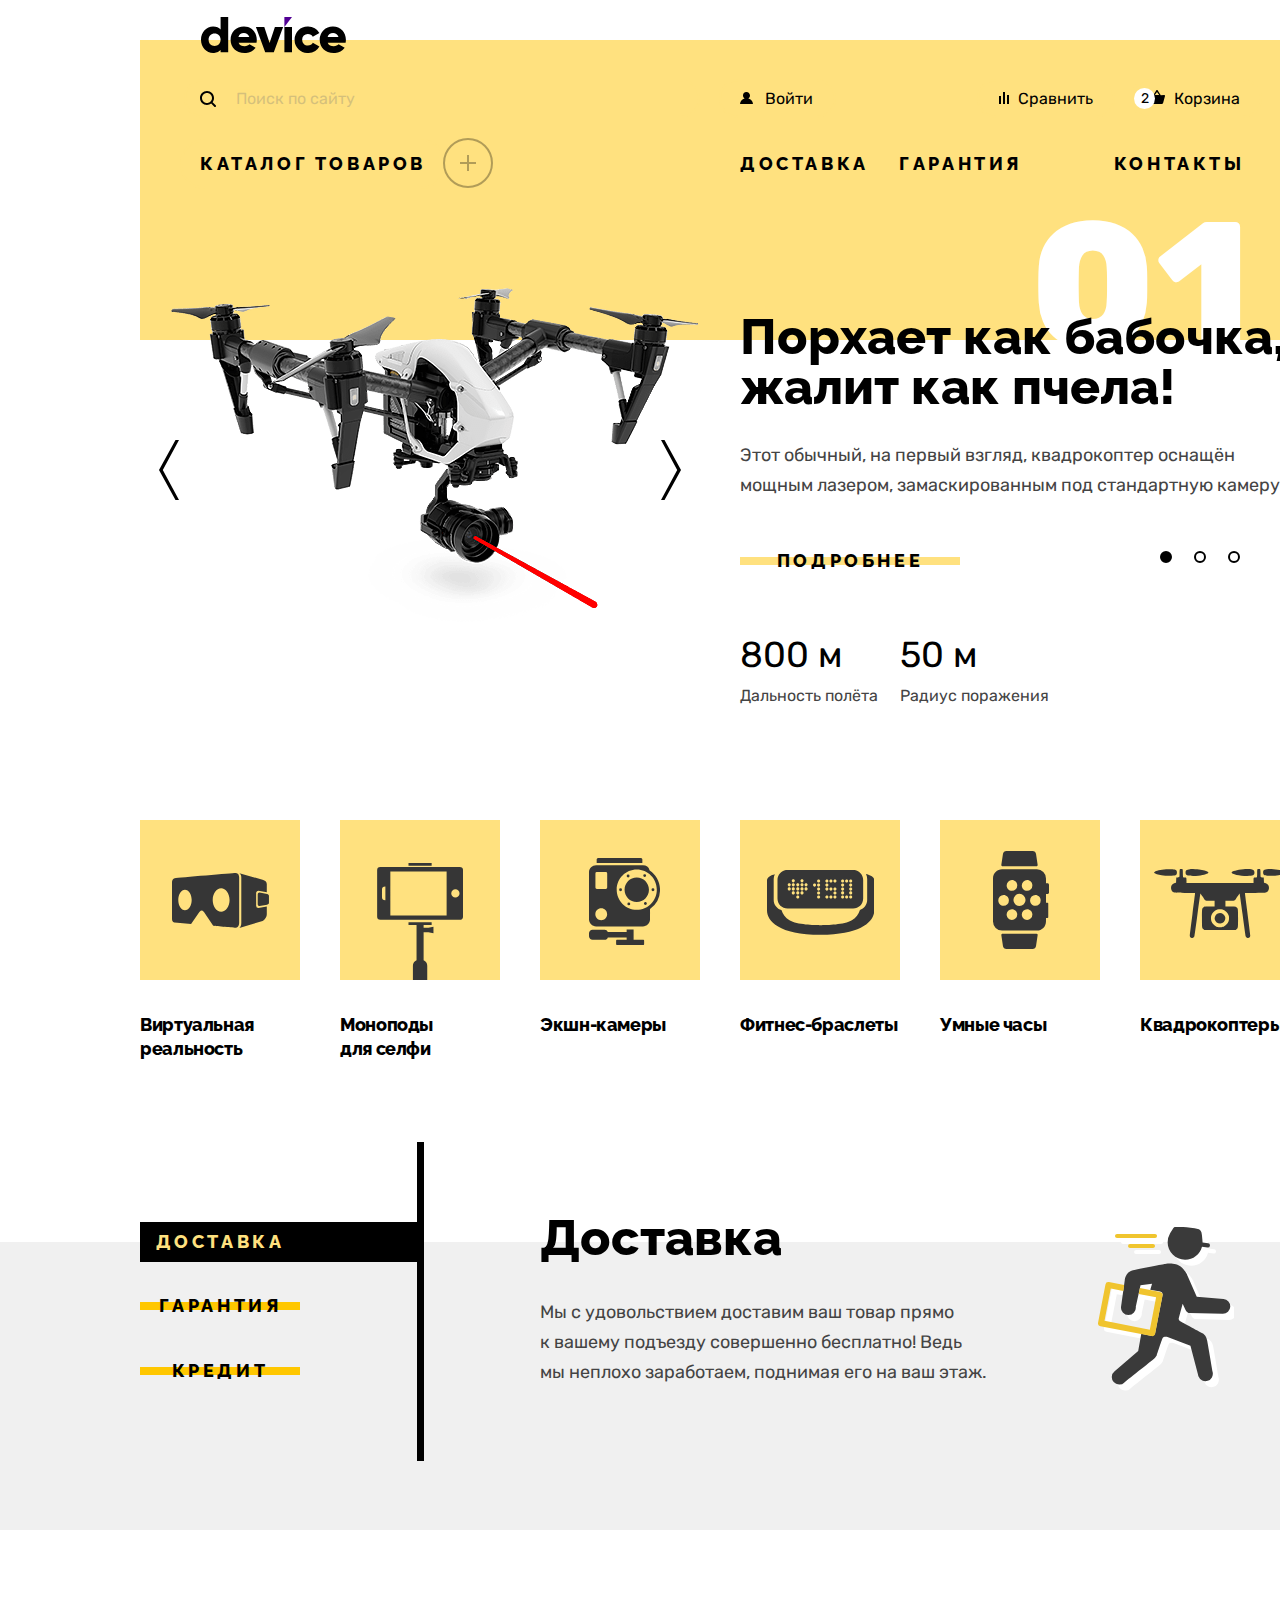
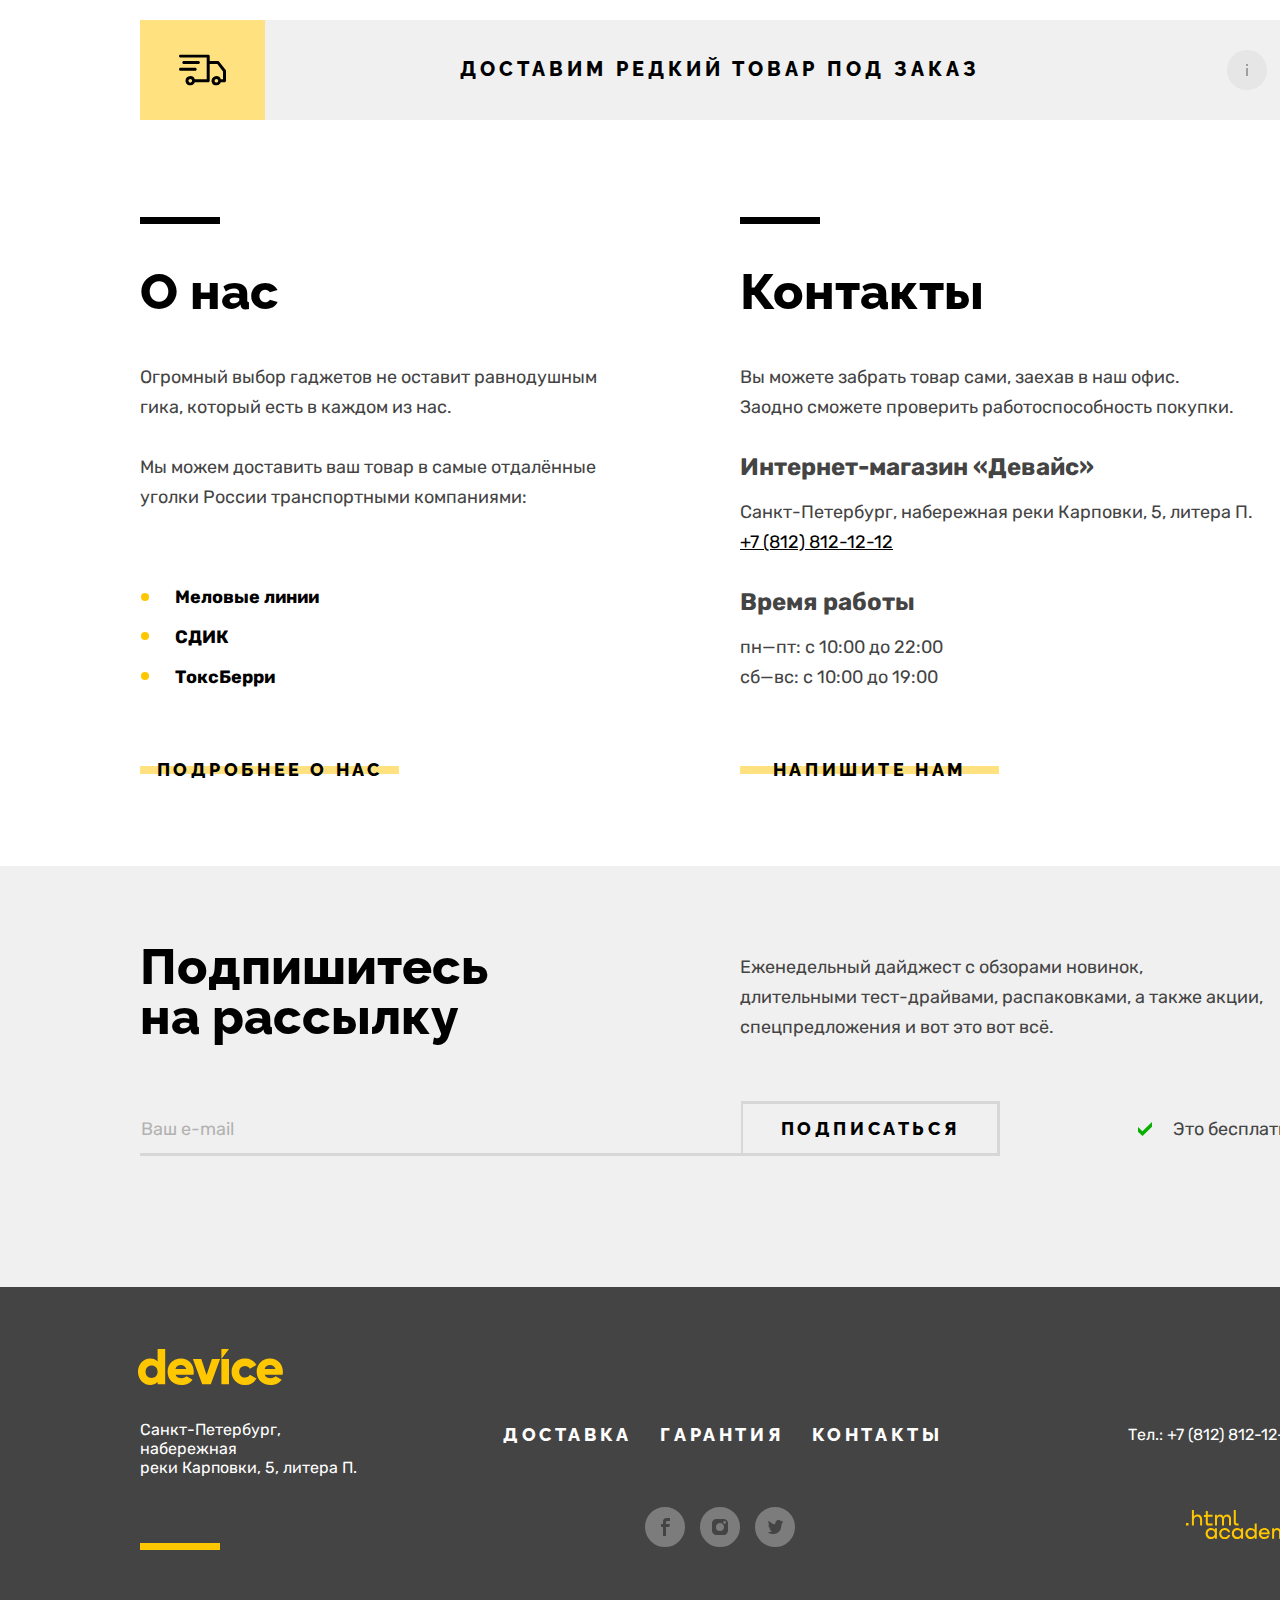
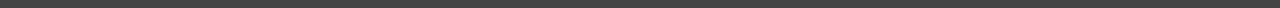
==== commit f2fde639: "Шлифовка" ====
--- a/index.html
+++ b/index.html
@@ -10,7 +10,7 @@
 <body>
   <header class="page-header page-header-main wrapper">
     <a class="header-logo-link">
-      <img class="page-header-logo" src="img/logo-black.svg" width="145" height="36" alt="Логотип интернет-магазина гаджетов Девайс">
+      <img class="page-header-logo" src="img/logo-black.svg" width="145" height="36" alt="Логотип интернет-магазина гаджетов Девайс.">
     </a>
     <nav class="navigation">
       <div class="header-left-column">
@@ -65,9 +65,9 @@
                   <li class="cart-list-item">
                     <a class="cart-item-link" href="#">
                       <img class="cart-item-img" src="img/catalog/product-1.jpg" width="41" height="43" alt="">
-                      <h3 class="cart-item-title">Любительская селфи-палка</h3>
+                      <h3 class="cart-item-title">Любительская <br>селфи-палка</h3>
                     </a>
-                    <button class="cart-item-delete">
+                    <button class="cart-item-delete"  type="button">
                       <span class="visually-hidden">Удалить из корзины</span>
                     </button>
                   </li>
@@ -76,7 +76,7 @@
                       <img class="cart-item-img" src="img/catalog/product-2.jpg" width="41" height="43" alt="">
                       <h3 class="cart-item-title">Профессиональная селфи-палка</h3>
                     </a>
-                    <button class="cart-item-delete">
+                    <button class="cart-item-delete" type="button">
                       <span class="visually-hidden">Удалить из корзины</span>
                     </button>
                   </li>
@@ -112,13 +112,13 @@
       <div class="slider-image-container">
         <ol class="slider-image-list">
           <li class="slider-image-item active">
-            <img class="slider-image" src="img/slider/slider-1.png" width="560" height="560" alt="Квадрокоптер">
+            <img class="slider-image" src="img/slider/slider-1.png" width="560" height="560" alt="Квадрокоптер.">
           </li>
           <li class="slider-image-item">
-            <img class="slider-image" src="img/slider/slider-2.png" width="560" height="560" alt="Фитнес-браслет">
+            <img class="slider-image" src="img/slider/slider-2.png" width="560" height="560" alt="Фитнес-браслет.">
           </li>
           <li class="slider-image-item">
-            <img class="slider-image" src="img/slider/slider-3.png" width="560" height="560" alt="Палка для селфи">
+            <img class="slider-image" src="img/slider/slider-3.png" width="560" height="560" alt="Палка для селфи.">
           </li>
         </ol>
         <div class="slider-controls">
@@ -136,9 +136,9 @@
           <li class="slider-description-item active">
             <span class="slider-number">01</span>
             <p class="promo-phrase">
-              Порхает как бабочка, жалит как пчела
-            </p>
-            <p class="promo-description">Этот обычный, на первый взгляд, квадрокоптер оснащен мощным лазером,
+              Порхает как бабочка, жалит как пчела!
+            </p>
+            <p class="promo-description">Этот обычный, на первый взгляд, квадрокоптер оснащён мощным лазером,
               замаскированным
               под стандартную камеру.
             </p>
@@ -157,7 +157,7 @@
           <li class="slider-description-item">
             <span class="slider-number">02</span>
             <p class="promo-phrase">
-              Худеем правильно!
+              Худеем <br>правильно!
             </p>
             <p class="promo-description">Мотивирующие фитнес-браслеты помогут найти в себе силы не пропускать занятия и
               соблюдать диету.
@@ -173,7 +173,7 @@
           <li class="slider-description-item">
             <span class="slider-number">03</span>
             <p class="promo-phrase">
-              Делай селфи, как Бен Стиллер!
+              Делай селфи, <br>как Бен Стиллер!
             </p>
             <p class="promo-description">Самая длинная палка для селфи доступна в нашем магазине. Восемь (Восемь, Карл!)
               метров длиной и весом всего 5 кг.
@@ -221,7 +221,7 @@
           <a class="categories-link vr" href="#">Виртуальная реальность</a>
         </li>
         <li class="categories-item">
-          <a class="categories-link selfie-monopod" href="catalog.html">Моноподы для селфи</a>
+          <a class="categories-link selfie-monopod" href="catalog.html">Моноподы <br>для селфи</a>
         </li>
         <li class="categories-item">
           <a class="categories-link action-camera" href="#">Экшн-камеры</a>
@@ -255,8 +255,8 @@
           <li class="services-description-item services-delivery active">
             <h3 class="service-name">Доставка</h3>
             <p class="service-description">Мы с удовольствием доставим ваш товар прямо
-              к вашему подъезду совершенно бесплатно! Ведь
-              мы неплохо заработаем, поднимая его на ваш этаж.
+              <br>к вашему подъезду совершенно бесплатно! Ведь
+              <br>мы неплохо заработаем, поднимая его на ваш этаж.
             </p>
           </li>
           <li class="services-description-item services-warranty">
@@ -289,8 +289,8 @@
     <div class="about-contacts-container wrapper">
       <section class="about">
         <h2 class="about-contacts-title">О нас</h2>
-        <p>Огромный выбор гаджетов не оставит равнодушным гика, который есть в каждом из нас.</p>
-        <p>Мы можем доставить ваш товар в самые отдалённые уголки России транспортными компаниями:</p>
+        <p class="about-text">Огромный выбор гаджетов не оставит равнодушным гика, который есть в каждом из нас.</p>
+        <p class="about-text">Мы можем доставить ваш товар в самые отдалённые уголки России транспортными компаниями:</p>
         <ul class="transport-companies-list">
           <li class="transport-companies-item">Меловые линии</li>
           <li class="transport-companies-item">СДИК</li>
@@ -300,7 +300,8 @@
       </section>
       <section class="contacts">
         <h2 class="about-contacts-title">Контакты</h2>
-        <p>Вы можете забрать товар сами, заехав в наш офис. Заодно, сможете проверить работоспособность покупки.</p>
+        <p class="contacts-text">Вы можете забрать товар сами, заехав в наш офис.
+          Заодно сможете проверить работоспособность покупки. </p>
         <h3 class="contacts-subtitle">Интернет-магазин «Девайс»</h3>
         <address class="contacts-address">
           <p class="contacts-address-text">Санкт-Петербург, набережная реки Карповки, 5, литера П.</p>
@@ -317,14 +318,14 @@
     <section class="newsletter">
       <div class="newsletter-container wrapper">
         <div class="newsletter-left-column">
-          <h2 class="newsletter-title">Подпишитесь на рассылку</h2>
+          <h2 class="newsletter-title">Подпишитесь <br>на рассылку</h2>
           <form class="newsletter-form" id="newsletter" action="https://echo.htmlacademy.ru/" method="post">
             <label class="visually-hidden" for="newsletter-email">Email</label>
             <input class="newsletter-email-field" type="email" name="newsletter-email" id="newsletter-email" placeholder="Ваш e-mail" required>
           </form>
         </div>
         <div class="newsletter-right-column">
-          <p class="newsletter-text">Еженедельный дайджест с обзорами новинок, длительными тест-драйвами, распаковками,
+          <p class="newsletter-text">Еженедельный дайджест с обзорами новинок, <br>длительными тест-драйвами, распаковками,
             а
             также акции, спецпредложения и вот это вот всё.
           </p>
@@ -341,10 +342,10 @@
       <section class="page-footer-contacts footer-left-column">
         <h2 class="visually-hidden">Контакты</h2>
         <a class="footer-logo-link">
-          <img class="footer-logo" src="img/logo-yellow.svg" width="145" height="36" alt="Логотип интернет-магазина гаджетов Девайс">
+          <img class="footer-logo" src="img/logo-yellow.svg" width="145" height="36" alt="Логотип интернет-магазина гаджетов Девайс.">
         </a>
         <address class="footer-contacts-address">
-          <p class="footer-address-text">Санкт-Петербург, набережная реки Карповки, 5, литера П.</p>
+          <p class="footer-address-text">Санкт-Петербург, набережная <br>реки Карповки, 5, литера П.</p>
         </address>
       </section>
       <div class="footer-middle-column">
@@ -409,7 +410,7 @@
   </footer>
   <div class="modal-container modal-container-close">
     <div class="modal">
-      <button class="modal-close">
+      <button class="modal-close" type="button">
         <span class="visually-hidden">Закрыть окно</span>
       </button>
       <h2 class="modal-title">Доставка под заказ</h2>
@@ -424,7 +425,7 @@
         <input class="modal-input input-request" type="text" name="request" id="modal-request" placeholder="В свободной форме" required>
         <div class="label-number-container">
           <label class="modal-label label-number" for="modal-number">Количество:</label>
-          <button class="info-button">
+          <button class="info-button" type="button">
             <span class="visually-hidden">Дополнительная информация</span>
           </button>
           <div class="info-popover">
--- a/css/styles.css
+++ b/css/styles.css
@@ -62,6 +62,7 @@
 body {
   display: flex;
   flex-direction: column;
+  min-width: 1440px;
   min-height: 100%;
   margin: 0;
 
@@ -73,11 +74,16 @@
   background-color: #ffffff;
 }
 
+img {
+  max-width: 100%;
+  object-fit: contain;
+}
+
 .page-header {
   box-sizing: border-box;
   margin-top: 17px;
   padding-right: 60px;
-  padding-bottom: 38px;
+  padding-bottom: 37px;
   padding-left: 60px;
 
   color: #000000;
@@ -86,16 +92,14 @@
 }
 
 .page-header-main {
-  padding-bottom: 2px;
+  padding-bottom: 1px;
 }
 
 .header-logo-link {
   display: block;
+  width: 145px;
   margin-bottom: 26px;
-}
-
-.header-logo-link:focus {
-  outline: none;
+  margin-left: 1px;
 }
 
 .page-header-logo {
@@ -212,14 +216,14 @@
   display: block;
 }
 
-.header-catalog-container:hover .catalog-popover{
+.header-catalog-container:hover .catalog-popover {
   display: block;
 }
 
-.navigation-catalog {
-  position: relative;
-
-  width: min-content;
+.navigation-link.navigation-catalog {
+  position: relative;
+
+  display: inline-block;
   margin-right: auto;
   margin-left: -20px;
   padding-top: 12px;
@@ -232,13 +236,13 @@
   border: 2px solid #ffe17f;
   border-radius: 25px;
 
-  white-space: nowrap;
+  max-width: calc(100% - 50px);
 }
 
 .navigation-catalog::before {
   position: absolute;
-  top: -2px;
-  right: -52px;
+  top: -3px;
+  right: -49px;
 
   box-sizing: border-box;
   width: 50px;
@@ -256,8 +260,8 @@
 
 .navigation-catalog::after {
   position: absolute;
-  top: 22px;
-  right: -35px;
+  top: 21px;
+  right: -32px;
 
   width: 16px;
   height: 2px;
@@ -273,12 +277,12 @@
   border-color: #ffe17f;
 }
 
-.navigation-catalog:hover::before {
+.header-catalog-container:hover .navigation-catalog::before {
   background-image: none;
   opacity: 1;
 }
 
-.navigation-catalog:hover::after {
+.header-catalog-container:hover .navigation-catalog::after {
   content: "";
 }
 
@@ -305,7 +309,7 @@
   box-sizing: border-box;
   min-height: 180px;
   width: 1160px;
-  padding: 33px 60px 58px 60px;
+  padding: 33px 60px 57px 60px;
 
   font-size: 16px;
   line-height: 19px;
@@ -315,10 +319,10 @@
 
 .subcatalog {
   display: grid;
-  grid-template-columns: 219px 181px min-content;
-  grid-template-rows: repeat(3, 19px);
+  grid-template-columns: 219px 181px minmax(180px, 220px);
+  grid-template-rows: repeat(3, min-content);
   column-gap: 20px;
-  row-gap: 15px;
+  row-gap: 17px;
   margin: 0;
   padding: 0;
 
@@ -326,7 +330,7 @@
   list-style-type: none;
 }
 
-.subcatalog-item:last-child {
+.subcatalog-item:nth-child(6) {
   grid-row: 1 / 2;
   grid-column: 3 / 4;
 }
@@ -383,7 +387,7 @@
   display: flex;
   justify-content: flex-end;
   flex-wrap: wrap;
-  margin-bottom: 19px;
+  margin-bottom: 21px;
 }
 
 .navigation-link {
@@ -444,7 +448,7 @@
 
 .cart {
   margin-right: -22px;
-  margin-left: 16px;
+  margin-left: 15px;
 }
 
 .navigation-link-user {
@@ -476,11 +480,11 @@
 }
 
 .navigation-link-compare {
-  padding-right: 19px;
+  padding-right: 20px;
   padding-left: 39px;
 
   background-image: url("../img/header-icons/compare.svg");
-  background-position: left 19px bottom 12px;
+  background-position: left 20px bottom 12px;
 }
 
 .navigation-link-cart {
@@ -490,13 +494,13 @@
   padding-left: 42px;
 
   background-image: url("../img/header-icons/cart.svg");
-  background-position: left 16px bottom 12px;
+  background-position: left 17px bottom 12px;
 }
 
 .navigation-link-cart::before {
   position: absolute;
   top: 7px;
-  left: 1px;
+  left: 2px;
 
   box-sizing: border-box;
   width: 21px;
@@ -525,7 +529,7 @@
 .popover {
   position: absolute;
   top: 37px;
-  left: 26px;
+  left: 30px;
   z-index: 1;
 
   display: none;
@@ -533,6 +537,7 @@
   width: 280px;
   padding: 20px;
   padding-top: 26px;
+  padding-bottom: 21px;
 
   font-size: 16px;
   line-height: 20px;
@@ -540,7 +545,7 @@
 
   background:
     linear-gradient(transparent 6px, #000000 6px),
-    url("../img/triangle.svg") top 0 left 153px no-repeat;
+    url("../img/triangle.svg") top 0 left 150px no-repeat;
   box-shadow: 0 10px rgba(0, 0, 0, 0.1);
 
   transform: translateX(-50%);
@@ -567,12 +572,12 @@
 }
 
 .cart-list-item:not(:first-child) {
-  padding-top: 20px;
+  padding-top: 21px;
 }
 
 .cart-list-item:not(:first-child)::before {
   position: absolute;
-  top: -1px;
+  top: 0;
   left: -20px;
 
   width: 320px;
@@ -595,11 +600,14 @@
 }
 
 .cart-item-title {
-  width: 180px;
   margin: 0;
   padding: 0;
+  padding-top: 2px;
 
   font-size: inherit;
+  font-weight: 400;
+
+  max-width: 180px;
 }
 
 .cart-item-link:focus-visible {
@@ -623,11 +631,11 @@
 .cart-item-delete {
   position: relative;
 
-  width: 11px;
-  height: 11px;
-  margin: 0;
-  margin-top: 7px;
-  margin-right: 1px;
+  width: 25px;
+  height: 25px;
+  margin: 0;
+  margin-top: -1px;
+  margin-right: -6px;
   margin-left: auto;
   padding: 0;
 
@@ -644,8 +652,8 @@
   top: 50%;
   left: 50%;
 
-  width: 15px;
-  height: 1.5px;
+  width: 14.4px;
+  height: 1.4px;
 
   background-color: #ffffff;
 
@@ -655,7 +663,7 @@
 .cart-item-delete:focus-visible {
   outline: 2px solid #af4fff;
 
-  outline-offset: 7px;
+  outline-offset: -2px;
 }
 
 .cart-item-delete:hover {
@@ -695,9 +703,264 @@
   vertical-align: middle;
 }
 
+.total-sum {
+  margin-right: 2px;
+}
+
 .open-cart-link {
   display: block;
   padding: 15px 25px;
+  padding-right: calc(25px - 0.2em);
+  padding-bottom: 14px;
+
+  font-family: "Raleway", sans-serif;
+  font-size: 18px;
+  line-height: 21px;
+  font-weight: 800;
+  text-align: center;
+  color: #000000;
+  letter-spacing: 0.2em;
+  text-decoration: none;
+  text-transform: uppercase;
+
+  background-color: #ffffff;
+}
+
+.open-cart-link:focus-visible {
+  outline: 5px solid #af4fff;
+}
+
+.open-cart-link:hover {
+  background-color: #ffe17f;
+}
+
+.open-cart-link:active {
+  color: rgba(0, 0, 0, 0.3);
+
+  background-color: #ffe17f;
+}
+
+.navigation-menu {
+  display: flex;
+  justify-content: flex-end;
+  flex-wrap: wrap;
+
+  letter-spacing: 0.2em;
+}
+
+.navigation-menu .navigation-item:nth-child(3n-2) {
+  margin-left: -17px;
+}
+
+.navigation-menu .navigation-item:nth-child(3n) {
+  margin-right: -17px;
+  margin-left: auto;
+}
+
+.navigation-menu .navigation-item:last-child {
+  margin-right: -18px;
+}
+
+.navigation-menu-link {
+  position: relative;
+
+  padding-top: 14px;
+  padding-right: calc(17px - 0.2em);
+  padding-bottom: 15px;
+  padding-left: 17px;
+}
+
+.navigation-menu-link::before {
+  position: absolute;
+  right: -3px;
+  bottom: 0;
+  left: -3px;
+
+  box-sizing: border-box;
+  height: 100%;
+
+  content: "";
+}
+
+.navigation-menu-link:focus-visible::before {
+  border: 2px solid #af4fff;
+  border-radius: 25px;
+}
+
+.navigation-menu-link:hover::before {
+  right: 20px;
+  bottom: 7px;
+  left: 17px;
+
+  height: 2px;
+
+  background-color: #000000;
+  border: none;
+}
+
+.navigation-menu-link:active {
+  opacity: 0.3;
+}
+
+.navigation-menu-link:active::before {
+  right: 20px;
+  bottom: 7px;
+  left: 17px;
+
+  height: 2px;
+
+  background-color: #000000;
+  border: none;
+}
+
+.main-container {
+  flex-grow: 1;
+}
+
+.promo-slider {
+  position: relative;
+
+  display: flex;
+  justify-content: space-between;
+  margin-bottom: 70px;
+}
+
+.promo-slider::before {
+  position: absolute;
+  top: 0;
+  left: 50%;
+
+  width: 1160px;
+  height: 150px;
+
+  background-color: #ffe17f;
+
+  content: "";
+  transform: translateX(-50%);
+}
+
+.slider-image-container {
+  position: relative;
+
+  align-self: flex-start;
+  width: 560px;
+}
+
+.slider-image-list {
+  margin: 0;
+  padding: 0;
+
+  list-style-type: none;
+}
+
+.slider-image-item {
+  display: none;
+}
+
+.slider-image {
+  display: block;
+}
+
+.slider-controls {
+  position: absolute;
+  top: 50%;
+
+  display: flex;
+  justify-content: space-between;
+  box-sizing: border-box;
+  width: 100%;
+  padding: 0 9px;
+
+  transform: translateY(-50%);
+}
+
+.slider-button {
+  box-sizing: border-box;
+  width: 40px;
+  height: 80px;
+  padding: 0;
+
+  background-color: transparent;
+  background-image: url("../img/slider/next-arrow.svg");
+  background-position: center;
+  background-repeat: no-repeat;
+  border: 2px solid transparent;
+  border-radius: 6px;
+
+  cursor: pointer;
+}
+
+.slider-prev {
+  transform: rotate(180deg);
+}
+
+.slider-button:focus-visible {
+  border-color: #af4fff;
+  outline: none;
+}
+
+.slider-button:hover {
+  opacity: 0.6;
+}
+
+.slider-button:active {
+  opacity: 0.3;
+}
+
+.slider-description-container {
+  position: relative;
+
+  width: 560px;
+}
+
+.slider-description-list {
+  margin: 0;
+  padding: 0;
+
+  list-style-type: none;
+}
+
+.slider-description-item {
+  display: none;
+}
+
+.slider-number {
+  display: block;
+  margin-top: 82px;
+  margin-right: 49px;
+  margin-left: auto;
+
+  font-size: 180px;
+  line-height: 30px;
+  font-weight: 800;
+  text-align: right;
+  color: #ffffff;
+}
+
+.promo-phrase {
+  margin-top: 10px;
+  margin-bottom: 28px;
+
+  font-family: "Raleway", sans-serif;
+  font-size: 50px;
+  line-height: 50px;
+  font-weight: 800;
+  color: #000000;
+}
+
+.promo-description {
+  margin-bottom: 36px;
+}
+
+.promo-details-link {
+  position: relative;
+  z-index: 0;
+
+  display: block;
+  width: 220px;
+  margin-bottom: 54px;
+  padding-top: 14px;
+  padding-bottom: 15px;
 
   font-family: "Raleway", sans-serif;
   line-height: 21px;
@@ -707,242 +970,11 @@
   letter-spacing: 0.2em;
   text-decoration: none;
   text-transform: uppercase;
-
-  background-color: #ffffff;
-}
-
-.open-cart-link:focus-visible {
-  outline: 5px solid #af4fff;
-}
-
-.open-cart-link:hover {
-  background-color: #ffe17f;
-}
-
-.open-cart-link:active {
-  color: rgba(0, 0, 0, 0.3);
-
-  background-color: #ffe17f;
-}
-
-.navigation-menu {
-  display: flex;
-  justify-content: flex-end;
-  flex-wrap: wrap;
-
-  letter-spacing: 0.2em;
-}
-
-.navigation-menu .navigation-item:nth-child(3n-2) {
-  margin-left: -17px;
-}
-
-.navigation-menu .navigation-item:nth-child(3n) {
-  margin-right: -17px;
-  margin-left: auto;
-}
-
-.navigation-menu .navigation-item:last-child {
-  margin-right: -17px;
-}
-
-.navigation-menu-link {
-  position: relative;
-
-  padding-top: 14px;
-  padding-right: 17px;
-  padding-bottom: 15px;
-  padding-left: 17px;
-}
-
-.navigation-menu-link::before {
-  position: absolute;
-  right: -3px;
-  bottom: 0;
-  left: -3px;
-
-  box-sizing: border-box;
-  height: 50px;
-
-  content: '';
-}
-
-.navigation-menu-link:focus-visible::before {
-  border: 2px solid #af4fff;
-  border-radius: 25px;
-}
-
-.navigation-menu-link:hover::before {
-  right: 20px;
-  bottom: 7px;
-  left: 17px;
-
-  height: 2px;
-
-  background-color: #000000;
-  border: none;
-}
-
-.navigation-menu-link:active {
-  opacity: 0.3;
-}
-
-.navigation-menu-link:active::before {
-  right: 20px;
-  bottom: 7px;
-  left: 17px;
-
-  height: 2px;
-
-  background-color: #000000;
-  border: none;
-}
-
-.main-container {
-  flex-grow: 1;
-}
-
-.promo-slider {
-  display: flex;
-  justify-content: space-between;
-  margin-bottom: 70px;
-
-  background: linear-gradient(#ffe17f 150px, #ffffff 150px);
-}
-
-.slider-image-container {
-  position: relative;
-
-  width: 560px;
-}
-
-.slider-image-list {
-  margin: 0;
-  padding: 0;
-
-  list-style-type: none;
-}
-
-.slider-image-item {
-  display: none;
-}
-
-.slider-image {
-  display: block;
-}
-
-.slider-controls {
+}
+
+.promo-details-link::before {
   position: absolute;
   top: 50%;
-
-  display: flex;
-  justify-content: space-between;
-  width: 100%;
-
-  transform: translateY(-50%);
-}
-
-.slider-button {
-  box-sizing: border-box;
-  width: 40px;
-  height: 80px;
-  padding: 0;
-
-  background-color: transparent;
-  background-image: url("../img/slider/next-arrow.svg");
-  background-position: center;
-  background-repeat: no-repeat;
-  border: 2px solid transparent;
-  border-radius: 6px;
-
-  cursor: pointer;
-}
-
-.slider-prev {
-  transform: rotate(180deg);
-}
-
-.slider-button:focus-visible {
-  border-color: #af4fff;
-  outline: none;
-}
-
-.slider-button:hover {
-  opacity: 0.6;
-}
-
-.slider-button:active {
-  opacity: 0.3;
-}
-
-.slider-description-container {
-  position: relative;
-
-  width: 560px;
-}
-
-.slider-description-list {
-  margin: 0;
-  padding: 0;
-
-  list-style-type: none;
-}
-
-.slider-description-item {
-  display: none;
-}
-
-.slider-number {
-  display: block;
-  margin-top: 85px;
-  margin-right: 50px;
-  margin-left: auto;
-
-  font-size: 180px;
-  line-height: 30px;
-  font-weight: 800;
-  text-align: right;
-  color: #ffffff;
-}
-
-.promo-phrase {
-  margin-top: 6px;
-  margin-bottom: 20px;
-
-  font-family: "Raleway", sans-serif;
-  font-size: 50px;
-  line-height: 50px;
-  font-weight: 800;
-  color: #000000;
-}
-
-.promo-description {
-  margin-bottom: 40px;
-}
-
-.promo-details-link {
-  position: relative;
-  z-index: 0;
-
-  display: block;
-  width: 220px;
-  margin-bottom: 55px;
-  padding-top: 14px;
-  padding-bottom: 15px;
-
-  font-family: "Raleway", sans-serif;
-  line-height: 21px;
-  font-weight: 800;
-  text-align: center;
-  color: #000000;
-  letter-spacing: 0.2em;
-  text-decoration: none;
-  text-transform: uppercase;
-}
-
-.promo-details-link::before {
-  position: absolute;
-  top: 21px;
   right: 0;
   left: 0;
   z-index: -1;
@@ -952,6 +984,7 @@
   background-color: #ffe17f;
   outline: none;
 
+  transform: translateY(-50%);
   content: "";
 }
 
@@ -972,10 +1005,11 @@
 }
 
 .promo-details-link:active {
-  color:rgba(0, 0, 0, 0.3);
+  color: rgba(0, 0, 0, 0.3);
 
   background-color: #ffe17f;
 }
+
 .promo-details-link:active::before {
   visibility: hidden;
 }
@@ -983,14 +1017,23 @@
 .slider-feature-list {
   display: flex;
   justify-content: flex-start;
+  gap: 20px;
   flex-wrap: wrap;
 }
 
 .feature-container {
   display: flex;
   flex-direction: column-reverse;
-  gap: 13px;
-  margin-right: 20px;
+  gap: 11px;
+  min-width: 140px;
+}
+
+.feature-container:nth-child(2) {
+  min-width: 120px;
+}
+
+.slider-feature {
+  font-size: 16px;
 }
 
 .slider-feature-value {
@@ -1003,7 +1046,7 @@
 .slider-pagination {
   position: absolute;
   right: 60px;
-  bottom: 186px;
+  bottom: 180px;
 
   display: flex;
   gap: 22px;
@@ -1040,16 +1083,16 @@
 }
 
 .pagination-button-current {
-  background-color: #000000;;
+  background-color: #000000;
 }
 
 .categories {
-  margin-bottom: 70px;
+  margin-bottom: 81px;
 }
 
 .categories-list {
   display: flex;
-  justify-content: space-between;
+  gap: 40px;
   flex-wrap: wrap;
   margin: 0;
   padding: 0;
@@ -1117,7 +1160,7 @@
 }
 
 .categories-link:active {
-  color:rgba(0, 0, 0, 0.3);
+  color: rgba(0, 0, 0, 0.3);
 }
 
 .categories-link:active::before {
@@ -1130,7 +1173,7 @@
 
 .services {
   margin-bottom: 90px;
-  padding-bottom: 70px;
+  padding-bottom: 69px;
 
   background: linear-gradient(#ffffff 100px, #f0f0f0 100px);
 }
@@ -1140,7 +1183,7 @@
 }
 
 .services-list {
-  width: 277px;
+  min-width: 277px;
   margin: 0;
   padding: 0;
   padding-top: 80px;
@@ -1152,14 +1195,18 @@
 }
 
 .services-item:not(:last-child) {
-  margin-bottom: 25px;
+  margin-bottom: 24px;
+}
+
+.services-item:last-child {
+  margin-top: 25px;
 }
 
 .services-button {
   position: relative;
   z-index: 0;
 
-  width: 160px;
+  min-width: 160px;
   padding-top: 9px;
   padding-bottom: 10px;
 
@@ -1175,20 +1222,22 @@
   background: none;
   border: none;
 
+  max-width: 200px;
   cursor: pointer;
 }
 
 .services-button::after {
   position: absolute;
-  top: 16px;
+  top: 50%;
   left: 0;
   z-index: -1;
 
-  width: 160px;
+  width: 100%;
   height: 8px;
 
   background-color: #ffc700;
 
+  transform: translateY(-50%);
   content: "";
 }
 
@@ -1204,10 +1253,11 @@
   left: 0;
 
   width: 280px;
-  height: 40px;
+  height: 100%;
 
   background-color: #000000;
 
+  transform: none;
   content: "";
 }
 
@@ -1223,10 +1273,12 @@
   top: 0;
   left: 0;
 
-  width: 160px;
-  height: 40px;
+  width: 100%;
+  height: 100%;
 
   background-color: #ffc700;
+
+  transform: none;
 }
 
 .services-button:active {
@@ -1238,9 +1290,11 @@
   left: 0;
 
   width: 280px;
-  height: 40px;
+  height: 100%;
 
   background-color: #000000;
+
+  transform: none;
 }
 
 .services-description-list {
@@ -1268,17 +1322,20 @@
 
 .services-delivery::after {
   right: 66px;
-  bottom: 0;
-
+  bottom: -4px;
+
+  display: inline-block;
   width: 136px;
   height: 164px;
 
   background-image: url("../img/services/delivery.svg");
+
+  content: "";
 }
 
 .services-warranty::after {
   right: 46px;
-  bottom: 0;
+  bottom: -11px;
 
   width: 171px;
   height: 195px;
@@ -1288,7 +1345,7 @@
 
 .services-credit::after {
   right: 70px;
-  bottom: 0;
+  bottom: -4px;
 
   width: 156px;
   height: 188px;
@@ -1297,7 +1354,7 @@
 }
 
 .service-name {
-  margin-top: 70px;
+  margin-top: 71px;
   margin-bottom: 34px;
 
   font-family: "Raleway", sans-serif;
@@ -1305,6 +1362,8 @@
   line-height: 50px;
   font-weight: 800;
   color: #000000;
+
+  max-width: 500px;
 }
 
 .service-description {
@@ -1312,16 +1371,18 @@
 }
 
 .delivery-on-order {
-  margin-bottom: 146px;
+  margin-bottom: 147px;
 }
 
 .delivery-on-order-link {
   position: relative;
 
   display: block;
-  width: 1160px;
-  padding-top: 37px;
-  padding-bottom: 40px;
+  width: 910px;
+  padding-top: 38px;
+  padding-right: 125px;
+  padding-bottom: 39px;
+  padding-left: 125px;
 
   font-family: "Raleway", sans-serif;
   font-size: 20px;
@@ -1338,13 +1399,15 @@
 
 .delivery-car {
   position: absolute;
-  top: 35px;
+  top: 50%;
   left: 39px;
+
+  transform: translateY(-50%);
 }
 
 .delivery-on-order-link::before {
   position: absolute;
-  top: 29px;
+  top: 50%;
   right: 33px;
 
   width: 40px;
@@ -1353,12 +1416,13 @@
   background-color: rgba(220, 220, 220, 0.5);
   border-radius: 50%;
 
+  transform: translateY(-50%);
   content: "";
 }
 
 .delivery-on-order-link::after {
   position: absolute;
-  top: 43px;
+  top: 50%;
   right: 52px;
 
   width: 2px;
@@ -1368,6 +1432,7 @@
   background-repeat: no-repeat;
   opacity: 0.3;
 
+  transform: translateY(-50%);
   content: "";
 }
 
@@ -1388,7 +1453,7 @@
 }
 
 .delivery-on-order-link:active {
-  color:rgba(0, 0, 0, 0.3);
+  color: rgba(0, 0, 0, 0.3);
 
   background: linear-gradient(to right, #ffc700 125px, #f0f0f0 125px);
   outline: none;
@@ -1409,7 +1474,7 @@
 .about-contacts-container {
   display: flex;
   justify-content: space-between;
-  padding-bottom: 87px;
+  padding-bottom: 71px;
 }
 
 .about {
@@ -1424,7 +1489,7 @@
   position: relative;
 
   margin-top: 0;
-  margin-bottom: 46px;
+  margin-bottom: 45px;
 
   font-family: "Raleway", sans-serif;
   font-size: 50px;
@@ -1435,7 +1500,7 @@
 
 .about-contacts-title::before {
   position: absolute;
-  top: -49px;
+  top: -50px;
   left: 0;
 
   width: 80px;
@@ -1446,12 +1511,13 @@
   content: "";
 }
 
-.about p {
+.about-text {
+  width: 500px;
   margin-top: 30px;
 }
 
-.about p:last-of-type {
-  margin-bottom: 80px;
+.about-text:last-of-type {
+  margin-bottom: 75px;
 }
 
 .transport-companies-list {
@@ -1470,13 +1536,13 @@
   position: relative;
 
   margin-bottom: 20px;
-  padding-left: 34px;
+  padding-left: 35px;
 }
 
 .transport-companies-item::before {
   position: absolute;
-  top: 5px;
-  left: 0;
+  top: 6px;
+  left: 1px;
 
   width: 8px;
   height: 8px;
@@ -1487,12 +1553,16 @@
   content: "";
 }
 
+.transport-companies-item:not(:first-child)::before {
+  top: 5px;
+}
+
 .about-contacts-link {
   position: relative;
   z-index: 0;
 
   display: block;
-  width: 260px;
+  width: 259px;
   padding-top: 14px;
   padding-bottom: 15px;
 
@@ -1508,7 +1578,7 @@
 
 .about-contacts-link::before {
   position: absolute;
-  top: 21px;
+  top: 50%;
   right: 0;
   left: 0;
   z-index: -1;
@@ -1517,6 +1587,7 @@
 
   background-color: #ffe17f;
 
+  transform: translateY(-50%);
   content: "";
 }
 
@@ -1539,14 +1610,15 @@
 .about-contacts-link:active {
   color: rgba(0, 0, 0, 0.3);
 
-   background-color: #ffe17f;
+  background-color: #ffe17f;
 }
 
 .about-contacts-link:active::before {
   visibility: hidden;
 }
 
-.contacts p:not(.contacts-address-text) {
+.contacts-text {
+  width: 500px;
   margin-top: 30px;
   margin-bottom: 30px;
 }
@@ -1588,6 +1660,7 @@
 }
 
 .working-hours-list {
+  margin: 0;
   margin-bottom: 53px;
   padding: 0;
 
@@ -1606,8 +1679,8 @@
 }
 
 .newsletter {
-  padding-top: 75px;
-  padding-bottom: 130px;
+  padding-top: 76px;
+  padding-bottom: 131px;
 
   background-color: #f0f0f0;
 }
@@ -1631,7 +1704,7 @@
 
 .newsletter-title {
   margin-top: 0;
-  margin-bottom: 50px;
+  margin-bottom: 59px;
 
   font-family: "Raleway", sans-serif;
   font-size: 50px;
@@ -1687,8 +1760,8 @@
 }
 
 .newsletter-text {
-  margin-top: 11px;
-  margin-bottom: 50px;
+  margin-top: 10px;
+  margin-bottom: 59px;
 }
 
 .newsletter-bottom-line {
@@ -1734,6 +1807,8 @@
 
 .newsletter-free {
   position: relative;
+
+  margin-right: 1px;
 }
 
 .newsletter-free::before {
@@ -1751,7 +1826,7 @@
 
 .page-footer {
   padding-top: 62px;
-  padding-bottom: 61px;
+  padding-bottom: 55px;
 
   color: #ffffff;
 
@@ -1763,17 +1838,16 @@
 }
 
 .footer-left-column {
-  width: 239px;
+  min-width: 239px;
+
+  max-width: 239px;
 }
 
 .footer-logo-link {
   display: block;
   width: 145px;
   margin-bottom: 35px;
-}
-
-.footer-logo-link:focus {
-  outline: none;
+  margin-left: -2px;
 }
 
 .footer-logo {
@@ -1806,18 +1880,20 @@
 .footer-middle-column {
   display: flex;
   flex-direction: column;
-  width: 480px;
+  min-width: 470px;
   margin-left: 108px;
+
+  max-width: 470px;
 }
 
 .footer-navigation {
-  margin-top: 65px;
-  margin-bottom: 43px;
+  margin-top: 61px;
+  margin-bottom: 42px;
 }
 
 .footer-navigation-list {
   display: flex;
-  justify-content: space-between;
+  justify-content: center;
   flex-wrap: wrap;
   margin: 0;
   padding: 0;
@@ -1835,9 +1911,9 @@
 
   display: block;
   padding-top: 14px;
-  padding-right: 16px;
+  padding-right: calc(15px - 0.08em);
   padding-bottom: 15px;
-  padding-left: 16px;
+  padding-left: 15px;
 
   color: #ffffff;
   letter-spacing: 0.2em;
@@ -1858,7 +1934,7 @@
   height: 50px;
 
   border: 2px solid #af4fff;
-  border-radius:25px;
+  border-radius: 25px;
 
   content: "";
 }
@@ -1899,16 +1975,14 @@
   content: "";
 }
 
-.footer-social {
-  align-self: center;
-}
-
 .footer-social-list {
   display: flex;
+  justify-content: center;
   gap: 5px;
   flex-wrap: wrap;
   margin: 0;
   padding: 0;
+  padding-right: 4px;
 
   list-style-type: none;
 }
@@ -1968,14 +2042,15 @@
 
 
 .footer-right-column {
+  min-width: 290px;
+  margin-top: 73px;
   margin-left: auto;
 
   text-align: right;
 }
 
 .footer-right-column .page-footer-contacts {
-  margin-top: 76px;
-  margin-bottom: 50px;
+  margin-bottom: 51px;
 }
 
 .footer-contacts-phone {
@@ -2012,7 +2087,7 @@
   color: #ffc700;
 
   border-color: #444444;
-  opacity: 0.3
+  opacity: 0.3;
 }
 
 .footer-htmlacademy-link {
@@ -2021,7 +2096,7 @@
   display: block;
   width: 115px;
   height: 33px;
-  margin-right: -10px;
+  margin-right: -11px;
   margin-left: auto;
   padding: 8px;
 
@@ -2067,14 +2142,14 @@
 
 .inner-header {
   box-sizing: border-box;
-  padding-top: 37px;
-  padding-bottom: 49px;
+  padding-top: 38px;
+  padding-bottom: 43px;
   padding-left: 60px;
 }
 
 .inner-header-title {
   margin-top: 0;
-  margin-bottom: 14px;
+  margin-bottom: 18px;
 
   font-family: "Raleway", sans-serif;
   font-size: 50px;
@@ -2085,6 +2160,7 @@
 
 .breadcrumbs {
   display: flex;
+  flex-wrap: wrap;
   margin: 0;
   padding: 0;
 
@@ -2109,7 +2185,7 @@
   padding-top: 5px;
   padding-right: 12px;
   padding-bottom: 6px;
-  padding-left: 13px;
+  padding-left: 12px;
 
   color: rgba(0, 0, 0, 0.6);
   text-decoration: none;
@@ -2186,29 +2262,30 @@
 
 .catalog-filter-form {
   width: 200px;
-  margin-right: 69px;
+  margin-right: 68px;
   margin-left: auto;
 }
 
 .catalog-filter-group {
   margin: 0;
-  margin-bottom: 45px;
+  margin-bottom: 58px;
   padding: 0;
 
   border: none;
 }
 
 .catalog-filter-group:first-child {
-  margin-bottom: 69px;
-}
-
-.catalog-filter-form fieldset:last-of-type {
-  margin-bottom: 51px;
+  margin-bottom: 81px;
+}
+
+.catalog-filter-form .catalog-filter-group:last-of-type {
+  margin-bottom: 21px;
 }
 
 .catalog-filter-title::before {
   position: absolute;
   top: -14px;
+  left: -1px;
 
   width: 200px;
 
@@ -2230,13 +2307,14 @@
 }
 
 .filter-title-price {
-  margin-bottom: 39px;
+  margin-bottom: 37px;
 }
 
 .range-scale {
   position: relative;
 
   height: 2px;
+  margin-left: -1px;
 
   background-color: #dcdcdc;
 }
@@ -2343,8 +2421,12 @@
   list-style-type: none;
 }
 
+.catalog-filter-group:last-of-type .catalog-filter-item {
+  margin-bottom: 22px;
+}
+
 .catalog-filter-item {
-  margin-bottom: 20px;
+  margin-bottom: 21px;
 
   font-size: 16px;
   line-height: 19px;
@@ -2362,21 +2444,29 @@
   padding-left: 37px;
 }
 
-.control:hover .control-input:checked + .control-mark {
+.control:hover .control-input:checked:not(:disabled) + .control-mark {
   opacity: 0.5;
 }
 
-.control:hover .control-input:checked ~ .control-label {
+.control:hover .control-input:checked:not(:disabled) ~ .control-label {
   opacity: 0.5;
 }
 
-.control:active .control-input:checked + .control-mark {
+.control:active .control-input:checked:not(:disabled) + .control-mark {
   opacity: 0.2;
 }
 
-.control:active .control-input:checked ~ .control-label,
-.control:active .control-input ~ .control-label {
+.control:active .control-input:checked:not(:disabled) ~ .control-label,
+.control:active .control-input:not(:disabled) ~ .control-label {
   opacity: 0.2;
+}
+
+.control-input:disabled + .control-mark {
+  opacity: 0.3;
+}
+
+.control-input:disabled ~ .control-label {
+  opacity: 0.3;
 }
 
 .control-mark {
@@ -2447,8 +2537,6 @@
 .control-input:focus-visible ~ .control-label {
   color: #af4fff;
 }
-
-
 
 .filter-submit-button {
   position: relative;
@@ -2476,7 +2564,7 @@
 
 .filter-submit-button::after {
   position: absolute;
-  top: 16px;
+  top: 50%;
   left: 0;
   z-index: -1;
 
@@ -2485,6 +2573,7 @@
 
   background-color: #ffc700;
 
+  transform: translateY(-50%);
   content: "";
 }
 
@@ -2501,9 +2590,11 @@
   left: 0;
 
   width: 200px;
-  height: 40px;
+  height: 100%;
 
   background-color: #ffc700;
+
+  transform: none;
 }
 
 .filter-submit-button:active {
@@ -2515,13 +2606,15 @@
   left: 0;
 
   width: 200px;
-  height: 40px;
-
-  background-color: #000000;;
+  height: 100%;
+
+  background-color: #000000;
+
+  transform: none;
 }
 
 .sorting-container {
-  margin-bottom: 70px;
+  margin-bottom: 69px;
   padding-top: 20px;
   padding-bottom: 20px;
   padding-left: 72px;
@@ -2533,12 +2626,12 @@
   position: relative;
 
   display: flex;
-  align-items: baseline;
+  align-items: center;
   width: 760px;
 }
 
 .subtitle-sorting {
-  margin-right: 40px;
+  margin-right: 37px;
 }
 
 .catalog-sorting-form {
@@ -2630,12 +2723,37 @@
   display: grid;
   grid-template-columns: 360px 360px;
   column-gap: 40px;
-  row-gap: 44px;
-  margin: 0;
-  margin-bottom: 44px;
+  row-gap: 46px;
+  margin: 0;
+  margin-bottom: 46px;
   padding: 0;
 
   list-style-type: none;
+}
+
+.product-item {
+  position: relative;
+}
+
+.new::after {
+  position: absolute;
+  top: 27px;
+  right: 27px;
+
+  padding: 20px calc(8px - 0.2em) 20px 8px;
+
+  font-family: "Raleway", sans-serif;
+  font-size: 14px;
+  line-height: 16px;
+  font-weight: 800;
+  color: rgba(0, 0, 0, 0.6);
+  letter-spacing: 0.2em;
+  text-transform: uppercase;
+
+  border: 2px solid rgba(0, 0, 0, 0.6);
+  border-radius: 50%;
+
+  content: "New";
 }
 
 .product-link {
@@ -2645,6 +2763,10 @@
   text-decoration: none;
 }
 
+.product-link:not(.product-link-image) {
+  width: 280px;
+}
+
 .product-link:focus {
   outline: none;
 }
@@ -2662,7 +2784,7 @@
 
 .product-details {
   position: absolute;
-  top: 170px;
+  top: 50%;
   right: 0;
   left: 0;
   z-index: 0;
@@ -2681,11 +2803,13 @@
   text-transform: uppercase;
 
   visibility: hidden;
+
+  transform: translateY(calc(-50% + 1px));
 }
 
 .product-details::before {
   position: absolute;
-  top: 16px;
+  top: 50%;
   left: 0;
   z-index: -1;
 
@@ -2694,6 +2818,7 @@
 
   background-color: #ffc700;
 
+  transform: translateY(-50%);
   content: "";
 }
 
@@ -2737,7 +2862,9 @@
   top: 0;
   left: 0;
 
-  height: 40px;
+  height: 100%;
+
+  transform: none;
 }
 
 .product-details:active {
@@ -2748,7 +2875,9 @@
   top: 0;
   left: 0;
 
-  height: 40px;
+  height: 100%;
+
+  transform: none;
 }
 
 .product-item-text {
@@ -2766,18 +2895,21 @@
 }
 
 .product-price {
+  display: block;
   margin-left: 14px;
+  padding-top: 2px;
+  padding-right: 1px;
 
   line-height: 21px;
 
-  white-space: nowrap;
+  max-width: 100px;
 }
 
 .button-product-more {
   box-sizing: border-box;
   width: 760px;
   height: 55px;
-  margin-bottom: 50px;
+  margin-bottom: 51px;
 
   font-family: "Raleway", sans-serif;
   font-size: 16px;
@@ -2809,7 +2941,8 @@
 
 .product-pagination {
   display: flex;
-  align-items: center;
+  align-items: baseline;
+  flex-wrap: wrap;
   width: 760px;
   margin: 0;
   padding: 0;
@@ -2817,6 +2950,10 @@
   background-color: #ebebeb;
 
   list-style-type: none;
+}
+
+.product-pagination-item:nth-child(2) {
+  margin-left: 52px;
 }
 
 .product-pagination-item:nth-child(2) ~ .product-pagination-item:not(:last-child) {
@@ -2845,19 +2982,24 @@
 
 .page-number {
   box-sizing: border-box;
-  width: 38px;
-  padding-top: 3px;
-  padding-bottom: 6px;
+  min-width: 36px;
+  padding-top: 7px;
+  padding-bottom: 10px;
 
   text-align: center;
   color: rgba(68, 68, 68, 0.3);
 }
 
+.page-number-dots {
+  margin-right: 2px;
+  margin-left: 3px;
+}
+
 .pagination-prev-link,
 .pagination-next-link {
-  padding-top: 24px;
-  padding-right: 29px;
-  padding-bottom: 27px;
+  padding-top: 26px;
+  padding-right: calc(29px - 0.2em);
+  padding-bottom: 24px;
   padding-left: 29px;
 
   font-family: "Raleway", sans-serif;
@@ -2875,7 +3017,7 @@
 .pagination-next-link:focus-visible {
   outline: 5px solid #af4fff;
 
-  outline-offset: -5px;
+  outline-offset: -4px;
 }
 
 .pagination-prev-link[href]:hover,
@@ -2885,13 +3027,13 @@
 
 .pagination-prev-link[href]:active,
 .pagination-next-link[href]:active {
-  color:rgba(0, 0, 0, 0.3);
+  color: rgba(0, 0, 0, 0.3);
 
   background-color: #dcdcdc;
 }
 
 .page-number:focus-visible {
-  border: 5px solid #af4fff;
+  outline: 5px solid #af4fff;
 }
 
 .page-number[href]:hover {
@@ -2906,36 +3048,32 @@
 
 .vr::after {
   background-image: url("../img/categories/vr.svg");
+  background-position-x: 32px;
 }
 
 .selfie-monopod::after {
   background-image: url("../img/categories/selfie-monopod.svg");
+  background-position-y: bottom;
 }
 
 .action-camera::after {
   background-image: url("../img/categories/action-camera.svg");
+  background-position: 49px 38px;
 }
 
 .fitness-bracelet::after {
   background-image: url("../img/categories/fitness-bracelet.svg");
+  background-position-y: 50px;
 }
 
 .smart-watch::after {
   background-image: url("../img/categories/smart-watch.svg");
+  background-position-x: 53px;
 }
 
 .quadrocopter::after {
   background-image: url("../img/categories/quadrocopter.svg");
-}
-
-.services-delivery::after {
-  display: inline-block;
-  width: 136px;
-  height: 164px;
-
-  background-image: url("../img/services/delivery.svg");
-
-  content: "";
+  background-position-y: 49px;
 }
 
 .active {
@@ -2975,6 +3113,7 @@
 
   background-color: #ffffff;
   border: 10px solid #000000;
+  box-shadow: 0 10px 0 rgba(0, 0, 0, 0.1);
 }
 
 .modal-close {
@@ -3032,7 +3171,7 @@
 
 .modal-title {
   margin: 0;
-  margin-bottom: 60px;
+  margin-bottom: 67px;
   padding: 0;
 
   font-family: "Raleway", sans-serif;
@@ -3044,14 +3183,19 @@
 .modal-form {
   display: grid;
   grid-template-columns: 360px 160px 160px;
-  grid-template-rows: 34px 60px 30px 10px 34px 60px 44px 40px;
+  grid-template-rows: 34px 60px 30px 10px 34px 60px 46px 40px;
   column-gap: 40px;
   width: 760px;
+  margin-bottom: 5px;
 }
 
 .modal-label {
+  padding-top: 1px;
+
   line-height: 20px;
   font-weight: 700;
+
+  word-spacing: -2px;
 }
 
 .modal-input {
@@ -3137,12 +3281,13 @@
 }
 
 .input-name:invalid + .under-text {
-  color: red;
+  color: #ff3d3d;
 }
 
 .under-text {
   margin: 0;
   padding: 0;
+  padding-top: 7px;
 
   font-size: 14px;
   line-height: 20px;
@@ -3203,7 +3348,7 @@
 
 .info-button {
   position: absolute;
-  top: -2px;
+  top: -1px;
   right: 14px;
 
   display: block;
@@ -3228,7 +3373,7 @@
   display: block;
 }
 
-.info-button:hover + .info-popover{
+.info-button:hover + .info-popover {
   display: block;
 }
 
@@ -3294,7 +3439,7 @@
 
 .number-minus::before {
   position: absolute;
-  top: 29px;
+  top: 30px;
   right: 15px;
 
   width: 16px;
@@ -3321,7 +3466,7 @@
 
 .number-plus::before {
   position: absolute;
-  top: 22px;
+  top: 23px;
   left: 15px;
 
   width: 16px;
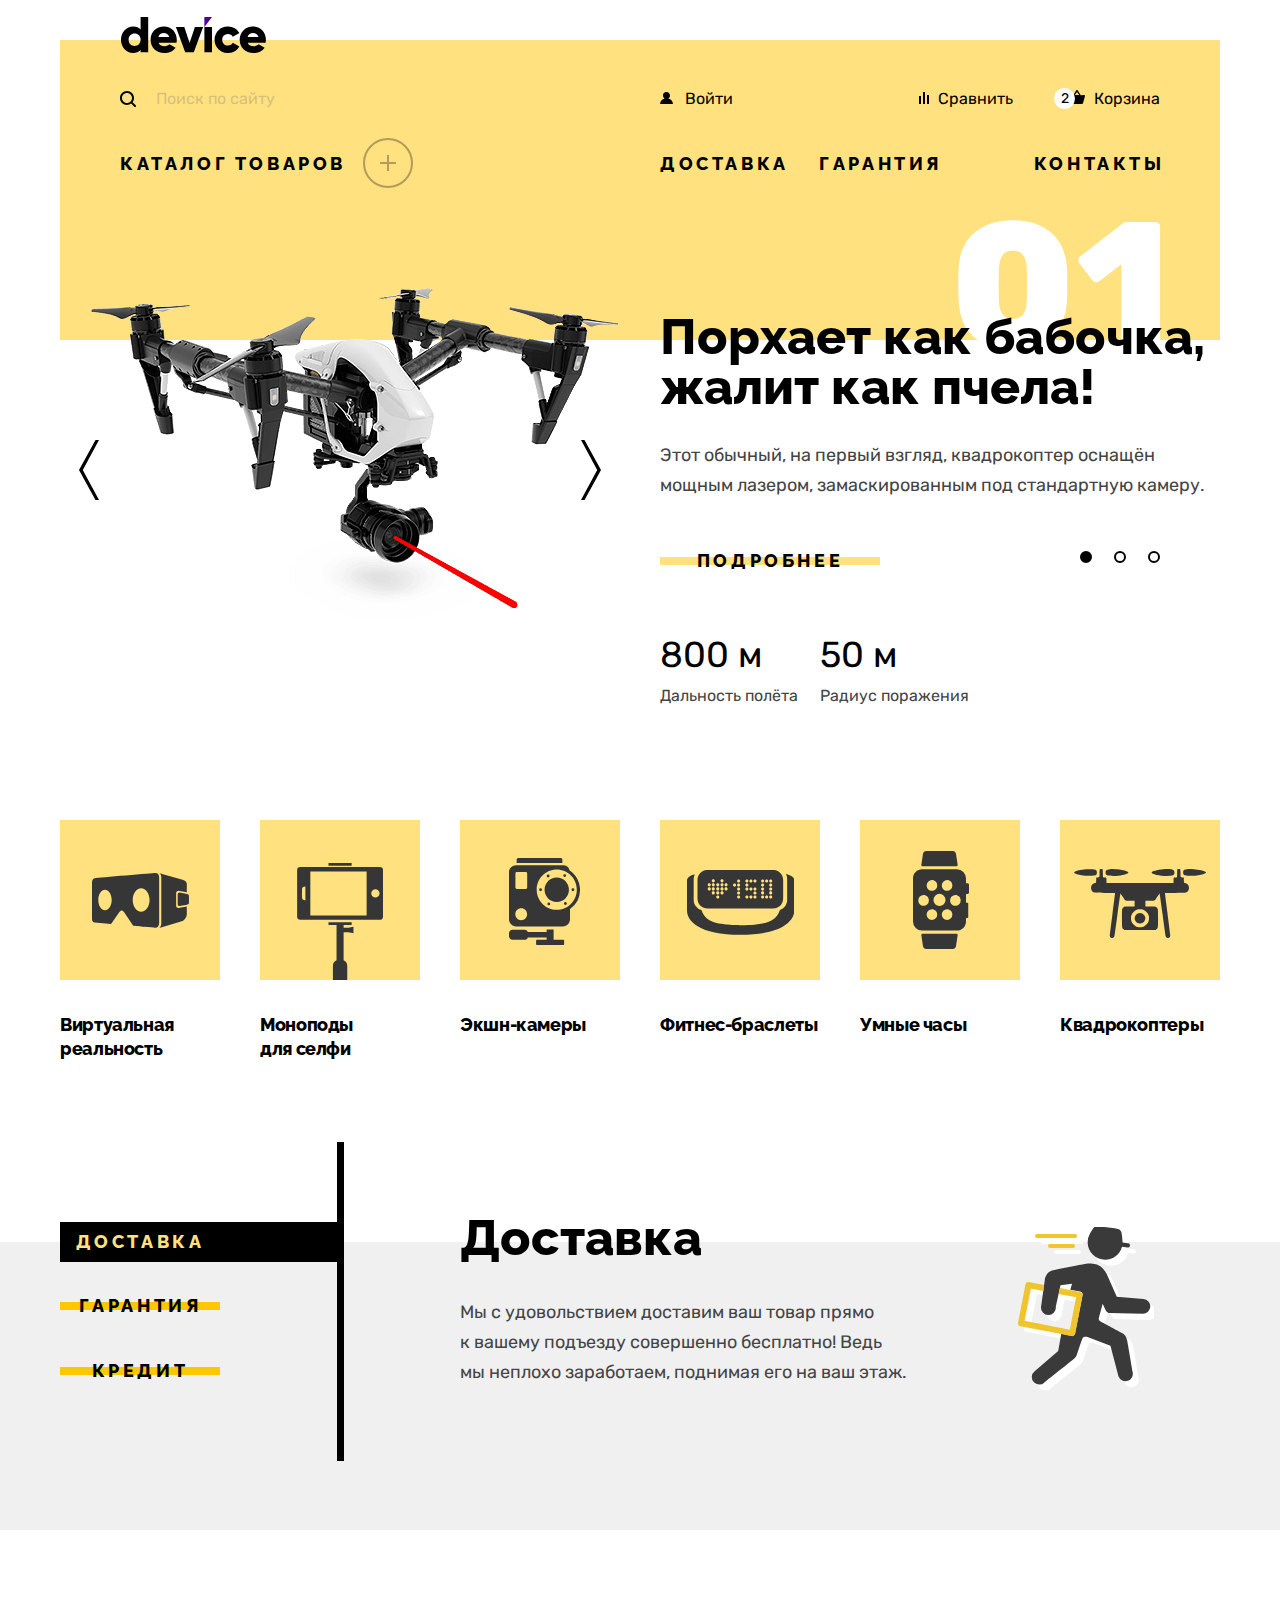
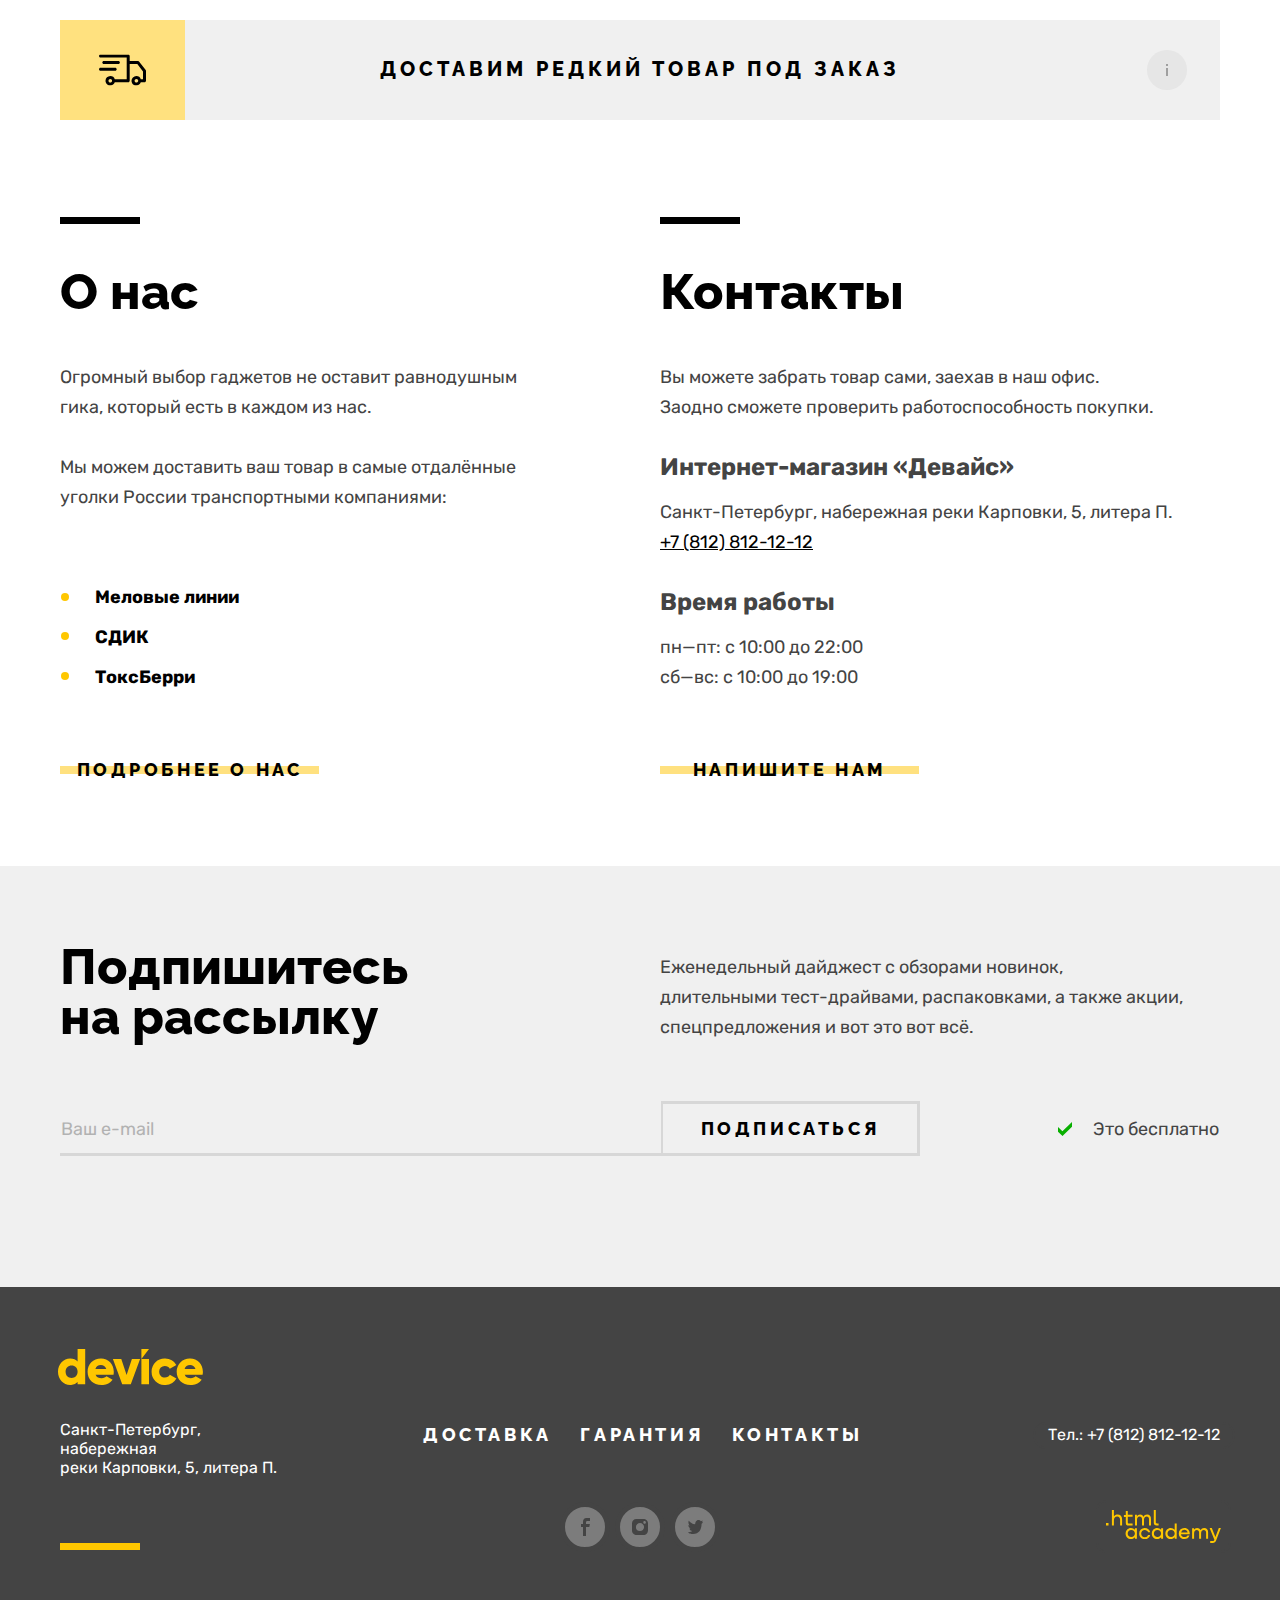
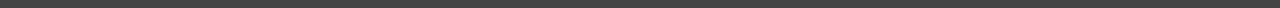
==== commit aa9682fa: "Исправления к защите" ====
--- a/index.html
+++ b/index.html
@@ -5,6 +5,8 @@
   <meta charset="utf-8">
   <title>HTML Academy: Девайс</title>
   <link rel="stylesheet" href="css/styles.css">
+  <link rel="icon" href="favicon.ico">
+  <link rel="icon" type="image/png" sizes="32x32" href="img/favicon-32.png">
 </head>
 
 <body>
@@ -15,7 +17,7 @@
     <nav class="navigation">
       <div class="header-left-column">
         <form class="search-form" action="https://echo.htmlacademy.ru/" method="get">
-          <label class="visually-hidden" for="search">Поиск</label>
+          <label class="visually-hidden" for="search">Поиск.</label>
           <input class="search-line" type="search" name="querry" id="search" placeholder="Поиск по сайту" required>
           <button class="search-button" type="submit">Найти</button>
         </form>
@@ -68,7 +70,7 @@
                       <h3 class="cart-item-title">Любительская <br>селфи-палка</h3>
                     </a>
                     <button class="cart-item-delete"  type="button">
-                      <span class="visually-hidden">Удалить из корзины</span>
+                      <span class="visually-hidden">Удалить из корзины.</span>
                     </button>
                   </li>
                   <li class="cart-list-item">
@@ -77,7 +79,7 @@
                       <h3 class="cart-item-title">Профессиональная селфи-палка</h3>
                     </a>
                     <button class="cart-item-delete" type="button">
-                      <span class="visually-hidden">Удалить из корзины</span>
+                      <span class="visually-hidden">Удалить из корзины.</span>
                     </button>
                   </li>
                 </ul>
@@ -123,10 +125,10 @@
         </ol>
         <div class="slider-controls">
           <button class="slider-button slider-prev" type="button">
-            <span class="visually-hidden">Предыдущее фото</span>
+            <span class="visually-hidden">Предыдущее фото.</span>
           </button>
           <button class="slider-button slider-next" type="button">
-            <span class="visually-hidden">Следующее фото</span>
+            <span class="visually-hidden">Следующее фото.</span>
           </button>
         </div>
       </div>
@@ -198,17 +200,17 @@
         <ol class="slider-pagination">
           <li class="slider-pagination-item">
             <button class="slider-pagination-button pagination-button-current" type="button">
-              <span class="visually-hidden">1 фото</span>
+              <span class="visually-hidden">1 фото.</span>
             </button>
           </li>
           <li class="slider-pagination-item">
             <button class="slider-pagination-button" type="button">
-              <span class="visually-hidden">2 фото</span>
+              <span class="visually-hidden">2 фото.</span>
             </button>
           </li>
           <li class="slider-pagination-item">
             <button class="slider-pagination-button" type="button">
-              <span class="visually-hidden">3 фото</span>
+              <span class="visually-hidden">3 фото.</span>
             </button>
           </li>
         </ol>
@@ -320,7 +322,7 @@
         <div class="newsletter-left-column">
           <h2 class="newsletter-title">Подпишитесь <br>на рассылку</h2>
           <form class="newsletter-form" id="newsletter" action="https://echo.htmlacademy.ru/" method="post">
-            <label class="visually-hidden" for="newsletter-email">Email</label>
+            <label class="visually-hidden" for="newsletter-email">Email.</label>
             <input class="newsletter-email-field" type="email" name="newsletter-email" id="newsletter-email" placeholder="Ваш e-mail" required>
           </form>
         </div>
@@ -368,7 +370,7 @@
           <ul class="footer-social-list">
             <li class="footer-social-item">
               <a class="social-link facebook" href="https://www.facebook.com/htmlacademy">
-                <span class="visually-hidden">Фейсбук</span>
+                <span class="visually-hidden">Фейсбук.</span>
                 <svg class="social-img" aria-hidden="true" focusable="false" width="9" height="18" viewBox="0 0 9 18" fill="none" xmlns="http://www.w3.org/2000/svg">
                   <path d="M6.5 3H9V0H5.6C2.8 0 2 1.7 2 4.2V6H0v3h2v9h3V9h3.3l.6-3H5V4.5C5 3.7 5.3 3 6.5 3Z" />
                 </svg>
@@ -376,7 +378,7 @@
             </li>
             <li class="footer-social-item">
               <a class="social-link instagram" href="https://www.instagram.com/htmlacademy/">
-                <span class="visually-hidden">Инстаграм</span>
+                <span class="visually-hidden">Инстаграм.</span>
                 <svg class="social-img" aria-hidden="true" focusable="false" width="16" height="16" viewBox="0 0 16 16" fill="none" xmlns="http://www.w3.org/2000/svg">
                   <path d="M14.7 1.3c-.9-.9-2-1.3-3.4-1.3H4.7A4.5 4.5 0 0 0 0 4.7v6.6c0 1.4.4 2.6 1.4 3.4.9.9 2 1.3 3.3 1.3h6.6c1.4 0 2.6-.4 3.4-1.3a5 5 0 0 0 1.3-3.4V4.7c0-1.4-.4-2.6-1.3-3.4ZM8 12.1A4.1 4.1 0 0 1 3.9 8c0-2.3 1.9-4.1 4.1-4.1 2.2 0 4.1 1.8 4.1 4.1s-1.9 4.1-4.1 4.1Zm4.6-7.4c-.7 0-1.3-.5-1.3-1.3s.5-1.3 1.3-1.3c.7 0 1.3.6 1.3 1.3 0 .7-.6 1.3-1.3 1.3Z" />
                 </svg>
@@ -384,7 +386,7 @@
             </li>
             <li class="footer-social-item">
               <a class="social-link twitter" href="https://www.twitter.com/htmlacademy_ru">
-                <span class="visually-hidden">Твиттер</span>
+                <span class="visually-hidden">Твиттер.</span>
                 <svg class="social-img" aria-hidden="true" focusable="false" width="15" height="14" viewBox="0 0 15 14" fill="none" xmlns="http://www.w3.org/2000/svg">
                   <path d="M9.7.1c1.5-.5 2.6.3 3.2 1.1l1.7-.6a2 2 0 0 1-.8 1.6c.7.2 1.2-.4 1.2-.4-.1.9-.9 1.7-1.4 1.9-.2 6.3-2.8 10.4-8.9 10.3h-.4C4 14 .6 13.6 0 12.2c2 .2 3.4-.4 4.1-1.1-.8-.3-2.4-.4-2.6-2.8.3.2.5.3 1.1.2C1.5 7.7.3 7 .4 5c.3.3.9.5 1.2.4C1 5.2-.2 2.3.8.8c1.6 1.7 3.3 3.4 6.3 3.5.2-2.1 1-3.5 2.6-4.2Z" />
                 </svg>
@@ -411,7 +413,7 @@
   <div class="modal-container modal-container-close">
     <div class="modal">
       <button class="modal-close" type="button">
-        <span class="visually-hidden">Закрыть окно</span>
+        <span class="visually-hidden">Закрыть окно.</span>
       </button>
       <h2 class="modal-title">Доставка под заказ</h2>
       <form class="modal-form" action="https://echo.htmlacademy.ru/" method="post">
@@ -426,7 +428,7 @@
         <div class="label-number-container">
           <label class="modal-label label-number" for="modal-number">Количество:</label>
           <button class="info-button" type="button">
-            <span class="visually-hidden">Дополнительная информация</span>
+            <span class="visually-hidden">Дополнительная информация.</span>
           </button>
           <div class="info-popover">
             <p class="info-text">Постараемся найти, сколько нужно. Привезём сколько получится по требованиям к провозу багажа.</p>
@@ -436,10 +438,10 @@
           <input class="modal-input input-number" type="number" name="number" id="modal-number" value="1" required>
 
             <button class="number-group-button number-minus" type="button">
-              <span class="visually-hidden">Убавить</span>
+              <span class="visually-hidden">Убавить.</span>
             </button>
             <button class="number-group-button number-plus" type="button">
-              <span class="visually-hidden">Прибавить</span>
+              <span class="visually-hidden">Прибавить.</span>
             </button>
 
         </div>
--- a/css/styles.css
+++ b/css/styles.css
@@ -62,7 +62,7 @@
 body {
   display: flex;
   flex-direction: column;
-  min-width: 1440px;
+  min-width: 1200px;
   min-height: 100%;
   margin: 0;
 
@@ -2055,7 +2055,9 @@
 
 .footer-contacts-phone {
   display: block;
+  width: fit-content;
   margin-right: -15px;
+  margin-left: auto;
   padding-top: 1px;
   padding-right: 13px;
   padding-bottom: 3px;
